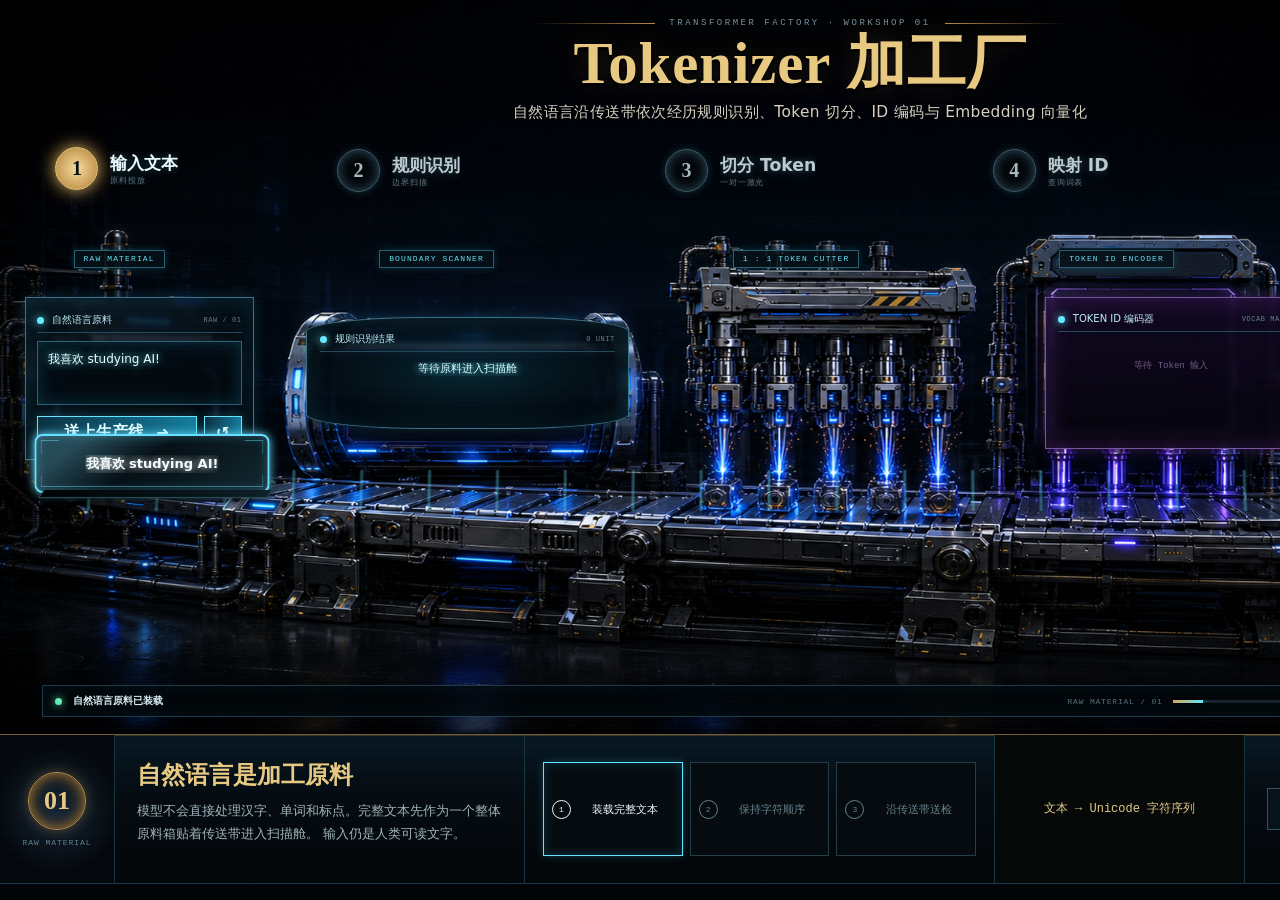
==== index.html @ 58fafb3a "Publish Tokenizer factory interactive demo" ====
<!doctype html>
<html lang="zh-CN">
<head>
  <meta charset="utf-8">
  <meta name="viewport" content="width=device-width,initial-scale=1">
  <meta name="theme-color" content="#020407">
  <title>Tokenizer 加工厂｜动态传送带教学演示</title>
  <link rel="stylesheet" href="cinematic-belt.css">
</head>
<body>
  <canvas id="particleCanvas" aria-hidden="true"></canvas>
  <div class="scanlines" aria-hidden="true"></div>

  <main class="workshop-page">
    <section class="factory-stage" id="factoryStage" data-stage="0" data-running="false" aria-label="Tokenizer 动态加工厂">
      <div class="factory-backdrop" aria-hidden="true"></div>
      <div class="factory-vignette" aria-hidden="true"></div>

      <header class="factory-title">
        <div class="title-rule"><i></i><span>TRANSFORMER FACTORY · WORKSHOP 01</span><i></i></div>
        <h1><em>Tokenizer</em> 加工厂</h1>
        <p>自然语言沿传送带依次经历规则识别、Token 切分、ID 编码与 Embedding 向量化</p>
      </header>

      <nav class="station-nav" aria-label="Tokenizer 五个加工工位">
        <button class="active" data-go="0"><b>1</b><span>输入文本<small>原料投放</small></span></button>
        <button data-go="1"><b>2</b><span>规则识别<small>边界扫描</small></span></button>
        <button data-go="2"><b>3</b><span>切分 Token<small>一对一激光</small></span></button>
        <button data-go="3"><b>4</b><span>映射 ID<small>查询词表</small></span></button>
        <button data-go="4"><b>5</b><span>送入 Embedding<small>向量化</small></span></button>
      </nav>

      <div class="machine-labels" aria-hidden="true">
        <span class="label-intake">RAW MATERIAL</span>
        <span class="label-scanner">BOUNDARY SCANNER</span>
        <span class="label-cutter">1 : 1 TOKEN CUTTER</span>
        <span class="label-encoder">TOKEN ID ENCODER</span>
        <span class="label-embedding">EMBEDDING CORE</span>
      </div>

      <aside class="material-console">
        <div class="console-heading"><i></i><span>自然语言原料</span><b>RAW / 01</b></div>
        <textarea id="sourceText" maxlength="160" aria-label="自然语言加工原料">我喜欢 studying AI!</textarea>
        <div class="console-actions">
          <button id="startProcess"><span>送上生产线</span><b>➜</b></button>
          <button id="resetProcess" title="重置加工厂">↺</button>
        </div>
        <p id="tokenPreview">预计切分：我 / 喜欢 / studying / AI / !</p>
      </aside>

      <section class="scanner-readout process-panel">
        <div class="panel-head"><i></i><span>规则识别结果</span><b id="scanCounter">0 UNIT</b></div>
        <p id="scannedText">等待原料进入扫描舱</p>
        <div class="detected-types" id="detectedTypes"></div>
        <div class="scanner-sweep" aria-hidden="true"></div>
      </section>

      <section class="encoder-readout process-panel">
        <div class="panel-head"><i></i><span>TOKEN ID 编码器</span><b>VOCAB MAP</b></div>
        <div class="encoder-rows" id="encoderRows"><p>等待 Token 输入</p></div>
      </section>

      <section class="embedding-readout process-panel">
        <div class="panel-head"><i></i><span>Embedding 向量化</span><b>DENSE VECTOR</b></div>
        <p id="embeddingInput">输入 ID：—</p>
        <div class="vector-bars" id="vectorBars"></div>
      </section>

      <div class="laser-overlay" id="laserOverlay" aria-hidden="true"></div>
      <div class="belt-energy" aria-hidden="true"><i></i><i></i><i></i></div>
      <div class="cargo-layer" id="cargoLayer" aria-live="polite"></div>

      <div class="runtime-status">
        <i></i>
        <strong id="statusText">自然语言原料已装载</strong>
        <span id="statusCode">RAW MATERIAL / 01</span>
        <div class="progress-track"><b id="progressBar"></b></div>
      </div>
    </section>

    <section class="lesson-dock" id="lessonDock">
      <div class="lesson-index"><b id="lessonNumber">01</b><span id="lessonKicker">RAW MATERIAL</span></div>
      <div class="lesson-copy">
        <h2 id="lessonTitle">自然语言是加工原料</h2>
        <p id="lessonDescription">模型不会直接处理汉字、单词和标点。第一步只是把完整文本放上生产线，文本还没有被切成 Token。</p>
      </div>
      <ol class="micro-steps" id="microSteps"></ol>
      <code id="lessonFormula">文本 → Unicode 字符序列</code>
      <div class="lesson-controls">
        <button id="prevStage" title="上一个工位">‹</button>
        <button id="autoDemo">▶ 自动演示</button>
        <button id="nextStage" title="下一个工位">›</button>
      </div>
    </section>
  </main>

  <script src="cinematic-belt.js"></script>
</body>
</html>
---- cinematic-belt.css ----
@property --edge-angle { syntax: '<angle>'; initial-value: 0deg; inherits: false; }

:root {
  --ink: #020407;
  --panel: #071017e8;
  --cyan: #6beaff;
  --cyan-dim: #24647a;
  --gold: #e8c982;
  --purple: #bc7bff;
  --green: #6df3a9;
  --red: #ff6f7c;
  --stage-width: max(100vw, 1600px);
}

* { box-sizing: border-box; }
html { min-height: 100%; background: var(--ink); scroll-behavior: smooth; }
body {
  min-width: 100%; min-height: 100%; margin: 0; overflow-x: auto;
  color: #dcecf2; background: #020407;
  font-family: Inter, "Microsoft YaHei", "PingFang SC", system-ui, sans-serif;
}
body::-webkit-scrollbar { width: 12px; height: 12px; }
body::-webkit-scrollbar-track { background: #020407; }
body::-webkit-scrollbar-thumb { border: 3px solid #020407; border-radius: 20px; background: linear-gradient(90deg, #163a49, #56dfff, #163a49); }
button, textarea { font: inherit; }
button { cursor: pointer; }

#particleCanvas { position: fixed; inset: 0; z-index: 0; width: 100%; height: 100%; pointer-events: none; }
.scanlines { position: fixed; inset: 0; z-index: 50; pointer-events: none; opacity: .28; mix-blend-mode: screen; background: repeating-linear-gradient(0deg, transparent 0 3px, #c8f5ff09 4px); }
.workshop-page { position: relative; z-index: 1; width: var(--stage-width); min-width: 1600px; }

.factory-stage {
  position: relative; width: var(--stage-width); min-width: 1600px; aspect-ratio: 2048 / 940;
  isolation: isolate; overflow: hidden; background: #020407;
}
.factory-backdrop {
  position: absolute; inset: 0; z-index: -4;
  background: url("assets/tokenizer-factory-cinematic-v1.png") center / 100% 100% no-repeat;
}
.factory-backdrop::after {
  content: ""; position: absolute; inset: 0;
  background: linear-gradient(180deg, #0103062b 0 24%, transparent 38% 73%, #0102052b 100%);
}
.factory-vignette {
  position: absolute; inset: 0; z-index: -2; pointer-events: none;
  box-shadow: inset 0 0 100px #000, inset 0 -45px 85px #0008;
  background: radial-gradient(ellipse at 50% 58%, transparent 48%, #0006 100%);
}

.factory-title { position: absolute; z-index: 20; left: 19%; right: 19%; top: 2.4%; text-align: center; }
.title-rule { display: flex; align-items: center; justify-content: center; gap: 14px; color: #78919e; font: 9px/1.2 ui-monospace, Consolas, monospace; letter-spacing: .28em; }
.title-rule i { width: 120px; height: 1px; background: linear-gradient(90deg, transparent, #b88c47); }
.title-rule i:last-child { transform: scaleX(-1); }
.factory-title h1 { margin: .7% 0 0; color: var(--gold); font: 700 clamp(54px, 4.6vw, 88px)/.98 Georgia, "Times New Roman", "Songti SC", serif; letter-spacing: .015em; text-shadow: 0 3px 2px #000, 0 0 28px #c69c4c30; }
.factory-title h1 em { font-style: normal; font-weight: 600; }
.factory-title p { margin: .9% 0 0; color: #d8d0c0; font-size: clamp(15px, 1.2vw, 24px); letter-spacing: .025em; text-shadow: 0 2px 3px #000; }

.station-nav { position: absolute; z-index: 22; left: 2.9%; right: 2.9%; top: 19.2%; display: grid; grid-template-columns: 1fr 1.2fr 1.2fr 1.05fr 1.2fr; gap: 3.4%; }
.station-nav button { min-width: 0; height: 58px; display: flex; align-items: center; gap: 12px; padding: 5px 9px; color: #b6cbd5; border: 0; background: transparent; text-align: left; filter: grayscale(.35); transition: .35s ease; }
.station-nav button b { flex: 0 0 43px; width: 43px; height: 43px; display: grid; place-items: center; border: 1px solid #3d6171; border-radius: 50%; color: #9fb9c4; background: #03070bbd; box-shadow: inset 0 0 12px #1a5368, 0 0 8px #0d83aa55; font: 600 20px Georgia, serif; }
.station-nav button span { overflow: hidden; color: inherit; font-size: clamp(16px, 1.35vw, 27px); font-weight: 800; white-space: nowrap; text-shadow: 0 0 10px #5ee4ff55; }
.station-nav button small { display: block; margin-top: 2px; color: #5b7683; font: 8px/1 ui-monospace, Consolas, monospace; letter-spacing: .11em; }
.station-nav button:hover, .station-nav button.active { color: #ecfbff; filter: none; transform: translateY(-2px); }
.station-nav button.active b { color: #071013; border-color: #e8c982; background: radial-gradient(circle, #f6dc9f, #b07d32); box-shadow: 0 0 17px #e9bb60; }
.station-nav button.done b { color: #d7faff; border-color: #5ce5ff; box-shadow: inset 0 0 13px #1185a9, 0 0 13px #49dfff8a; }

.machine-labels span { position: absolute; z-index: 7; top: 34%; padding: 4px 9px; color: #65dff4; border: 1px solid #2b5e70; background: #061018d4; box-shadow: 0 0 9px #1aa9d743; font: 8px/1 ui-monospace, Consolas, monospace; letter-spacing: .14em; }
.label-intake { left: 4.6%; }.label-scanner { left: 23.7%; }.label-cutter { left: 45.8%; }.label-encoder { left: 66.2%; }.label-embedding { left: 85.8%; }

.material-console, .process-panel { position: absolute; z-index: 9; overflow: hidden; color: #dff8ff; border: 1px solid #3b7185; background: linear-gradient(145deg, #06141dcf, #020609e8); box-shadow: inset 0 0 24px #115d7a53, 0 0 14px #44dfff28; backdrop-filter: blur(2px); }
.material-console { left: 1.55%; top: 40.4%; width: 14.3%; height: 22.3%; padding: 11px; }
.console-heading, .panel-head { height: 24px; display: grid; grid-template-columns: 8px 1fr auto; align-items: center; gap: 7px; border-bottom: 1px solid #234a5a; color: #bdeefa; font-size: 10px; }
.console-heading i, .panel-head i { width: 7px; height: 7px; border-radius: 50%; background: #67ebff; box-shadow: 0 0 9px #67ebff; }
.console-heading b, .panel-head b { color: #63808e; font: 7px ui-monospace, Consolas, monospace; letter-spacing: .08em; }
.material-console textarea { width: 100%; height: 46%; margin-top: 8px; resize: none; outline: 0; padding: 9px 10px; color: #effdff; border: 1px solid #296178; background: #020a0fbd; box-shadow: inset 0 0 16px #0e58757d; font-size: clamp(12px, .9vw, 17px); line-height: 1.45; text-shadow: 0 0 8px #62e5ff; }
.console-actions { display: grid; grid-template-columns: 1fr 38px; gap: 7px; margin-top: 7px; }
.console-actions button { height: 33px; color: #ecfdff; border: 1px solid #63e5ff; background: linear-gradient(90deg, #0b3041, #147d9d); box-shadow: 0 0 10px #48dfff45; font-weight: 800; }
.console-actions button:first-child { display: flex; align-items: center; justify-content: center; gap: 12px; }
.console-actions button:disabled { cursor: wait; opacity: .72; }
.material-console p { margin: 7px 0 0; overflow: hidden; color: #7195a2; font: 7px/1.25 ui-monospace, Consolas, monospace; white-space: nowrap; text-overflow: ellipsis; }

.scanner-readout { left: 19.1%; top: 43.1%; width: 20.2%; height: 15.3%; padding: 10px 13px; border-radius: 38% / 13%; background: radial-gradient(ellipse, #092d3bc9, #02070be8 73%); }
.scanner-readout > p { position: relative; z-index: 2; margin: 10px 4px 7px; overflow: hidden; color: #dcfbff; font-size: clamp(10px, .83vw, 16px); text-align: center; white-space: nowrap; text-overflow: ellipsis; text-shadow: 0 0 9px #5ee7ff; }
.recognized-segment { position: relative; display: inline-block; margin: 0 1px; padding: 0 2px 2px; color: var(--segment-color, #dffbff); font-weight: 900; text-shadow: 0 0 7px currentColor, 0 0 13px currentColor; }
.recognized-segment::after { content: ""; position: absolute; left: 1px; right: 1px; bottom: 0; height: 1px; background: currentColor; box-shadow: 0 0 5px currentColor; opacity: .85; }
.recognized-segment.blue { --segment-color: #63dfff; }.recognized-segment.purple { --segment-color: #c57cff; }.recognized-segment.green { --segment-color: #6df3a6; }.recognized-segment.gold { --segment-color: #efc76d; }.recognized-segment.red { --segment-color: #ff6d78; }.recognized-segment.cyan { --segment-color: #66edf2; }.recognized-segment.violet { --segment-color: #9f87ff; }.recognized-segment.emerald { --segment-color: #62e8bd; }.recognized-segment.amber { --segment-color: #f2aa58; }.recognized-segment.rose { --segment-color: #ff7fb5; }.recognized-segment.azure { --segment-color: #62b2ff; }.recognized-segment.lime { --segment-color: #a9eb60; }
.detected-types { position: relative; z-index: 2; display: flex; justify-content: center; flex-wrap: wrap; gap: 5px; max-height: 53px; overflow: hidden; }
.detected-types span { display: flex; gap: 5px; align-items: center; padding: 3px 6px; color: var(--cyan); border: 1px solid currentColor; border-radius: 3px; background: #061119e8; box-shadow: 0 0 7px currentColor; font-size: 8px; animation: typeReveal .35s both; }
.detected-types span i { opacity: .65; font-style: normal; font-size: 7px; }
.scanner-sweep { position: absolute; z-index: 1; top: 0; bottom: 0; left: -25%; width: 18%; opacity: 0; transform: skewX(-9deg); background: linear-gradient(90deg, transparent, #c6fbffff, transparent); filter: blur(1px); }
.factory-stage.scanning .scanner-sweep { opacity: .9; animation: scannerSweep 1.3s ease-in-out 2; }

.encoder-readout { left: 65.3%; top: 40.4%; width: 15.8%; height: 20.7%; padding: 10px 12px; border-color: #78529a; background: linear-gradient(180deg, #120822dc, #05030ae8); box-shadow: inset 0 0 25px #6b329765, 0 0 15px #9d58d34a; }
.encoder-rows { display: grid; gap: 3px; margin-top: 7px; max-height: calc(100% - 28px); overflow: hidden; }
.encoder-rows > p { margin: 20px 0; color: #745c87; text-align: center; font: 9px ui-monospace, Consolas, monospace; }
.id-row { display: grid; grid-template-columns: minmax(0,1fr) 15px 42px; align-items: center; gap: 2px; min-height: 19px; padding: 2px 5px; color: var(--cyan); border: 1px solid color-mix(in srgb, currentColor 45%, #351f4a); background: #0a0611c4; box-shadow: inset 0 0 7px color-mix(in srgb, currentColor 16%, transparent); animation: rowReveal .35s both; }
.id-row b { overflow: hidden; color: #f3eaff; font-size: 8px; white-space: nowrap; text-overflow: ellipsis; }.id-row i { color: #8feaff; font-style: normal; text-align: center; }.id-row span { color: #eadcff; font: 8px ui-monospace, Consolas, monospace; text-align: right; }

.embedding-readout { left: 84.2%; top: 47%; width: 13%; height: 15%; padding: 9px 10px; border-color: #347896; border-radius: 14px 14px 38% 38% / 10px 10px 12% 12%; background: radial-gradient(circle at 50% 30%, #12379bd1, #05101bda 64%, #02070be8); }
.embedding-readout > p { margin: 8px 0 5px; overflow: hidden; color: #dffbff; font: 7px/1.35 ui-monospace, Consolas, monospace; text-align: center; white-space: nowrap; text-overflow: ellipsis; }
.vector-bars { height: 47px; display: flex; align-items: flex-end; justify-content: center; gap: 3px; opacity: .25; }
.vector-bars i { width: 4px; height: var(--h); background: linear-gradient(#f4ffff, #50e4ff 40%, #7057ff); box-shadow: 0 0 6px #51e2ff; animation: vectorPulse .75s ease-in-out infinite alternate; animation-delay: calc(var(--i) * 35ms); }
.factory-stage.embedding-active .embedding-readout { animation: chamberPulse .75s ease-in-out infinite alternate; }
.factory-stage.embedding-active .vector-bars { opacity: 1; }

.belt-energy { position: absolute; z-index: 3; left: 3.5%; right: 5%; top: 63.6%; height: 7.8%; overflow: hidden; pointer-events: none; transform: perspective(900px) rotateX(4deg); }
.belt-energy::before { content: ""; position: absolute; inset: 6% 0 24%; opacity: .32; background: repeating-linear-gradient(90deg, transparent 0 31px, #61e8ff 32px 34px, transparent 35px 68px); background-size: 68px 100%; animation: beltDeck .55s linear infinite; }
.belt-energy i { position: absolute; top: 12%; width: 90px; height: 3px; opacity: 0; background: linear-gradient(90deg, transparent, #e8fdff, #5ee8ff, transparent); filter: drop-shadow(0 0 5px #4bdfff); }
.factory-stage.belt-running .belt-energy i { opacity: .65; animation: beltEnergy 1.65s linear infinite; }
.belt-energy i:nth-child(2) { animation-delay: -.55s !important; }.belt-energy i:nth-child(3) { animation-delay: -1.1s !important; }

.cargo-layer { position: absolute; inset: 0; z-index: 14; pointer-events: none; }
.cargo {
  --cargo-color: var(--cyan); position: absolute; left: 0; top: 0; width: var(--cargo-width, 78px); height: var(--cargo-height, 49px);
  display: grid; place-items: center; transform: translate(-50%, -100%); transform-origin: 50% 100%;
  color: var(--cargo-color); border: 2px solid currentColor; border-radius: 7px;
  background: linear-gradient(145deg, color-mix(in srgb, currentColor 24%, #111b22) 0 17%, #061016 47%, color-mix(in srgb, currentColor 16%, #020508));
  box-shadow: 0 0 10px currentColor, inset 0 0 11px color-mix(in srgb, currentColor 30%, transparent), 5px 7px 5px #000a;
  will-change: left, top, opacity, transform;
}
.cargo::before { content: ""; position: absolute; inset: 4px; border: 1px solid color-mix(in srgb, currentColor 58%, transparent); clip-path: polygon(0 0, 18px 0, 22px 3px, calc(100% - 22px) 3px, calc(100% - 18px) 0, 100% 0, 100% 13px, calc(100% - 4px) 17px, calc(100% - 4px) calc(100% - 15px), 100% calc(100% - 11px), 100% 100%, 0 100%, 0 calc(100% - 11px), 4px calc(100% - 15px), 4px 17px, 0 13px); opacity: .75; }
.cargo::after { content: ""; position: absolute; left: 7px; right: -5px; bottom: -7px; height: 7px; border: 1px solid color-mix(in srgb, currentColor 40%, #10191e); border-top: 0; transform: skewX(-35deg); transform-origin: top; background: linear-gradient(90deg, #020407, color-mix(in srgb, currentColor 14%, #071017)); filter: brightness(.7); }
.cargo b { position: relative; z-index: 2; max-width: calc(100% - 15px); overflow: hidden; color: #f7feff; font-size: clamp(11px, .85vw, 17px); white-space: nowrap; text-overflow: ellipsis; text-shadow: 0 0 8px currentColor; }
.cargo.raw { --cargo-width: 235px; --cargo-height: 59px; border-radius: 8px; }
.cargo.raw b { font-size: clamp(13px, 1vw, 20px); }
.cargo.raw.recognized-raw { border-color: #8ceeff; box-shadow: 0 0 11px #68e7ff, 0 0 24px #9a68ff55, inset 0 0 13px #45dfff48, 5px 7px 5px #000a; }
.cargo.raw b.recognized-material { display: block; max-width: calc(100% - 17px); overflow: hidden; color: #dffaff; font-size: clamp(12px, .9vw, 18px); white-space: pre; text-overflow: ellipsis; }
.cargo.raw .recognized-segment { margin: 0; padding-inline: 1px; }
.cargo.id { --cargo-width: 61px; --cargo-height: 43px; border-color: #b77aff; background: linear-gradient(145deg, #3b2058, #0d0715); box-shadow: 0 0 11px #a662ff, inset 0 0 10px #9d56ff55, 5px 7px 5px #000a; }
.cargo.riding { animation: cargoRide .34s ease-in-out infinite alternate; }
.cargo.processing { animation: cargoProcess .3s ease-in-out infinite alternate; filter: brightness(1.35); }
.cargo.flip { animation: cargoFlip .46s ease-in-out; }

.cargo.blue { --cargo-color: #69dfff; }.cargo.purple { --cargo-color: #bd7cff; }.cargo.green { --cargo-color: #6bf1a3; }.cargo.gold { --cargo-color: #e8bf63; }.cargo.red { --cargo-color: #ff6c76; }.cargo.cyan { --cargo-color: #6deef5; }.cargo.violet { --cargo-color: #947dff; }.cargo.emerald { --cargo-color: #61e6bd; }.cargo.amber { --cargo-color: #f0a957; }.cargo.rose { --cargo-color: #ff7db3; }.cargo.azure { --cargo-color: #5fafff; }.cargo.lime { --cargo-color: #a7e95c; }

.laser-overlay { position: absolute; z-index: 13; left: 43.2%; top: 45.5%; width: 17.2%; height: 22%; pointer-events: none; opacity: 0; }
.laser-overlay i { position: absolute; top: var(--laser-top, 0); width: 2px; height: var(--laser-height, 100%); color: var(--cyan); transform: translateX(-50%); background: linear-gradient(transparent, #f4ffff 17%, currentColor 56%, transparent 100%); box-shadow: 0 0 8px currentColor, 0 0 18px currentColor; animation: laserFlicker .18s linear infinite alternate; }
.laser-overlay i::after { content: ""; position: absolute; left: 50%; bottom: 2%; width: 29px; height: 19px; transform: translateX(-50%); background: radial-gradient(circle, #fff 0 1px, currentColor 2px, transparent 3px); background-size: 9px 7px; animation: sparkDance .17s steps(2) infinite; }
.factory-stage.laser-active .laser-overlay { opacity: .95; }

.runtime-status { position: absolute; z-index: 21; left: 2.6%; right: 2.6%; bottom: 2.3%; height: 32px; display: grid; grid-template-columns: 8px minmax(180px,1fr) auto 25%; align-items: center; gap: 10px; padding: 0 12px; color: #a7c6d2; border: 1px solid #1e3947; background: #03070be0; box-shadow: inset 0 0 15px #0b496228; font-size: 10px; }
.runtime-status > i { width: 7px; height: 7px; border-radius: 50%; background: #62ecb2; box-shadow: 0 0 9px #62ecb2; animation: statusBlink 1s infinite; }
.runtime-status strong { overflow: hidden; color: #d8edf3; white-space: nowrap; text-overflow: ellipsis; }.runtime-status span { color: #53717e; font: 8px ui-monospace, Consolas, monospace; letter-spacing: .1em; }
.progress-track { height: 3px; overflow: hidden; background: #12232c; }.progress-track b { display: block; width: 8%; height: 100%; background: linear-gradient(90deg, #d5a752, #64e8ff); box-shadow: 0 0 8px #5ce4ff; transition: width .45s ease; }

.lesson-dock { position: relative; z-index: 8; width: var(--stage-width); min-width: 1600px; min-height: 150px; display: grid; grid-template-columns: 135px minmax(360px, 1.2fr) minmax(430px, 1.5fr) 260px 245px; align-items: stretch; gap: 0; color: #d9e8ed; border-top: 1px solid #775d32; border-bottom: 1px solid #183847; background: linear-gradient(180deg, #071017, #020508); box-shadow: inset 0 1px #d0a75e34, inset 0 24px 44px #081925; }
.lesson-dock > * { min-width: 0; padding: 24px 22px; border-right: 1px solid #193441; }
.lesson-index { display: grid; place-items: center; align-content: center; background: radial-gradient(circle, #152536, #04080c 68%); }
.lesson-index b { width: 58px; height: 58px; display: grid; place-items: center; color: var(--gold); border: 1px solid #b68d4f; border-radius: 50%; box-shadow: inset 0 0 15px #b98534, 0 0 13px #d2a34e54; font: 600 26px Georgia, serif; }.lesson-index span { margin-top: 8px; color: #62808d; font: 8px ui-monospace, Consolas, monospace; letter-spacing: .12em; }
.lesson-copy h2 { margin: 0 0 9px; color: var(--gold); font: 700 24px Georgia, "Songti SC", serif; }.lesson-copy p { margin: 0; color: #9fb3bb; font-size: 13px; line-height: 1.75; }
.micro-steps { display: grid; grid-template-columns: repeat(3,1fr); gap: 7px; margin: 0; padding: 27px 18px !important; list-style: none; counter-reset: step; }
.micro-steps li { position: relative; display: grid; place-items: center; padding: 10px 7px 10px 32px; color: #66818c; border: 1px solid #233d49; background: #050b0f; font-size: 11px; text-align: center; }.micro-steps li::before { counter-increment: step; content: counter(step); position: absolute; left: 8px; width: 17px; height: 17px; display: grid; place-items: center; border: 1px solid currentColor; border-radius: 50%; font: 8px ui-monospace, Consolas, monospace; }.micro-steps li.done { color: #69dba5; border-color: #245f4b; }.micro-steps li.active { color: #eafcff; border-color: #63e7ff; box-shadow: inset 0 0 11px #1a7d9e55, 0 0 8px #44dfff38; }
.lesson-dock code { display: grid; place-items: center; color: #e2c88c; background: #050807; font: 12px/1.55 ui-monospace, Consolas, monospace; text-align: center; white-space: normal; }
.lesson-controls { display: grid; grid-template-columns: 42px 1fr 42px; align-content: center; gap: 7px; }.lesson-controls button { height: 42px; color: #b8d4df; border: 1px solid #2b5364; background: #07131a; font-weight: 800; }.lesson-controls #autoDemo { color: #061015; border-color: #d4af6c; background: linear-gradient(135deg, #f0d292, #a87933); }

@keyframes scannerSweep { 0% { left: -25%; } 100% { left: 110%; } }
@keyframes typeReveal { from { opacity: 0; transform: translateY(7px) scale(.85); } }
@keyframes rowReveal { from { opacity: 0; transform: translateX(-12px); } }
@keyframes vectorPulse { to { height: calc(var(--h) * .45); filter: brightness(1.5); } }
@keyframes chamberPulse { to { filter: brightness(1.32); box-shadow: inset 0 0 34px #3a54e7a3, 0 0 28px #4de4ff90; } }
@keyframes beltDeck { to { background-position-x: 68px; } }
@keyframes beltEnergy { from { left: -90px; } to { left: 100%; } }
@keyframes cargoRide { to { margin-top: -3px; transform: translate(-50%, -100%) rotate(-.5deg); } }
@keyframes cargoProcess { to { transform: translate(-50%, -100%) scale(1.06); } }
@keyframes cargoFlip { 50% { transform: translate(-50%, -100%) rotateY(90deg) scale(1.08); } }
@keyframes laserFlicker { to { opacity: .72; filter: brightness(1.65); } }
@keyframes sparkDance { to { background-position: 5px 4px; transform: translateX(-50%) scale(1.22); } }
@keyframes statusBlink { 50% { opacity: .42; } }

@media (max-width: 1700px) {
  :root { --stage-width: 1600px; }
  .lesson-dock { grid-template-columns: 115px 410px 470px 250px 235px; }
}

@media (prefers-reduced-motion: reduce) {
  *, *::before, *::after { animation-duration: .001ms !important; animation-iteration-count: 1 !important; scroll-behavior: auto !important; }
}
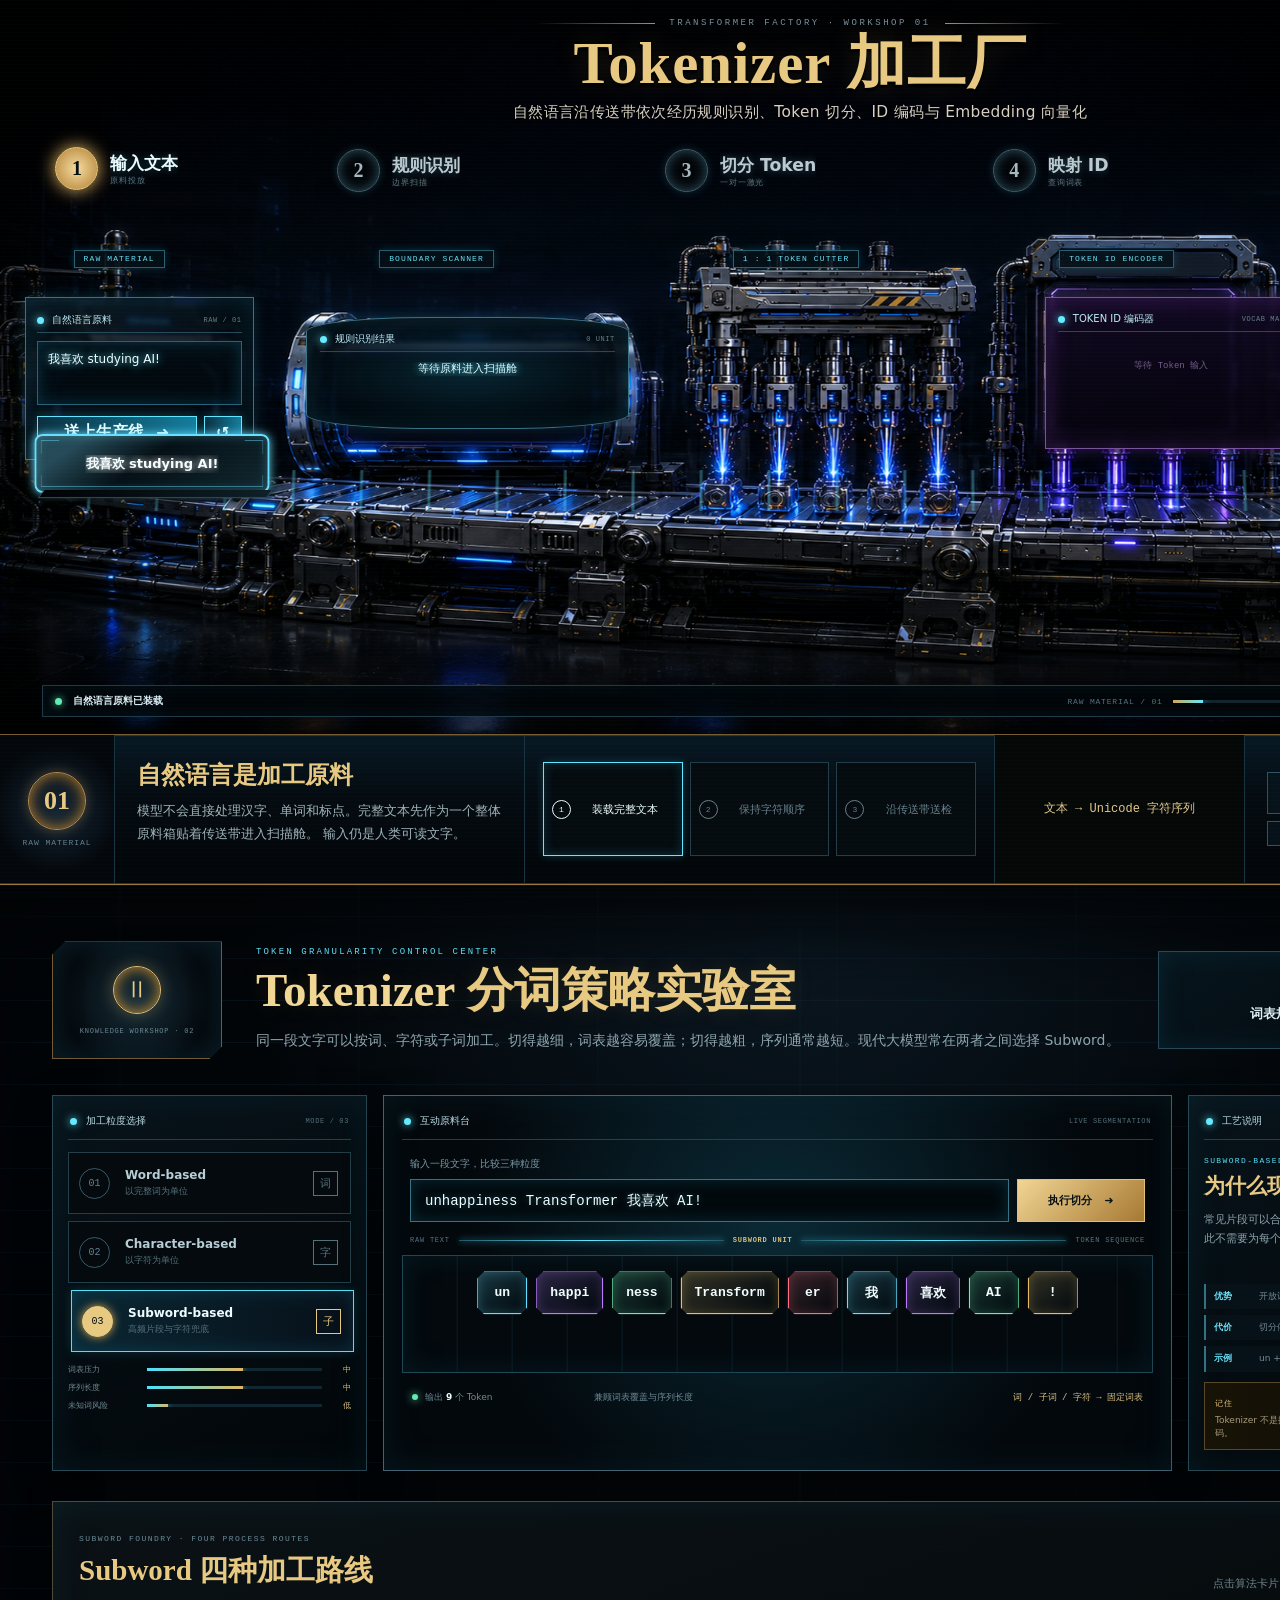
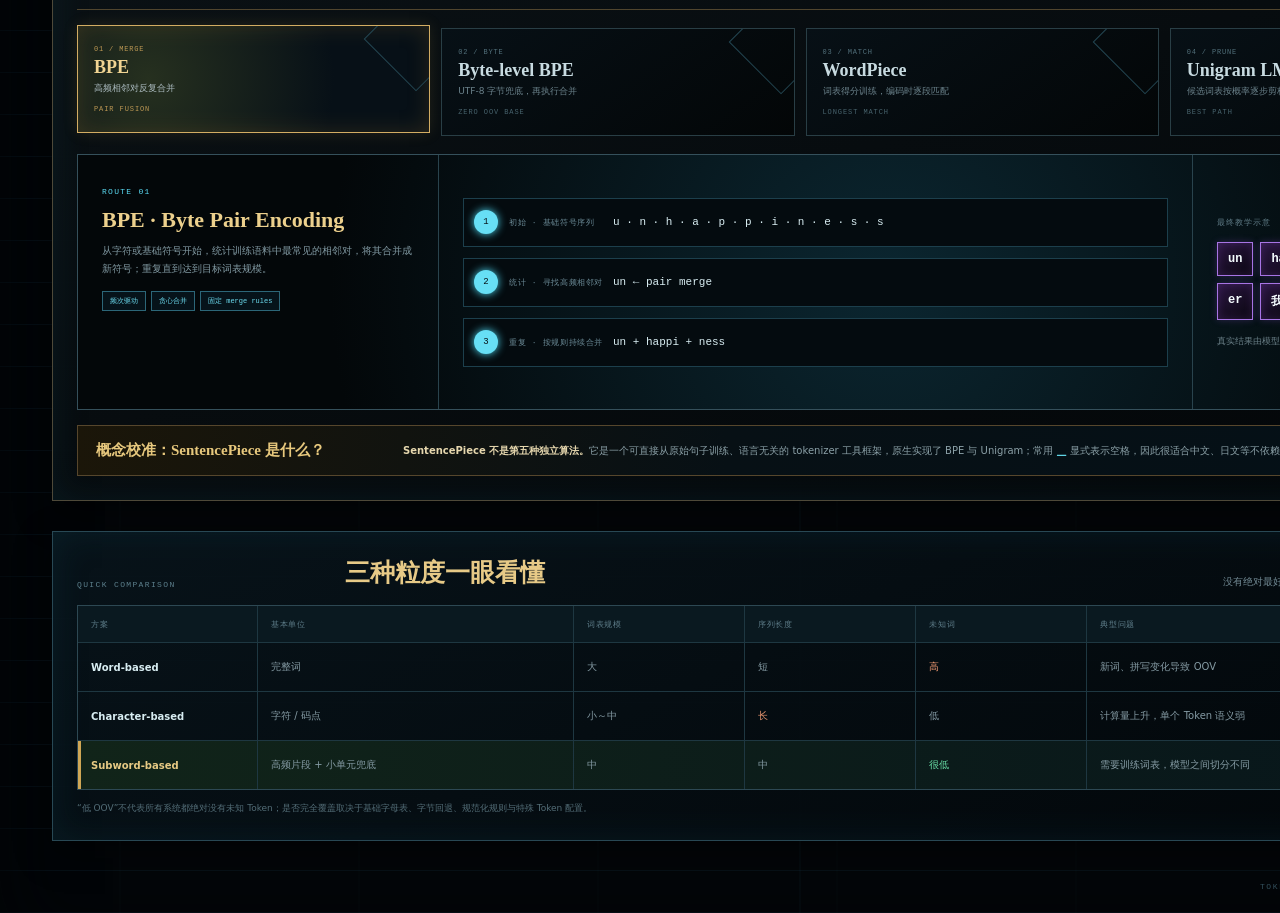
==== commit 732afdbb: "Add interactive tokenizer strategy learning lab" ====
--- a/index.html
+++ b/index.html
@@ -4,6 +4,7 @@
   <meta charset="utf-8">
   <meta name="viewport" content="width=device-width,initial-scale=1">
   <meta name="theme-color" content="#020407">
+  <meta name="description" content="用暗黑机械加工厂动态展示 Tokenizer 完整流程，并互动比较 Word、Character、Subword 与四种子词算法。">
   <title>Tokenizer 加工厂｜动态传送带教学演示</title>
   <link rel="stylesheet" href="cinematic-belt.css">
 </head>
@@ -90,7 +91,126 @@
         <button id="prevStage" title="上一个工位">‹</button>
         <button id="autoDemo">▶ 自动演示</button>
         <button id="nextStage" title="下一个工位">›</button>
-      </div>
+        <a class="lesson-deep-link" href="#tokenizerLab">深入分词策略 ↓</a>
+      </div>
+    </section>
+
+    <section class="tokenizer-lab" id="tokenizerLab" aria-labelledby="labTitle">
+      <header class="lab-hero">
+        <div class="lab-badge"><i></i><span>KNOWLEDGE WORKSHOP · 02</span></div>
+        <div>
+          <p class="lab-eyebrow">TOKEN GRANULARITY CONTROL CENTER</p>
+          <h2 id="labTitle"><em>Tokenizer</em> 分词策略实验室</h2>
+          <p>同一段文字可以按词、字符或子词加工。切得越细，词表越容易覆盖；切得越粗，序列通常越短。现代大模型常在两者之间选择 Subword。</p>
+        </div>
+        <div class="lab-principle">
+          <b>核心权衡</b>
+          <span>词表规模</span><i>↔</i><span>序列长度</span><i>↔</i><span>未知词</span>
+        </div>
+      </header>
+
+      <div class="granularity-deck">
+        <aside class="granularity-switcher" aria-label="三类 Tokenizer 粒度">
+          <div class="deck-head"><i></i><span>加工粒度选择</span><b>MODE / 03</b></div>
+          <div class="mode-tabs" role="tablist" aria-label="Tokenizer 粒度模式">
+            <button class="mode-tab" role="tab" aria-selected="false" data-mode="word">
+              <b>01</b><span><strong>Word-based</strong><small>以完整词为单位</small></span><i>词</i>
+            </button>
+            <button class="mode-tab" role="tab" aria-selected="false" data-mode="character">
+              <b>02</b><span><strong>Character-based</strong><small>以字符为单位</small></span><i>字</i>
+            </button>
+            <button class="mode-tab active" role="tab" aria-selected="true" data-mode="subword">
+              <b>03</b><span><strong>Subword-based</strong><small>高频片段与字符兜底</small></span><i>子</i>
+            </button>
+          </div>
+          <div class="mode-gauges" aria-label="当前模式特征">
+            <label><span>词表压力</span><b><i id="vocabGauge"></i></b><em id="vocabValue">中</em></label>
+            <label><span>序列长度</span><b><i id="sequenceGauge"></i></b><em id="sequenceValue">中</em></label>
+            <label><span>未知词风险</span><b><i id="unknownGauge"></i></b><em id="unknownValue">低</em></label>
+          </div>
+        </aside>
+
+        <section class="segmentation-console" aria-label="互动切分控制台">
+          <div class="deck-head"><i></i><span>互动原料台</span><b>LIVE SEGMENTATION</b></div>
+          <div class="lab-input-row">
+            <label for="labText">输入一段文字，比较三种粒度</label>
+            <div><input id="labText" maxlength="96" value="unhappiness Transformer 我喜欢 AI!" spellcheck="false"><button id="runLab">执行切分 <span>➜</span></button></div>
+          </div>
+          <div class="console-route" aria-hidden="true"><span>RAW TEXT</span><i></i><b id="routeMode">SUBWORD UNIT</b><i></i><span>TOKEN SEQUENCE</span></div>
+          <div class="lab-output" id="labOutput" aria-live="polite"></div>
+          <footer class="output-summary">
+            <span><i></i>输出 <b id="labTokenCount">0</b> 个 Token</span>
+            <span id="labModeSummary">兼顾词表覆盖与序列长度</span>
+            <code id="labFormula">词 / 子词 / 字符 → 固定词表</code>
+          </footer>
+        </section>
+
+        <aside class="concept-terminal" aria-live="polite">
+          <div class="deck-head"><i></i><span>工艺说明</span><b>WHY / TRADE-OFF</b></div>
+          <p class="concept-kicker" id="conceptKicker">SUBWORD-BASED</p>
+          <h3 id="conceptTitle">为什么现代 LLM 常用子词？</h3>
+          <p id="conceptDescription">常见片段可以合并成较长 Token，罕见词又能退回到更小单元，因此不需要为每个完整词都准备词表项。</p>
+          <ul id="conceptPoints">
+            <li><b>优势</b><span>开放词表、长度适中、可复用词根词缀</span></li>
+            <li><b>代价</b><span>切分依赖训练语料与具体词表</span></li>
+            <li><b>示例</b><span>un + happi + ness</span></li>
+          </ul>
+          <div class="takeaway"><b>记住</b><p id="conceptTakeaway">Tokenizer 不是按语义“理解”后切词，而是依据已经训练好的词表与规则编码。</p></div>
+        </aside>
+      </div>
+
+      <section class="subword-foundry" aria-labelledby="subwordTitle">
+        <header class="foundry-title">
+          <div><span>SUBWORD FOUNDRY · FOUR PROCESS ROUTES</span><h3 id="subwordTitle">Subword 四种加工路线</h3></div>
+          <p>点击算法卡片，观察同一个词如何经历合并、匹配或概率剪枝。</p>
+        </header>
+
+        <div class="algorithm-selector" role="tablist" aria-label="四种子词算法">
+          <button class="algorithm-card active" role="tab" aria-selected="true" data-algorithm="bpe">
+            <span>01 / MERGE</span><b>BPE</b><small>高频相邻对反复合并</small><i>PAIR FUSION</i>
+          </button>
+          <button class="algorithm-card" role="tab" aria-selected="false" data-algorithm="bytebpe">
+            <span>02 / BYTE</span><b>Byte-level BPE</b><small>UTF-8 字节兜底，再执行合并</small><i>ZERO OOV BASE</i>
+          </button>
+          <button class="algorithm-card" role="tab" aria-selected="false" data-algorithm="wordpiece">
+            <span>03 / MATCH</span><b>WordPiece</b><small>词表得分训练，编码时逐段匹配</small><i>LONGEST MATCH</i>
+          </button>
+          <button class="algorithm-card" role="tab" aria-selected="false" data-algorithm="unigram">
+            <span>04 / PRUNE</span><b>Unigram LM</b><small>候选词表按概率逐步剪枝</small><i>BEST PATH</i>
+          </button>
+        </div>
+
+        <div class="algorithm-workbench">
+          <div class="algorithm-identity">
+            <span id="algorithmSerial">ROUTE 01</span>
+            <h4 id="algorithmName">BPE · Byte Pair Encoding</h4>
+            <p id="algorithmDefinition">从字符或基础符号开始，统计训练语料中最常见的相邻对，将其合并成新符号；重复直到达到目标词表规模。</p>
+            <div class="algorithm-tags" id="algorithmTags"></div>
+          </div>
+          <div class="algorithm-timeline" id="algorithmTimeline" aria-live="polite"></div>
+          <div class="algorithm-result">
+            <span>最终教学示意</span>
+            <div id="algorithmResult"></div>
+            <p id="algorithmCaution">真实结果由模型自己的 merge rules 与词表决定。</p>
+          </div>
+        </div>
+
+        <div class="sentencepiece-note">
+          <b>概念校准：SentencePiece 是什么？</b>
+          <p><strong>SentencePiece 不是第五种独立算法。</strong>它是一个可直接从原始句子训练、语言无关的 tokenizer 工具框架，原生实现了 BPE 与 Unigram；常用 <code>▁</code> 显式表示空格，因此很适合中文、日文等不依赖空格分词的场景。</p>
+        </div>
+      </section>
+
+      <section class="strategy-matrix" aria-labelledby="matrixTitle">
+        <header><span>QUICK COMPARISON</span><h3 id="matrixTitle">三种粒度一眼看懂</h3><p>没有绝对最好的切法，只有与语料、语言和模型目标更匹配的方案。</p></header>
+        <div class="matrix-grid" role="table" aria-label="Tokenizer 粒度对比">
+          <div class="matrix-row matrix-head" role="row"><b>方案</b><b>基本单位</b><b>词表规模</b><b>序列长度</b><b>未知词</b><b>典型问题</b></div>
+          <div class="matrix-row" role="row"><strong>Word-based</strong><span>完整词</span><span>大</span><span>短</span><span class="warn">高</span><span>新词、拼写变化导致 OOV</span></div>
+          <div class="matrix-row" role="row"><strong>Character-based</strong><span>字符 / 码点</span><span>小～中</span><span class="warn">长</span><span>低</span><span>计算量上升，单个 Token 语义弱</span></div>
+          <div class="matrix-row featured" role="row"><strong>Subword-based</strong><span>高频片段 + 小单元兜底</span><span>中</span><span>中</span><span class="good">很低</span><span>需要训练词表，模型之间切分不同</span></div>
+        </div>
+        <p class="matrix-footnote">“低 OOV”不代表所有系统都绝对没有未知 Token；是否完全覆盖取决于基础字母表、字节回退、规范化规则与特殊 Token 配置。</p>
+      </section>
     </section>
   </main>
 
--- a/cinematic-belt.css
+++ b/cinematic-belt.css
@@ -152,6 +152,78 @@
 .micro-steps li { position: relative; display: grid; place-items: center; padding: 10px 7px 10px 32px; color: #66818c; border: 1px solid #233d49; background: #050b0f; font-size: 11px; text-align: center; }.micro-steps li::before { counter-increment: step; content: counter(step); position: absolute; left: 8px; width: 17px; height: 17px; display: grid; place-items: center; border: 1px solid currentColor; border-radius: 50%; font: 8px ui-monospace, Consolas, monospace; }.micro-steps li.done { color: #69dba5; border-color: #245f4b; }.micro-steps li.active { color: #eafcff; border-color: #63e7ff; box-shadow: inset 0 0 11px #1a7d9e55, 0 0 8px #44dfff38; }
 .lesson-dock code { display: grid; place-items: center; color: #e2c88c; background: #050807; font: 12px/1.55 ui-monospace, Consolas, monospace; text-align: center; white-space: normal; }
 .lesson-controls { display: grid; grid-template-columns: 42px 1fr 42px; align-content: center; gap: 7px; }.lesson-controls button { height: 42px; color: #b8d4df; border: 1px solid #2b5364; background: #07131a; font-weight: 800; }.lesson-controls #autoDemo { color: #061015; border-color: #d4af6c; background: linear-gradient(135deg, #f0d292, #a87933); }
+.lesson-deep-link { grid-column: 1 / -1; display: grid; place-items: center; height: 25px; color: #73dff3; border: 1px solid #24586b; background: #061119; font: 8px/1 ui-monospace, Consolas, monospace; letter-spacing: .12em; text-decoration: none; }
+.lesson-deep-link:hover { color: #fff; border-color: #65e8ff; box-shadow: 0 0 10px #44dfff42; }
+
+.tokenizer-lab {
+  position: relative; width: var(--stage-width); min-width: 1600px; padding: 56px 52px 72px; overflow: hidden;
+  color: #dbeaf0; border-top: 1px solid #9c763c; background:
+    radial-gradient(circle at 50% 0, #19354a66, transparent 31%),
+    linear-gradient(90deg, transparent 49.92%, #3fc7ed0b 50%, transparent 50.08%),
+    repeating-linear-gradient(0deg, #061017 0 1px, #020508 1px 42px);
+  box-shadow: inset 0 40px 80px #020406, inset 0 1px #ebc77f55;
+}
+.tokenizer-lab::before { content: ""; position: absolute; inset: 0; pointer-events: none; opacity: .18; background: repeating-linear-gradient(90deg, transparent 0 119px, #4ddcf61b 120px, transparent 121px 239px); }
+.tokenizer-lab::after { content: "TOKENIZER KNOWLEDGE SYSTEM / FACTORY FLOOR 02"; position: absolute; right: 52px; bottom: 22px; color: #33505d; font: 8px ui-monospace, Consolas, monospace; letter-spacing: .2em; }
+
+.lab-hero { position: relative; z-index: 1; display: grid; grid-template-columns: 170px minmax(600px, 1fr) 390px; align-items: center; gap: 34px; max-width: 1940px; margin: 0 auto 36px; }
+.lab-badge { height: 118px; display: grid; place-items: center; align-content: center; gap: 13px; border: 1px solid #745a31; clip-path: polygon(13px 0, 100% 0, 100% calc(100% - 13px), calc(100% - 13px) 100%, 0 100%, 0 13px); background: radial-gradient(circle, #162d3a, #04090d 70%); box-shadow: inset 0 0 30px #16485f5c; }
+.lab-badge i { width: 48px; height: 48px; border: 1px solid #e1bd74; border-radius: 50%; box-shadow: inset 0 0 15px #c39139, 0 0 16px #d6a44f55; }
+.lab-badge i::before { content: "Ⅱ"; display: grid; place-items: center; height: 100%; color: var(--gold); font: 22px Georgia, serif; }
+.lab-badge span { color: #6b8793; font: 7px ui-monospace, Consolas, monospace; letter-spacing: .11em; text-align: center; }
+.lab-eyebrow { margin: 0 0 9px; color: #5edcf4; font: 9px ui-monospace, Consolas, monospace; letter-spacing: .24em; }
+.lab-hero h2 { margin: 0; color: var(--gold); font: 700 47px/1.04 Georgia, "Songti SC", serif; text-shadow: 0 0 22px #c89d4c22; }
+.lab-hero h2 em { color: #f0d796; font-style: normal; font-weight: 600; }
+.lab-hero > div:nth-child(2) > p:last-child { max-width: 970px; margin: 13px 0 0; color: #8fa6af; font-size: 14px; line-height: 1.8; }
+.lab-principle { min-height: 98px; display: grid; grid-template-columns: repeat(5, auto); align-content: center; align-items: center; justify-content: center; gap: 9px; padding: 18px; border: 1px solid #274956; background: linear-gradient(145deg, #07151d, #020609); box-shadow: inset 0 0 25px #0f49604d; }
+.lab-principle b { grid-column: 1 / -1; margin-bottom: 7px; color: #6a8995; font: 8px ui-monospace, Consolas, monospace; letter-spacing: .16em; text-align: center; }
+.lab-principle span { color: #dceef3; font-size: 13px; font-weight: 800; }.lab-principle i { color: var(--gold); font-style: normal; }
+
+.granularity-deck { position: relative; z-index: 1; display: grid; grid-template-columns: 315px minmax(700px, 1fr) 360px; gap: 16px; max-width: 1940px; margin: 0 auto 30px; }
+.granularity-switcher, .segmentation-console, .concept-terminal, .subword-foundry, .strategy-matrix { border: 1px solid #284854; background: linear-gradient(155deg, #08141be8, #020609f2); box-shadow: inset 0 0 34px #0e405342, 0 12px 34px #0007; }
+.granularity-switcher, .concept-terminal { min-height: 376px; padding: 15px; }
+.segmentation-console { min-height: 376px; padding: 15px 18px; border-color: #406473; background: radial-gradient(circle at 50% 35%, #0a2935, #03080c 68%); }
+.deck-head { height: 29px; display: grid; grid-template-columns: 8px 1fr auto; align-items: center; gap: 8px; padding: 0 2px 8px; color: #badce6; border-bottom: 1px solid #24404c; font-size: 10px; }
+.deck-head > i { width: 7px; height: 7px; border-radius: 50%; background: #66eaff; box-shadow: 0 0 9px #66eaff; }.deck-head > b { color: #536e79; font: 7px ui-monospace, Consolas, monospace; letter-spacing: .09em; }
+.mode-tabs { display: grid; gap: 7px; margin-top: 12px; }
+.mode-tab { height: 62px; display: grid; grid-template-columns: 38px 1fr 27px; align-items: center; gap: 8px; padding: 7px 10px; color: #75909a; border: 1px solid #213e49; background: #040a0e; text-align: left; transition: .25s ease; }
+.mode-tab > b { width: 31px; height: 31px; display: grid; place-items: center; color: #63818d; border: 1px solid #365a68; border-radius: 50%; font: 10px ui-monospace, Consolas, monospace; }.mode-tab strong { display: block; color: #b7ced6; font-size: 12px; }.mode-tab small { display: block; margin-top: 3px; color: #56717c; font-size: 9px; }.mode-tab > i { display: grid; place-items: center; width: 25px; height: 25px; color: #57717c; border: 1px solid currentColor; font-style: normal; font-size: 11px; }
+.mode-tab:hover, .mode-tab.active { color: #69e6ff; border-color: #55dff5; transform: translateX(3px); background: linear-gradient(90deg, #0a2632, #071019); box-shadow: inset 0 0 18px #15728e4d, 0 0 10px #33d7ff2b; }
+.mode-tab.active > b { color: #061016; border-color: var(--gold); background: var(--gold); box-shadow: 0 0 10px #d5a750; }.mode-tab.active strong { color: #effcff; }.mode-tab.active > i { color: #e7c87f; }
+.mode-gauges { display: grid; gap: 7px; margin-top: 12px; }
+.mode-gauges label { display: grid; grid-template-columns: 72px 1fr 22px; align-items: center; gap: 7px; color: #6f8994; font-size: 8px; }.mode-gauges label > b { height: 3px; overflow: hidden; background: #102630; }.mode-gauges label > b i { display: block; width: 50%; height: 100%; background: linear-gradient(90deg, #4ae2ff, #e0b762); box-shadow: 0 0 7px #51ddf5; transition: width .4s ease; }.mode-gauges em { color: #d7c287; font-style: normal; text-align: right; }
+
+.lab-input-row { padding: 17px 8px 14px; }.lab-input-row > label { display: block; margin-bottom: 8px; color: #7897a3; font-size: 10px; }.lab-input-row > div { display: grid; grid-template-columns: 1fr 128px; gap: 8px; }
+.lab-input-row input { min-width: 0; height: 43px; padding: 0 14px; outline: 0; color: #eefcff; border: 1px solid #367184; background: #02090d; box-shadow: inset 0 0 16px #145a7169; font: 14px ui-monospace, Consolas, "Microsoft YaHei", monospace; text-shadow: 0 0 8px #67e8ff5e; }.lab-input-row input:focus { border-color: #6feaff; box-shadow: inset 0 0 18px #167c9b73, 0 0 10px #46dfff47; }
+.lab-input-row button { color: #061116; border: 1px solid #e2c079; background: linear-gradient(135deg, #f1d594, #a77932); font-size: 11px; font-weight: 900; }.lab-input-row button span { margin-left: 8px; }
+.console-route { display: grid; grid-template-columns: auto 1fr auto 1fr auto; align-items: center; gap: 9px; padding: 0 8px 11px; color: #587682; font: 7px ui-monospace, Consolas, monospace; letter-spacing: .11em; }.console-route i { height: 1px; background: linear-gradient(90deg, #235766, #65e7ff, #235766); box-shadow: 0 0 6px #4adbf0; }.console-route b { color: #d7bd7d; }
+.lab-output { min-height: 118px; display: flex; align-content: flex-start; align-items: center; justify-content: center; flex-wrap: wrap; gap: 9px; padding: 15px; border: 1px solid #1e4655; background: repeating-linear-gradient(90deg, #03090d 0 53px, #07151d 54px 55px); box-shadow: inset 0 0 28px #0e4d6540; }
+.lab-token { --token-color: #65dfff; position: relative; display: grid; place-items: center; min-width: 50px; height: 43px; padding: 0 13px; color: #f1fdff; border: 1px solid var(--token-color); clip-path: polygon(7px 0, calc(100% - 7px) 0, 100% 7px, 100% calc(100% - 7px), calc(100% - 7px) 100%, 7px 100%, 0 calc(100% - 7px), 0 7px); background: linear-gradient(145deg, color-mix(in srgb, var(--token-color) 20%, #071015), #03080c); box-shadow: inset 0 0 11px color-mix(in srgb, var(--token-color) 25%, transparent), 0 0 8px color-mix(in srgb, var(--token-color) 55%, transparent); font: 800 13px ui-monospace, Consolas, "Microsoft YaHei", monospace; animation: labTokenReveal .42s cubic-bezier(.2,.85,.25,1) both; animation-delay: calc(var(--token-index) * 45ms); }
+.lab-token:nth-child(5n+2) { --token-color: #bc7bff; }.lab-token:nth-child(5n+3) { --token-color: #6decad; }.lab-token:nth-child(5n+4) { --token-color: #e7bc66; }.lab-token:nth-child(5n) { --token-color: #ff7180; }
+.output-summary { min-height: 41px; display: grid; grid-template-columns: 170px 1fr 250px; align-items: center; gap: 12px; padding: 8px 10px 0; color: #6e8994; font-size: 9px; }.output-summary span:first-child i { display: inline-block; width: 6px; height: 6px; margin-right: 7px; border-radius: 50%; background: #64eab1; box-shadow: 0 0 8px #64eab1; }.output-summary b { color: #effcff; }.output-summary code { color: #d8bf83; text-align: right; }
+
+.concept-kicker { margin: 16px 0 7px; color: #56dff7; font: 8px ui-monospace, Consolas, monospace; letter-spacing: .17em; }.concept-terminal h3 { margin: 0; color: #e8c982; font: 700 21px Georgia, "Songti SC", serif; }.concept-terminal > p:nth-of-type(2) { min-height: 62px; margin: 11px 0; color: #8ea4ad; font-size: 11px; line-height: 1.7; }
+.concept-terminal ul { display: grid; gap: 6px; margin: 0; padding: 0; list-style: none; }.concept-terminal li { display: grid; grid-template-columns: 37px 1fr; gap: 8px; padding: 6px 8px; border-left: 2px solid #337184; background: #071118; }.concept-terminal li b { color: #68def3; font-size: 9px; }.concept-terminal li span { color: #718c97; font-size: 9px; line-height: 1.45; }
+.takeaway { margin-top: 10px; padding: 8px 10px; border: 1px solid #594729; background: linear-gradient(90deg, #181306, #070908); }.takeaway b { color: #e5c47c; font: 8px ui-monospace, Consolas, monospace; letter-spacing: .1em; }.takeaway p { margin: 4px 0 0; color: #a89b7d; font-size: 9px; line-height: 1.5; }
+
+.subword-foundry { position: relative; z-index: 1; max-width: 1940px; margin: 0 auto 30px; padding: 24px; border-color: #4e4939; background: linear-gradient(160deg, #0b1216f4, #030608f7); }
+.foundry-title { display: flex; align-items: end; justify-content: space-between; gap: 30px; padding: 0 2px 18px; border-bottom: 1px solid #50452e; }.foundry-title span { color: #6a8b97; font: 8px ui-monospace, Consolas, monospace; letter-spacing: .18em; }.foundry-title h3 { margin: 6px 0 0; color: var(--gold); font: 700 29px Georgia, "Songti SC", serif; }.foundry-title p { max-width: 530px; margin: 0; color: #6f858e; font-size: 11px; text-align: right; }
+.algorithm-selector { display: grid; grid-template-columns: repeat(4, 1fr); gap: 11px; padding: 18px 0; }
+.algorithm-card { position: relative; min-height: 108px; display: grid; align-content: center; gap: 4px; padding: 15px 16px; overflow: hidden; color: #77909a; border: 1px solid #293e45; background: linear-gradient(145deg, #071016, #030607); text-align: left; transition: .25s ease; }.algorithm-card::after { content: ""; position: absolute; right: -24px; top: -24px; width: 72px; height: 72px; border: 1px solid #234652; transform: rotate(45deg); }.algorithm-card > span { color: #52707b; font: 7px ui-monospace, Consolas, monospace; letter-spacing: .12em; }.algorithm-card > b { color: #c8dbe1; font: 700 18px Georgia, "Times New Roman", serif; }.algorithm-card small { color: #6c838c; font-size: 9px; }.algorithm-card > i { margin-top: 6px; color: #48636d; font: 7px ui-monospace, Consolas, monospace; letter-spacing: .13em; }
+.algorithm-card:hover, .algorithm-card.active { border-color: #d3ad63; transform: translateY(-3px); background: radial-gradient(circle at 20% 50%, #26301f, #071017 65%); box-shadow: inset 0 0 22px #ad7e2c33, 0 0 14px #d4a94d22; }.algorithm-card.active > span, .algorithm-card.active > i { color: #bc9753; }.algorithm-card.active > b { color: #f0d493; }.algorithm-card.active small { color: #aebec3; }
+.algorithm-workbench { display: grid; grid-template-columns: 360px minmax(660px, 1fr) 330px; min-height: 256px; border: 1px solid #35505b; background: radial-gradient(circle at 56% 50%, #0b2630, #030709 68%); }
+.algorithm-workbench > div { min-width: 0; padding: 24px; }.algorithm-workbench > div + div { border-left: 1px solid #29434d; }
+.algorithm-identity > span { color: #5bdcf5; font: 8px ui-monospace, Consolas, monospace; letter-spacing: .16em; }.algorithm-identity h4 { margin: 9px 0; color: #ecd08d; font: 700 22px Georgia, "Times New Roman", serif; }.algorithm-identity p { margin: 0; color: #8199a2; font-size: 10px; line-height: 1.75; }
+.algorithm-tags { display: flex; flex-wrap: wrap; gap: 5px; margin-top: 14px; }.algorithm-tags span { padding: 4px 7px; color: #6edff3; border: 1px solid #2c6678; background: #06131a; font: 7px ui-monospace, Consolas, monospace; }
+.algorithm-timeline { display: grid; align-content: center; gap: 11px; }.timeline-step { display: grid; grid-template-columns: 26px 95px 1fr; align-items: center; gap: 9px; min-height: 49px; padding: 7px 10px; color: #6f8994; border: 1px solid #1c3f4c; background: #040b0f; animation: timelineReveal .45s both; animation-delay: calc(var(--step-index) * 110ms); }.timeline-step > b { width: 24px; height: 24px; display: grid; place-items: center; color: #061015; border-radius: 50%; background: #67dff5; box-shadow: 0 0 9px #4ddaf3; font: 9px ui-monospace, Consolas, monospace; }.timeline-step > span { color: #6b8a96; font: 8px ui-monospace, Consolas, monospace; letter-spacing: .08em; }.timeline-step code { overflow: hidden; color: #d9eef3; font: 11px ui-monospace, Consolas, "Microsoft YaHei", monospace; white-space: nowrap; text-overflow: ellipsis; }
+.algorithm-result { display: grid; align-content: center; }.algorithm-result > span { color: #607c87; font: 8px ui-monospace, Consolas, monospace; letter-spacing: .12em; }.algorithm-result > div { display: flex; flex-wrap: wrap; gap: 7px; margin: 14px 0; }.algorithm-result > div b { padding: 9px 10px; color: #f5fdff; border: 1px solid #a774e4; background: linear-gradient(145deg, #2a1641, #0a0710); box-shadow: inset 0 0 8px #9e59e333, 0 0 7px #9556db44; font: 800 12px ui-monospace, Consolas, "Microsoft YaHei", monospace; }.algorithm-result p { margin: 0; color: #6a7f87; font-size: 9px; line-height: 1.6; }
+.sentencepiece-note { display: grid; grid-template-columns: 285px 1fr; gap: 22px; align-items: center; margin-top: 15px; padding: 15px 18px; border: 1px solid #56462c; background: linear-gradient(90deg, #1b1609, #071015 45%, #041017); }.sentencepiece-note b { color: #e7c87d; font: 700 15px Georgia, "Songti SC", serif; }.sentencepiece-note p { margin: 0; color: #8ca1a8; font-size: 10px; line-height: 1.75; }.sentencepiece-note strong { color: #e6d7ae; }.sentencepiece-note code { color: #67e4f7; }
+
+.strategy-matrix { position: relative; z-index: 1; max-width: 1940px; margin: 0 auto; padding: 24px; }.strategy-matrix header { display: grid; grid-template-columns: 250px 1fr 600px; align-items: end; gap: 18px; padding-bottom: 16px; }.strategy-matrix header > span { color: #5d808d; font: 8px ui-monospace, Consolas, monospace; letter-spacing: .17em; }.strategy-matrix h3 { margin: 0; color: #e7ca87; font: 700 25px Georgia, "Songti SC", serif; }.strategy-matrix header p { margin: 0; color: #718993; font-size: 10px; text-align: right; }
+.matrix-grid { border: 1px solid #2d4853; }.matrix-row { display: grid; grid-template-columns: 180px 1.2fr .65fr .65fr .65fr 1.65fr; min-height: 49px; align-items: stretch; }.matrix-row + .matrix-row { border-top: 1px solid #1e3741; }.matrix-row > * { display: flex; align-items: center; min-width: 0; padding: 10px 13px; color: #859ba4; border-right: 1px solid #1e3741; font-size: 10px; }.matrix-row > *:last-child { border-right: 0; }.matrix-head { min-height: 36px; background: #0a1920; }.matrix-head b { color: #5f7e8a; font: 8px ui-monospace, Consolas, monospace; letter-spacing: .08em; }.matrix-row strong { color: #d8edf2; }.matrix-row.featured { background: linear-gradient(90deg, #112419, #07151b); box-shadow: inset 3px 0 #d0a755; }.matrix-row.featured strong { color: #e7ca84; }.matrix-row .warn { color: #ee9972; }.matrix-row .good { color: #68dda5; }.matrix-footnote { margin: 11px 0 0; color: #536d77; font-size: 9px; line-height: 1.6; }
+
+@keyframes labTokenReveal { from { opacity: 0; transform: translateY(14px) scale(.75); filter: brightness(1.8); } }
+@keyframes timelineReveal { from { opacity: 0; transform: translateX(-14px); } }
 
 @keyframes scannerSweep { 0% { left: -25%; } 100% { left: 110%; } }
 @keyframes typeReveal { from { opacity: 0; transform: translateY(7px) scale(.85); } }
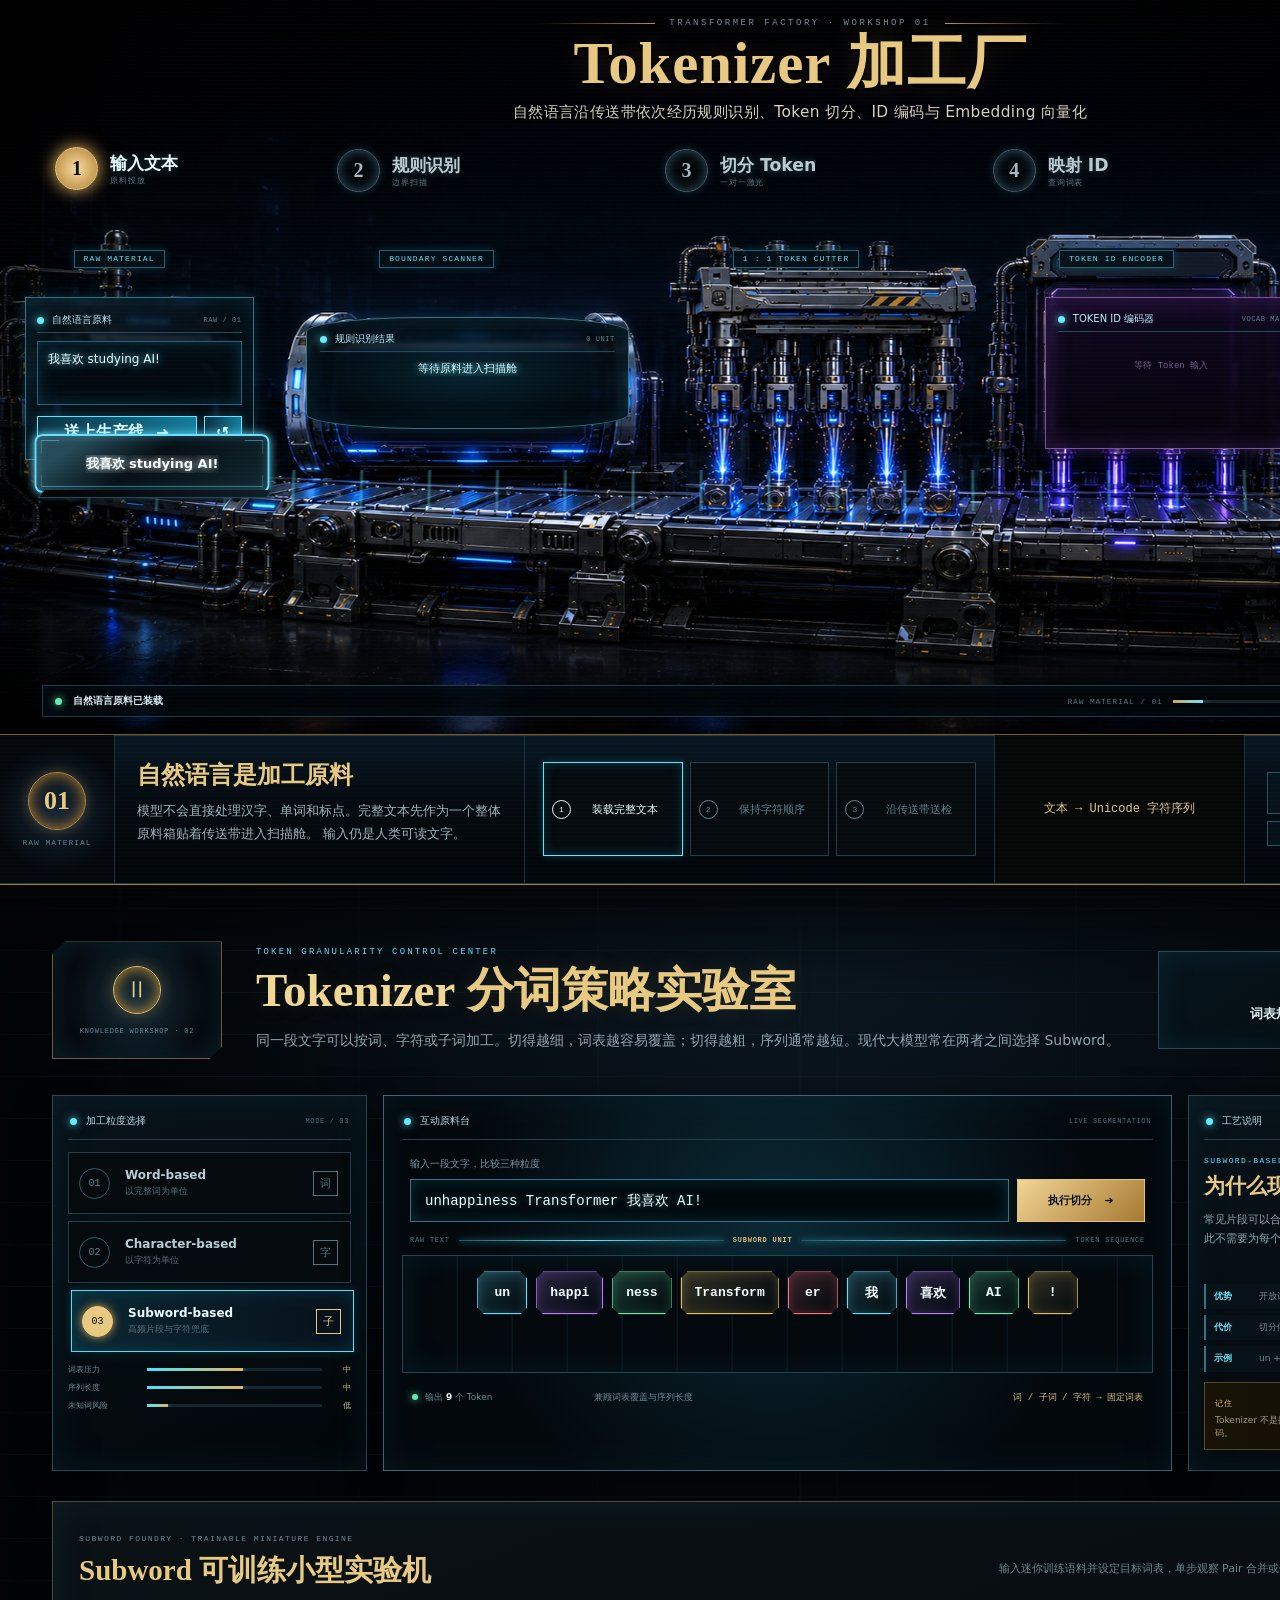
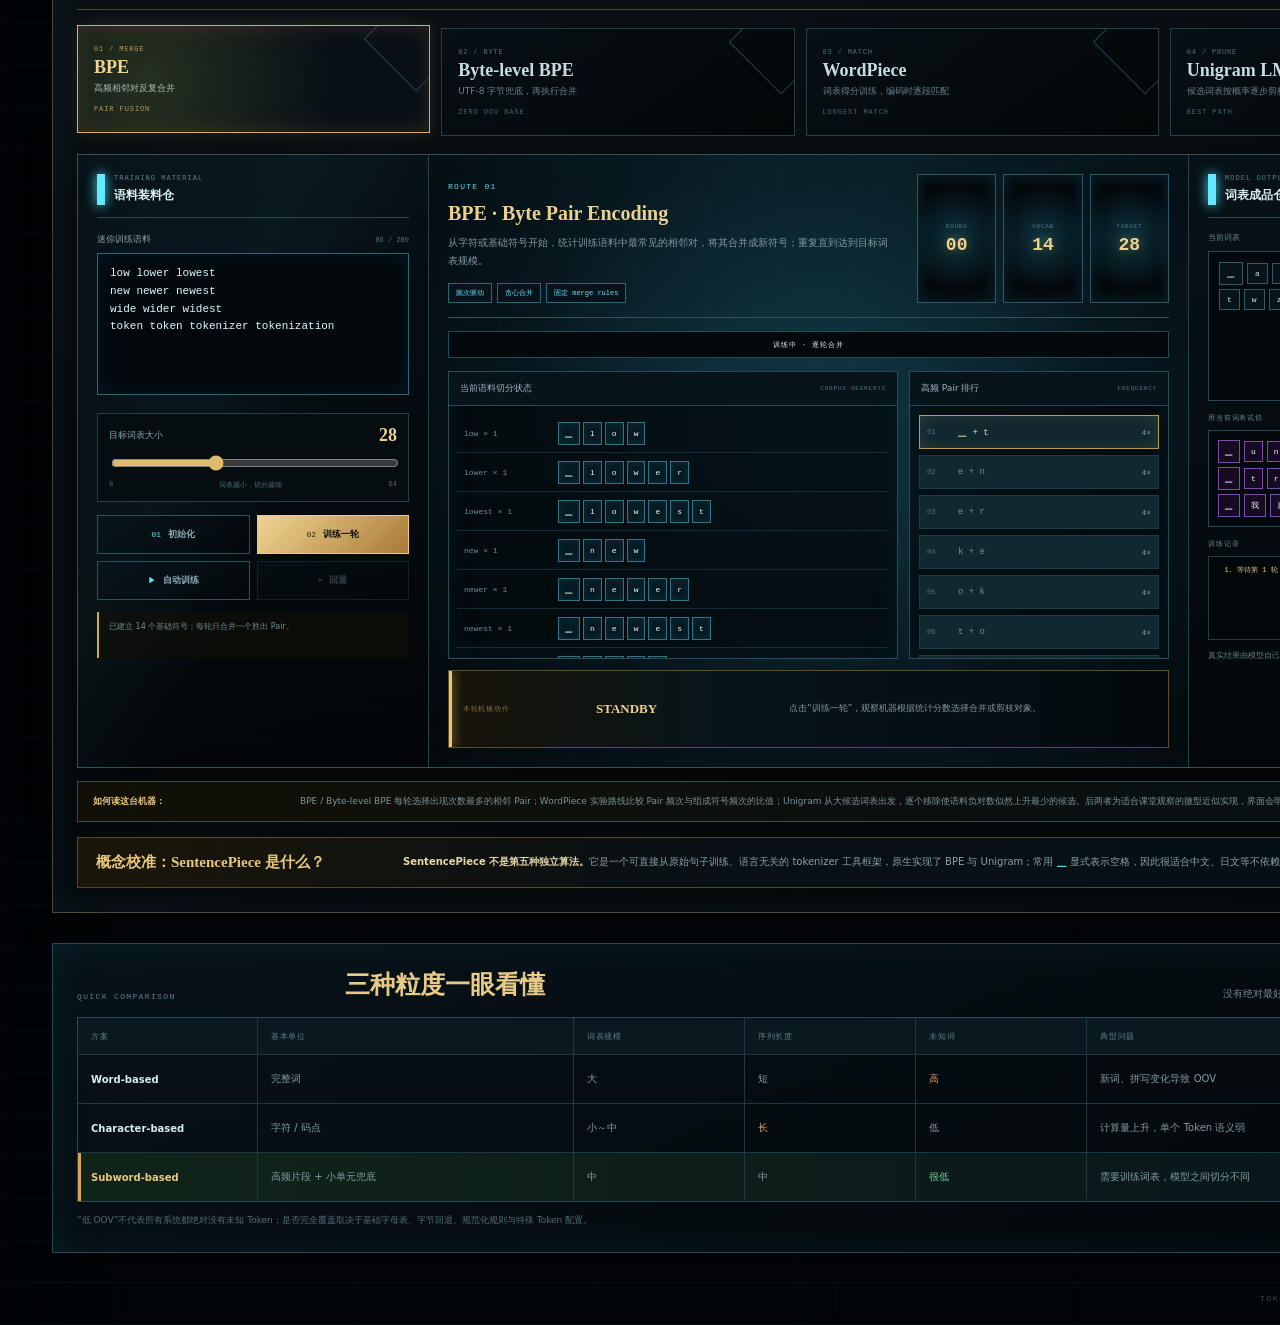
==== commit 4735f0f9: "Add trainable tokenizer mini lab" ====
--- a/index.html
+++ b/index.html
@@ -161,8 +161,8 @@
 
       <section class="subword-foundry" aria-labelledby="subwordTitle">
         <header class="foundry-title">
-          <div><span>SUBWORD FOUNDRY · FOUR PROCESS ROUTES</span><h3 id="subwordTitle">Subword 四种加工路线</h3></div>
-          <p>点击算法卡片，观察同一个词如何经历合并、匹配或概率剪枝。</p>
+          <div><span>SUBWORD FOUNDRY · TRAINABLE MINIATURE ENGINE</span><h3 id="subwordTitle">Subword 可训练小型实验机</h3></div>
+          <p>输入迷你训练语料并设定目标词表，单步观察 Pair 合并或候选剪枝；这里展示的是训练过程，而不只是最终切分结果。</p>
         </header>
 
         <div class="algorithm-selector" role="tablist" aria-label="四种子词算法">
@@ -180,20 +180,77 @@
           </button>
         </div>
 
-        <div class="algorithm-workbench">
-          <div class="algorithm-identity">
-            <span id="algorithmSerial">ROUTE 01</span>
-            <h4 id="algorithmName">BPE · Byte Pair Encoding</h4>
-            <p id="algorithmDefinition">从字符或基础符号开始，统计训练语料中最常见的相邻对，将其合并成新符号；重复直到达到目标词表规模。</p>
-            <div class="algorithm-tags" id="algorithmTags"></div>
-          </div>
-          <div class="algorithm-timeline" id="algorithmTimeline" aria-live="polite"></div>
-          <div class="algorithm-result">
-            <span>最终教学示意</span>
-            <div id="algorithmResult"></div>
-            <p id="algorithmCaution">真实结果由模型自己的 merge rules 与词表决定。</p>
-          </div>
-        </div>
+        <div class="trainer-shell" id="trainerShell">
+          <aside class="trainer-control">
+            <div class="machine-cap"><i></i><span>TRAINING MATERIAL</span><b>语料装料仓</b></div>
+            <label class="corpus-field" for="trainingCorpus">
+              <span>迷你训练语料 <em id="corpusCounter">0 / 280</em></span>
+              <textarea id="trainingCorpus" maxlength="280" spellcheck="false">low lower lowest
+new newer newest
+wide wider widest
+token token tokenizer tokenization</textarea>
+            </label>
+            <label class="vocab-control" for="targetVocab">
+              <span>目标词表大小 <b id="targetVocabValue">28</b></span>
+              <input id="targetVocab" type="range" min="8" max="64" value="28" step="1">
+              <small><i>8</i><i>词表越小，切分越细</i><i>64</i></small>
+            </label>
+            <div class="trainer-actions">
+              <button id="initializeTrainer"><span>01</span>初始化</button>
+              <button id="stepTrainer" class="primary"><span>02</span>训练一轮</button>
+              <button id="autoTrainer"><span>▶</span>自动训练</button>
+              <button id="undoTrainer"><span>↶</span>回退</button>
+            </div>
+            <p class="trainer-hint" id="trainerHint">先初始化：机器会从训练语料建立基础符号与统计表。</p>
+          </aside>
+
+          <section class="trainer-reactor" aria-live="polite">
+            <header class="reactor-head">
+              <div class="algorithm-identity">
+                <span id="algorithmSerial">ROUTE 01</span>
+                <h4 id="algorithmName">BPE · Byte Pair Encoding</h4>
+                <p id="algorithmDefinition">统计训练语料中最常见的相邻对，每轮把胜出的 Pair 合并为新 Token。</p>
+                <div class="algorithm-tags" id="algorithmTags"></div>
+              </div>
+              <div class="reactor-dials" aria-label="训练状态">
+                <span><small>ROUND</small><b id="trainerRound">00</b></span>
+                <span><small>VOCAB</small><b id="trainerVocabSize">--</b></span>
+                <span><small>TARGET</small><b id="trainerTarget">28</b></span>
+              </div>
+            </header>
+            <div class="reactor-progress"><i id="trainerProgress"></i><span id="trainerStatus">等待装料</span></div>
+            <div class="reactor-grid">
+              <section class="corpus-viewport">
+                <header><span>当前语料切分状态</span><b>CORPUS SEGMENTS</b></header>
+                <div id="corpusSegments" class="segment-rows"><p>点击“初始化”，把语料送入训练机。</p></div>
+              </section>
+              <section class="candidate-rack">
+                <header><span id="candidateTitle">高频 Pair 排行</span><b id="candidateMetric">FREQUENCY</b></header>
+                <div id="candidateList" class="candidate-list"><p>尚无统计数据</p></div>
+              </section>
+            </div>
+            <div class="round-event" id="roundEvent">
+              <span>本轮机械动作</span><b>STANDBY</b><p>初始化后，每一轮的选择依据会显示在这里。</p>
+            </div>
+          </section>
+
+          <aside class="vocab-chamber">
+            <div class="machine-cap"><i></i><span>MODEL OUTPUT</span><b>词表成品仓</b></div>
+            <div class="vocab-summary"><span>当前词表</span><b id="vocabSummary">0 枚 Token</b></div>
+            <div class="vocab-grid" id="learnedVocab"><p>等待训练</p></div>
+            <div class="learned-preview">
+              <span>用当前词表试切</span>
+              <div id="trainedPreview"><p>初始化后将使用上方实验室文本进行试切。</p></div>
+            </div>
+            <div class="training-log">
+              <span>训练记录</span>
+              <ol id="trainingLog"><li>等待第 1 轮</li></ol>
+            </div>
+            <p class="algorithm-caution" id="algorithmCaution">这是小语料教学机；真实训练会使用大规模语料、规范化规则与更完整的目标函数。</p>
+          </aside>
+        </div>
+
+        <p class="trainer-method-note"><b>如何读这台机器：</b><span>BPE / Byte-level BPE 每轮选择出现次数最多的相邻 Pair；WordPiece 实验路线比较 Pair 频次与组成符号频次的比值；Unigram 从大候选词表出发，逐个移除使语料负对数似然上升最少的候选。后两者为适合课堂观察的微型近似实现，界面会明确显示评分依据。</span></p>
 
         <div class="sentencepiece-note">
           <b>概念校准：SentencePiece 是什么？</b>
--- a/cinematic-belt.css
+++ b/cinematic-belt.css
@@ -211,12 +211,32 @@
 .algorithm-selector { display: grid; grid-template-columns: repeat(4, 1fr); gap: 11px; padding: 18px 0; }
 .algorithm-card { position: relative; min-height: 108px; display: grid; align-content: center; gap: 4px; padding: 15px 16px; overflow: hidden; color: #77909a; border: 1px solid #293e45; background: linear-gradient(145deg, #071016, #030607); text-align: left; transition: .25s ease; }.algorithm-card::after { content: ""; position: absolute; right: -24px; top: -24px; width: 72px; height: 72px; border: 1px solid #234652; transform: rotate(45deg); }.algorithm-card > span { color: #52707b; font: 7px ui-monospace, Consolas, monospace; letter-spacing: .12em; }.algorithm-card > b { color: #c8dbe1; font: 700 18px Georgia, "Times New Roman", serif; }.algorithm-card small { color: #6c838c; font-size: 9px; }.algorithm-card > i { margin-top: 6px; color: #48636d; font: 7px ui-monospace, Consolas, monospace; letter-spacing: .13em; }
 .algorithm-card:hover, .algorithm-card.active { border-color: #d3ad63; transform: translateY(-3px); background: radial-gradient(circle at 20% 50%, #26301f, #071017 65%); box-shadow: inset 0 0 22px #ad7e2c33, 0 0 14px #d4a94d22; }.algorithm-card.active > span, .algorithm-card.active > i { color: #bc9753; }.algorithm-card.active > b { color: #f0d493; }.algorithm-card.active small { color: #aebec3; }
-.algorithm-workbench { display: grid; grid-template-columns: 360px minmax(660px, 1fr) 330px; min-height: 256px; border: 1px solid #35505b; background: radial-gradient(circle at 56% 50%, #0b2630, #030709 68%); }
-.algorithm-workbench > div { min-width: 0; padding: 24px; }.algorithm-workbench > div + div { border-left: 1px solid #29434d; }
 .algorithm-identity > span { color: #5bdcf5; font: 8px ui-monospace, Consolas, monospace; letter-spacing: .16em; }.algorithm-identity h4 { margin: 9px 0; color: #ecd08d; font: 700 22px Georgia, "Times New Roman", serif; }.algorithm-identity p { margin: 0; color: #8199a2; font-size: 10px; line-height: 1.75; }
 .algorithm-tags { display: flex; flex-wrap: wrap; gap: 5px; margin-top: 14px; }.algorithm-tags span { padding: 4px 7px; color: #6edff3; border: 1px solid #2c6678; background: #06131a; font: 7px ui-monospace, Consolas, monospace; }
-.algorithm-timeline { display: grid; align-content: center; gap: 11px; }.timeline-step { display: grid; grid-template-columns: 26px 95px 1fr; align-items: center; gap: 9px; min-height: 49px; padding: 7px 10px; color: #6f8994; border: 1px solid #1c3f4c; background: #040b0f; animation: timelineReveal .45s both; animation-delay: calc(var(--step-index) * 110ms); }.timeline-step > b { width: 24px; height: 24px; display: grid; place-items: center; color: #061015; border-radius: 50%; background: #67dff5; box-shadow: 0 0 9px #4ddaf3; font: 9px ui-monospace, Consolas, monospace; }.timeline-step > span { color: #6b8a96; font: 8px ui-monospace, Consolas, monospace; letter-spacing: .08em; }.timeline-step code { overflow: hidden; color: #d9eef3; font: 11px ui-monospace, Consolas, "Microsoft YaHei", monospace; white-space: nowrap; text-overflow: ellipsis; }
-.algorithm-result { display: grid; align-content: center; }.algorithm-result > span { color: #607c87; font: 8px ui-monospace, Consolas, monospace; letter-spacing: .12em; }.algorithm-result > div { display: flex; flex-wrap: wrap; gap: 7px; margin: 14px 0; }.algorithm-result > div b { padding: 9px 10px; color: #f5fdff; border: 1px solid #a774e4; background: linear-gradient(145deg, #2a1641, #0a0710); box-shadow: inset 0 0 8px #9e59e333, 0 0 7px #9556db44; font: 800 12px ui-monospace, Consolas, "Microsoft YaHei", monospace; }.algorithm-result p { margin: 0; color: #6a7f87; font-size: 9px; line-height: 1.6; }
+.trainer-shell { display: grid; grid-template-columns: 350px minmax(760px, 1fr) 350px; min-height: 590px; overflow: hidden; border: 1px solid #35505b; background: radial-gradient(circle at 52% 38%, #0c2a35, #030709 66%); box-shadow: inset 0 0 70px #0c4c5c20, 0 20px 50px #0008; }
+.trainer-shell > * { min-width: 0; padding: 19px; }.trainer-shell > * + * { border-left: 1px solid #29434d; }
+.trainer-control, .vocab-chamber { position: relative; background: linear-gradient(165deg, #071218f5, #020507f8); }.trainer-control::after, .vocab-chamber::after { content: ""; position: absolute; inset: 0; pointer-events: none; opacity: .13; background: repeating-linear-gradient(0deg, transparent 0 27px, #50d8f51c 28px); }
+.machine-cap { position: relative; z-index: 1; display: grid; grid-template-columns: 9px 1fr; gap: 3px 8px; padding: 0 0 12px; border-bottom: 1px solid #294752; }.machine-cap i { grid-row: 1 / 3; align-self: center; width: 8px; height: 31px; background: #62e8ff; box-shadow: 0 0 12px #54dcf5; }.machine-cap span { color: #5c808d; font: 7px ui-monospace, Consolas, monospace; letter-spacing: .15em; }.machine-cap b { color: #d9eef3; font: 800 12px "Microsoft YaHei", sans-serif; }
+.corpus-field, .vocab-control, .trainer-actions, .trainer-hint, .vocab-summary, .vocab-grid, .learned-preview, .training-log, .algorithm-caution { position: relative; z-index: 1; }
+.corpus-field { display: block; margin-top: 15px; }.corpus-field > span, .vocab-control > span { display: flex; justify-content: space-between; align-items: center; margin-bottom: 7px; color: #89a4ad; font-size: 9px; }.corpus-field em { color: #4f7582; font: normal 7px ui-monospace, Consolas, monospace; }
+.corpus-field textarea { width: 100%; height: 142px; resize: none; padding: 11px 12px; outline: 0; color: #dffaff; border: 1px solid #356474; background: #02080c; box-shadow: inset 0 0 20px #12485e45; font: 11px/1.6 ui-monospace, Consolas, "Microsoft YaHei", monospace; }.corpus-field textarea:focus { border-color: #61e6fc; box-shadow: inset 0 0 22px #16687e66, 0 0 9px #4bdff32b; }
+.vocab-control { display: block; margin-top: 14px; padding: 11px; border: 1px solid #243f49; background: #050d11; }.vocab-control > span b { color: #edd18d; font: 800 18px Georgia, serif; }.vocab-control input { width: 100%; accent-color: #dfbb6f; }.vocab-control small { display: flex; justify-content: space-between; margin-top: 5px; color: #4d6a75; font: 7px ui-monospace, Consolas, monospace; }.vocab-control small i { font-style: normal; }
+.trainer-actions { display: grid; grid-template-columns: 1fr 1fr; gap: 7px; margin-top: 13px; }.trainer-actions button { min-height: 39px; display: flex; align-items: center; justify-content: center; gap: 7px; color: #8eabb5; border: 1px solid #2b5260; background: linear-gradient(145deg, #08161d, #03080b); font-size: 9px; font-weight: 800; }.trainer-actions button span { color: #5ee4fb; font: 8px ui-monospace, Consolas, monospace; }.trainer-actions button:hover:not(:disabled) { color: #f4fdff; border-color: #61e6fc; box-shadow: inset 0 0 15px #1f8da744; }.trainer-actions button.primary { color: #101008; border-color: #ebca83; background: linear-gradient(135deg, #f1d593, #a87a36); }.trainer-actions button.primary span { color: #33250e; }.trainer-actions button:disabled { cursor: not-allowed; opacity: .36; }
+.trainer-hint { min-height: 46px; margin: 12px 0 0; padding: 9px 10px; color: #708b95; border-left: 2px solid #d2aa5a; background: #14100673; font-size: 8px; line-height: 1.55; }
+.trainer-reactor { position: relative; background: radial-gradient(circle at 50% 44%, #113c49aa, transparent 58%), repeating-linear-gradient(90deg, transparent 0 69px, #55dff50c 70px); }.trainer-reactor::before { content: ""; position: absolute; inset: 0; pointer-events: none; background: linear-gradient(115deg, transparent 20%, #6beaff0b 47%, transparent 60%); transform: translateX(-80%); animation: reactorSweep 5s linear infinite; }
+.reactor-head { position: relative; display: grid; grid-template-columns: 1fr 252px; gap: 20px; padding-bottom: 14px; border-bottom: 1px solid #34525e; }.reactor-head .algorithm-identity h4 { font-size: 20px; }.reactor-head .algorithm-identity p { max-width: 650px; }
+.reactor-dials { display: grid; grid-template-columns: repeat(3, 1fr); gap: 7px; }.reactor-dials > span { min-height: 67px; display: grid; place-items: center; align-content: center; border: 1px solid #305665; background: radial-gradient(circle, #0e3440, #03080c 70%); box-shadow: inset 0 0 16px #1d779244; }.reactor-dials small { color: #547681; font: 6px ui-monospace, Consolas, monospace; letter-spacing: .12em; }.reactor-dials b { margin-top: 5px; color: #f0d18a; font: 800 18px ui-monospace, Consolas, monospace; text-shadow: 0 0 10px #d4a44b66; }
+.reactor-progress { position: relative; height: 27px; margin: 13px 0; overflow: hidden; border: 1px solid #244957; background: #03090d; }.reactor-progress i { display: block; width: 0; height: 100%; background: linear-gradient(90deg, #15536a, #45dff8 75%, #f0c36f); box-shadow: 0 0 13px #4de3fb; transition: width .45s ease; }.reactor-progress span { position: absolute; inset: 0; display: grid; place-items: center; color: #e5f8fc; font: 7px ui-monospace, Consolas, monospace; letter-spacing: .14em; text-shadow: 0 1px 4px #000; }
+.reactor-grid { position: relative; display: grid; grid-template-columns: minmax(420px, 1.4fr) minmax(260px, .8fr); gap: 11px; }.reactor-grid section { min-height: 288px; overflow: hidden; border: 1px solid #294b58; background: #03090dc7; box-shadow: inset 0 0 25px #0e455536; }.reactor-grid section > header { height: 34px; display: flex; justify-content: space-between; align-items: center; padding: 0 11px; border-bottom: 1px solid #294b58; background: #07151b; }.reactor-grid header span { color: #9cb5be; font-size: 9px; }.reactor-grid header b { color: #52727e; font: 6px ui-monospace, Consolas, monospace; letter-spacing: .13em; }
+.segment-rows { max-height: 252px; overflow: auto; padding: 8px; }.segment-rows > p, .candidate-list > p, .vocab-grid > p, .trained-preview p { color: #53707a; font-size: 8px; }.segment-row { display: grid; grid-template-columns: 86px 1fr; align-items: center; gap: 8px; min-height: 39px; padding: 5px 7px; border-bottom: 1px solid #142d36; }.segment-row > b { overflow: hidden; color: #6f8c97; font: 8px ui-monospace, Consolas, monospace; white-space: nowrap; text-overflow: ellipsis; }.segment-token { display: inline-flex; align-items: center; min-height: 23px; margin: 2px 3px 2px 0; padding: 3px 6px; color: #e7fbff; border: 1px solid #367184; background: #071a22; box-shadow: inset 0 0 7px #238aa42c; font: 8px ui-monospace, Consolas, "Microsoft YaHei", monospace; }.segment-token.new { color: #1a1204; border-color: #f0ca7b; background: #e3ba67; box-shadow: 0 0 9px #e5b85b88; animation: fusionFlash .8s ease both; }
+.candidate-list { display: grid; gap: 6px; max-height: 252px; overflow: auto; padding: 9px; }.candidate-row { position: relative; min-height: 34px; display: grid; grid-template-columns: 25px minmax(80px, 1fr) 54px; align-items: center; gap: 6px; overflow: hidden; padding: 5px 7px; color: #6f8a94; border: 1px solid #1c3d48; background: #050d11; }.candidate-row::before { content: ""; position: absolute; left: 0; top: 0; bottom: 0; width: var(--meter); opacity: .13; background: #5ce6fc; }.candidate-row:first-child { color: #f2d18b; border-color: #bd9851; box-shadow: inset 0 0 14px #b889302d; }.candidate-row > b { position: relative; color: #4f737f; font: 7px ui-monospace, Consolas, monospace; }.candidate-row code { position: relative; overflow: hidden; color: currentColor; font: 9px ui-monospace, Consolas, "Microsoft YaHei", monospace; white-space: nowrap; text-overflow: ellipsis; }.candidate-row span { position: relative; color: #81a1ac; font: 8px ui-monospace, Consolas, monospace; text-align: right; }
+.round-event { position: relative; min-height: 78px; display: grid; grid-template-columns: 120px 180px 1fr; align-items: center; gap: 13px; margin-top: 11px; padding: 11px 14px; overflow: hidden; border: 1px solid #5d4e31; background: linear-gradient(90deg, #171207, #07151b 38%, #03090d); }.round-event::before { content: ""; position: absolute; left: 0; top: 0; bottom: 0; width: 3px; background: #efc66f; box-shadow: 0 0 11px #efc66f; }.round-event > span { color: #846d42; font: 7px ui-monospace, Consolas, monospace; letter-spacing: .1em; }.round-event > b { color: #efd18d; font: 700 13px Georgia, "Times New Roman", serif; }.round-event > p { margin: 0; color: #8299a2; font-size: 9px; line-height: 1.55; }
+.vocab-summary { display: flex; justify-content: space-between; margin: 14px 0 8px; color: #66838e; font-size: 8px; }.vocab-summary b { color: #e5c77f; }
+.vocab-grid { height: 150px; align-content: flex-start; overflow: auto; padding: 8px; border: 1px solid #294752; background: #03090d; }.vocab-chip { display: inline-flex; margin: 2px; padding: 5px 7px; color: #cfe6ec; border: 1px solid #315b69; background: #07151b; font: 8px ui-monospace, Consolas, "Microsoft YaHei", monospace; }.vocab-chip.learned { color: #f1d18c; border-color: #a7803f; background: #171106; box-shadow: inset 0 0 7px #bd8d352e; }.vocab-chip.removed { color: #ff8d8d; border-color: #7e3434; text-decoration: line-through; }
+.learned-preview { margin-top: 12px; }.learned-preview > span, .training-log > span { display: block; margin-bottom: 7px; color: #6d8a95; font: 7px ui-monospace, Consolas, monospace; letter-spacing: .12em; }.learned-preview > div { min-height: 74px; max-height: 105px; overflow: auto; padding: 7px; border: 1px solid #294752; background: #03090d; }.preview-token { display: inline-flex; margin: 2px; padding: 5px 6px; color: #f1fcff; border: 1px solid #7b50a2; background: #160b22; font: 8px ui-monospace, Consolas, "Microsoft YaHei", monospace; }
+.training-log { margin-top: 12px; }.training-log ol { height: 84px; margin: 0; overflow: auto; padding: 8px 8px 8px 28px; color: #65808b; border: 1px solid #203d48; background: #02070a; font: 7px/1.65 ui-monospace, Consolas, "Microsoft YaHei", monospace; }.training-log li:first-child { color: #e6c982; }
+.algorithm-caution { margin: 10px 0 0; color: #657d86; font-size: 8px; line-height: 1.55; }
+.trainer-method-note { display: grid; grid-template-columns: 190px 1fr; gap: 17px; margin: 13px 0 0; padding: 12px 15px; color: #7d939b; border: 1px solid #344b4f; background: linear-gradient(90deg, #121006, #061015); font-size: 9px; line-height: 1.65; }.trainer-method-note b { color: #e5c67e; }
 .sentencepiece-note { display: grid; grid-template-columns: 285px 1fr; gap: 22px; align-items: center; margin-top: 15px; padding: 15px 18px; border: 1px solid #56462c; background: linear-gradient(90deg, #1b1609, #071015 45%, #041017); }.sentencepiece-note b { color: #e7c87d; font: 700 15px Georgia, "Songti SC", serif; }.sentencepiece-note p { margin: 0; color: #8ca1a8; font-size: 10px; line-height: 1.75; }.sentencepiece-note strong { color: #e6d7ae; }.sentencepiece-note code { color: #67e4f7; }
 
 .strategy-matrix { position: relative; z-index: 1; max-width: 1940px; margin: 0 auto; padding: 24px; }.strategy-matrix header { display: grid; grid-template-columns: 250px 1fr 600px; align-items: end; gap: 18px; padding-bottom: 16px; }.strategy-matrix header > span { color: #5d808d; font: 8px ui-monospace, Consolas, monospace; letter-spacing: .17em; }.strategy-matrix h3 { margin: 0; color: #e7ca87; font: 700 25px Georgia, "Songti SC", serif; }.strategy-matrix header p { margin: 0; color: #718993; font-size: 10px; text-align: right; }
@@ -224,6 +244,8 @@
 
 @keyframes labTokenReveal { from { opacity: 0; transform: translateY(14px) scale(.75); filter: brightness(1.8); } }
 @keyframes timelineReveal { from { opacity: 0; transform: translateX(-14px); } }
+@keyframes reactorSweep { to { transform: translateX(110%); } }
+@keyframes fusionFlash { 0% { transform: scale(.72); filter: brightness(2.2); } 55% { transform: scale(1.08); } }
 
 @keyframes scannerSweep { 0% { left: -25%; } 100% { left: 110%; } }
 @keyframes typeReveal { from { opacity: 0; transform: translateY(7px) scale(.85); } }
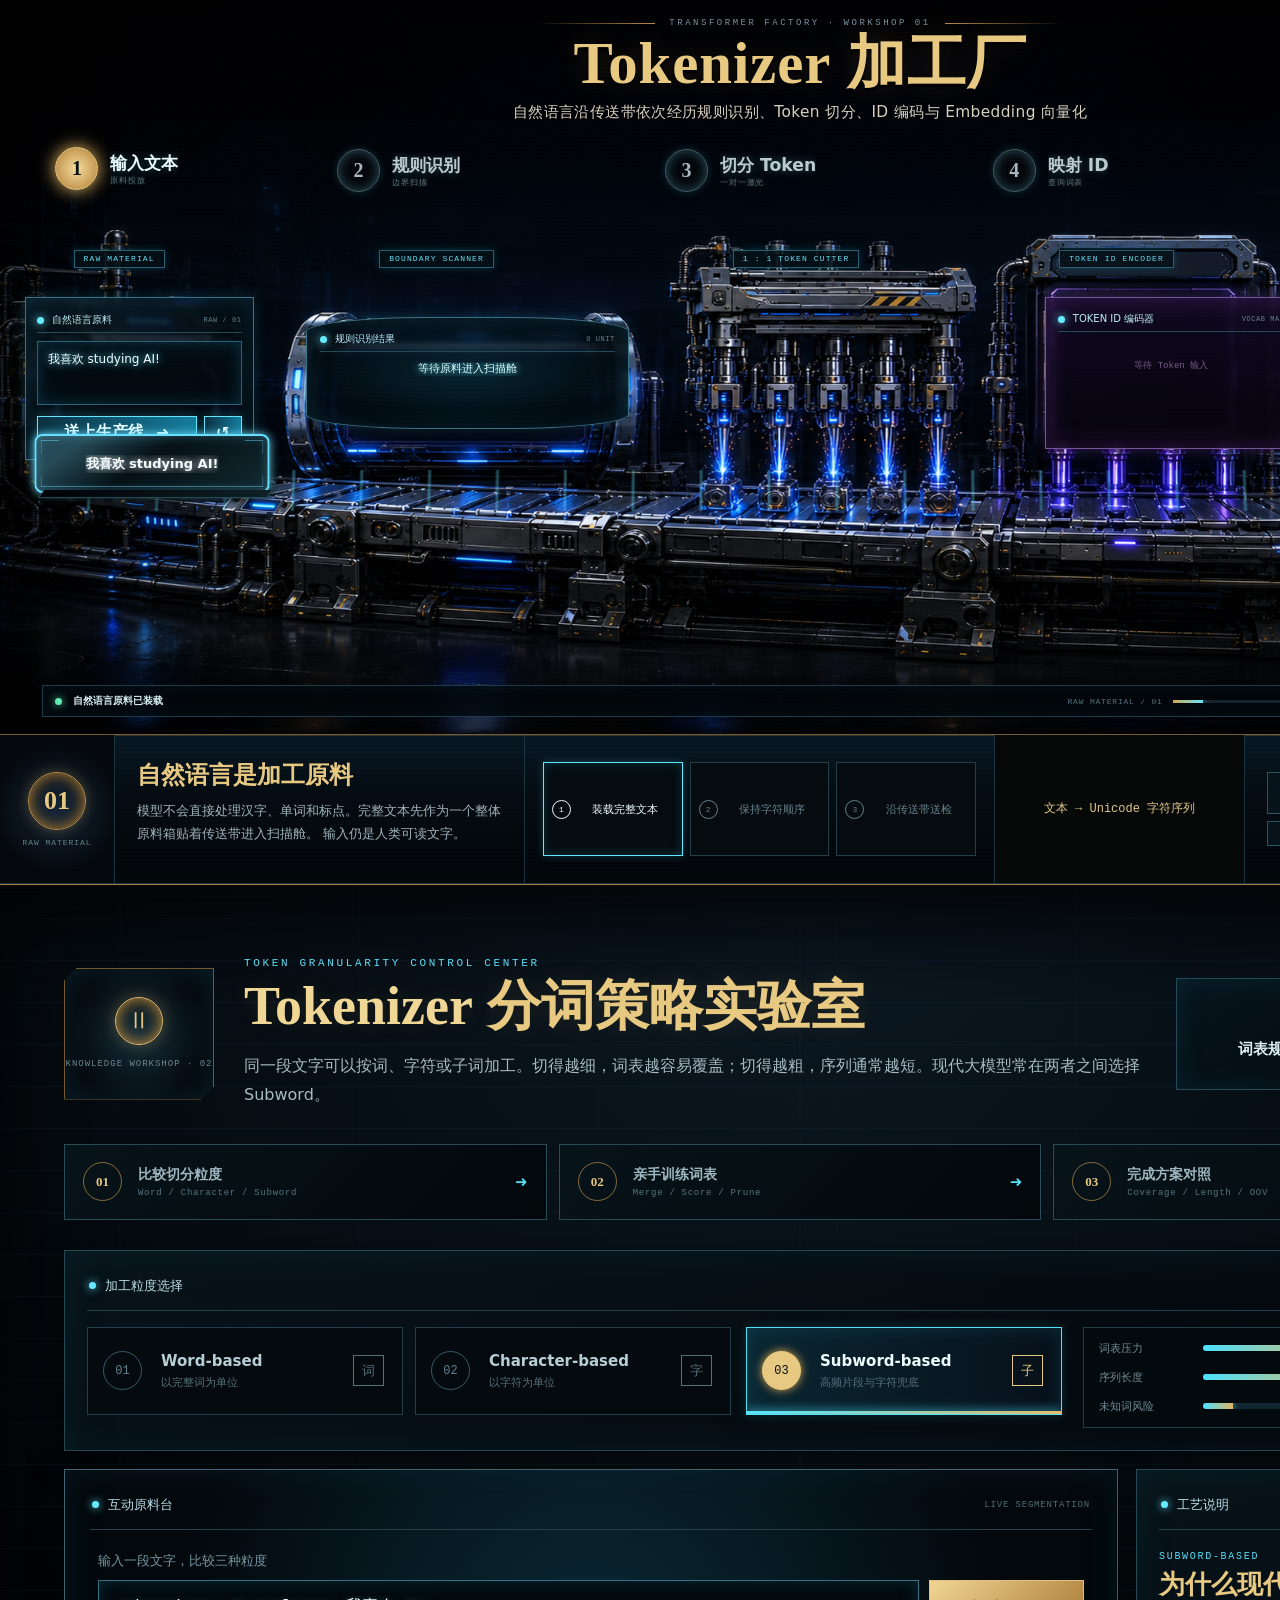
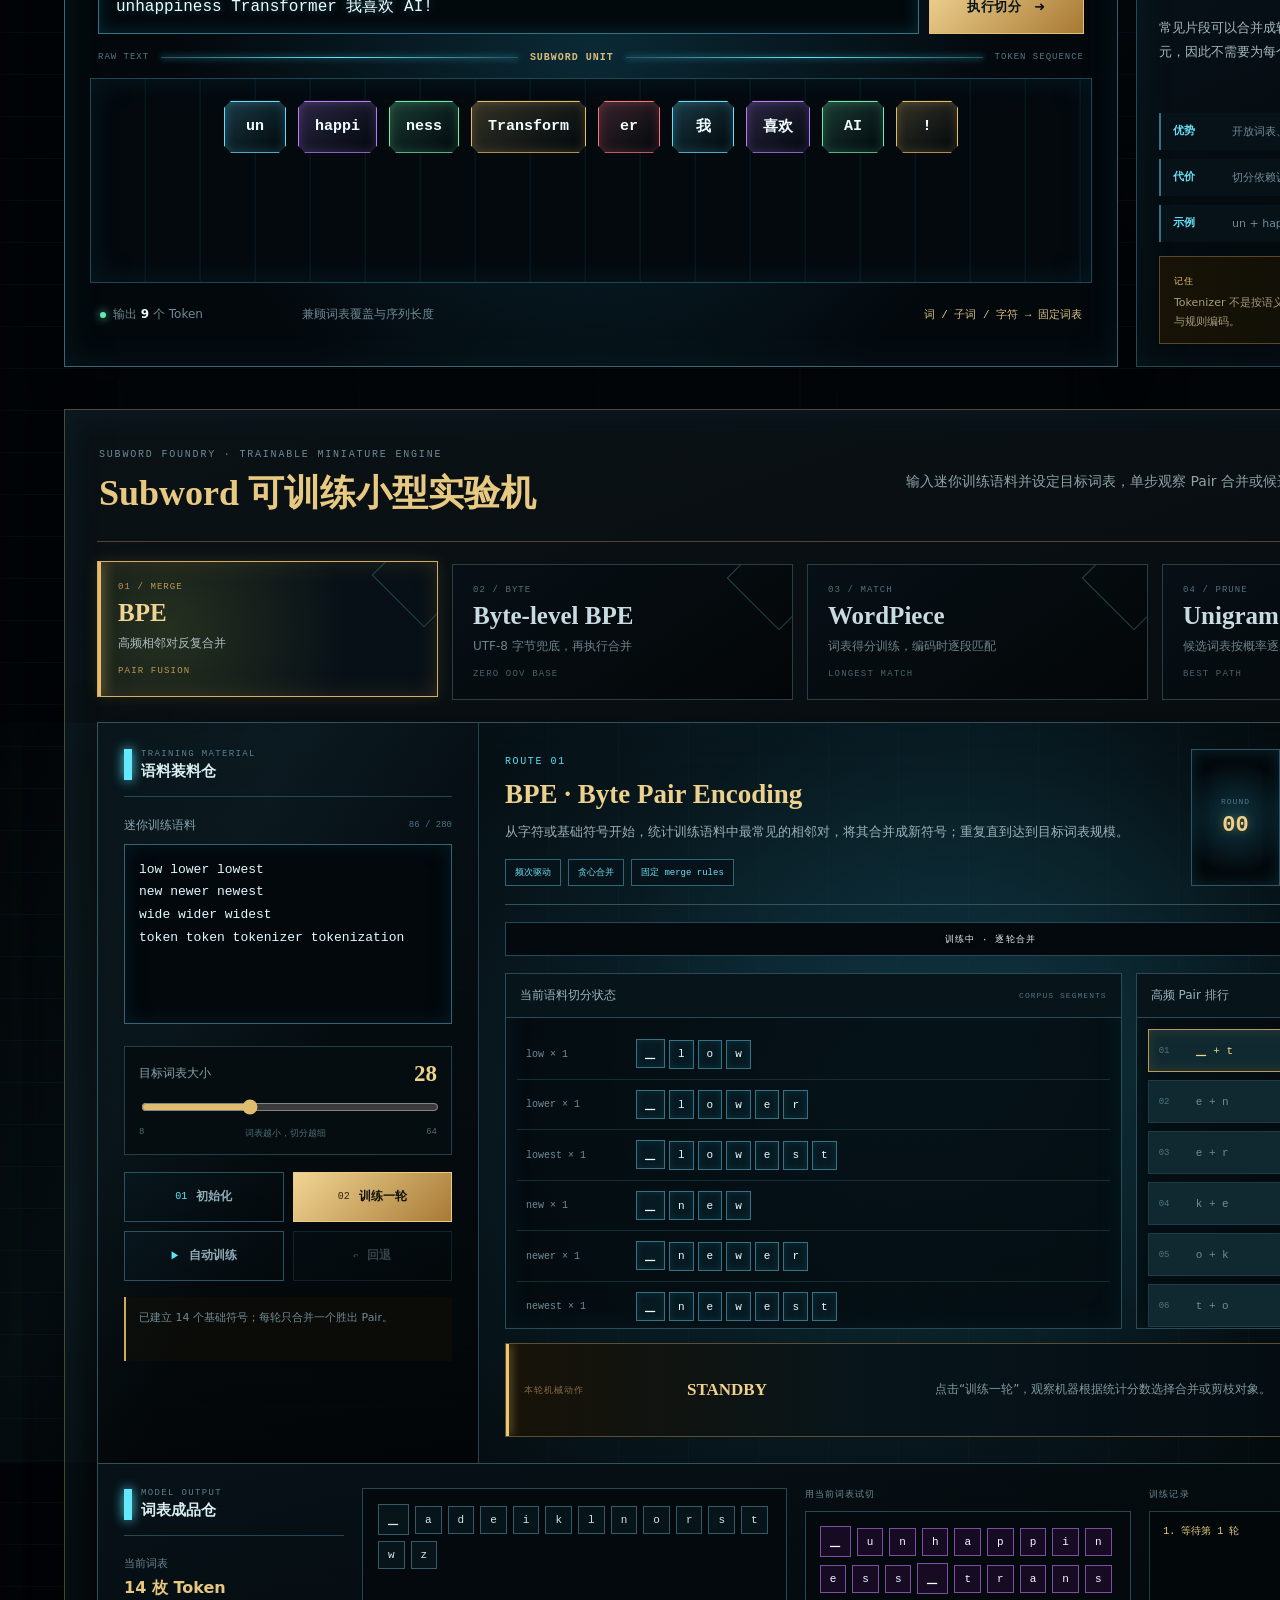
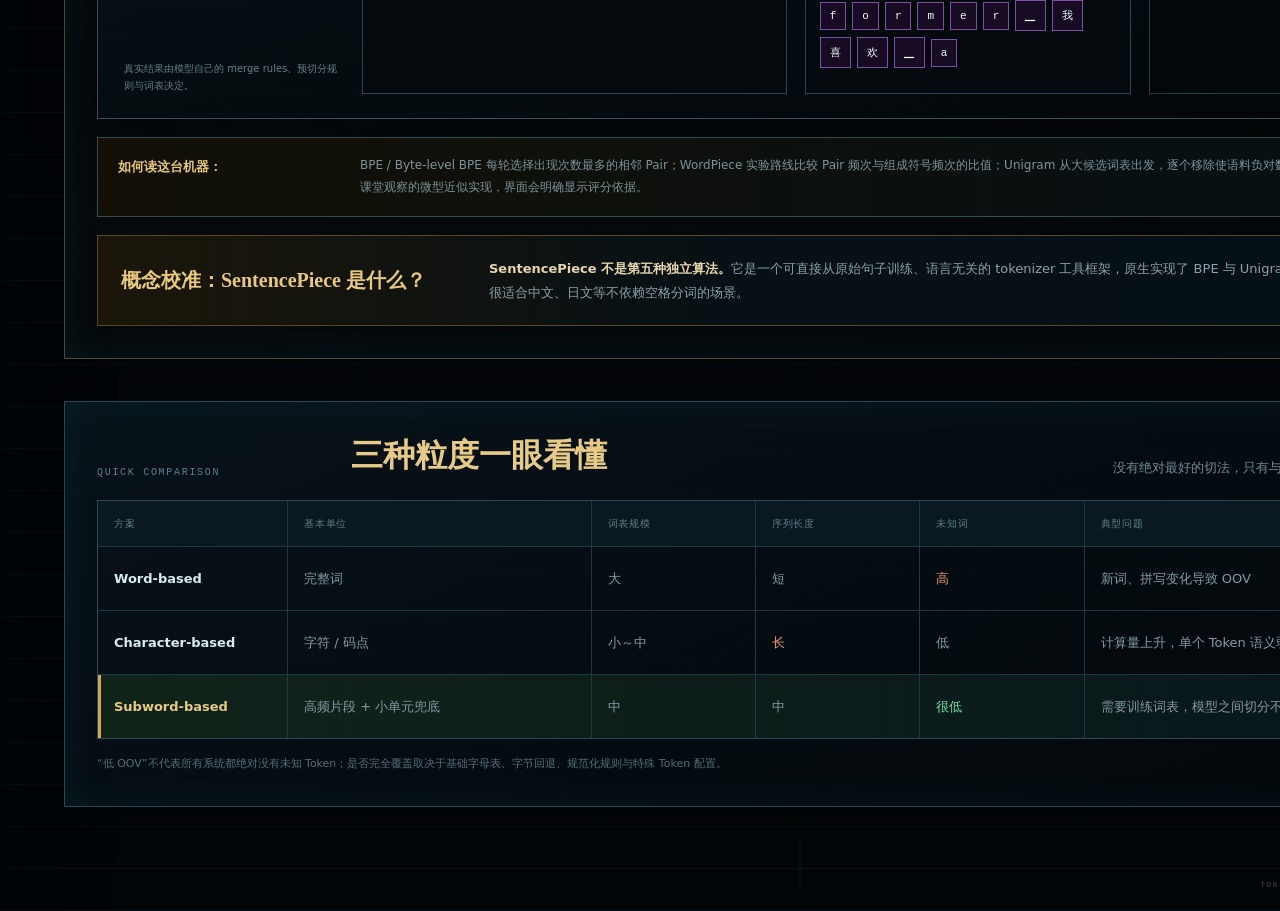
==== commit 46691d3a: "Upgrade tokenizer lab interface" ====
--- a/index.html
+++ b/index.html
@@ -107,9 +107,14 @@
           <b>核心权衡</b>
           <span>词表规模</span><i>↔</i><span>序列长度</span><i>↔</i><span>未知词</span>
         </div>
+        <nav class="lab-journey" aria-label="分词策略实验室学习路线">
+          <a href="#granularityDeck"><b>01</b><span>比较切分粒度<small>Word / Character / Subword</small></span><i>➜</i></a>
+          <a href="#subwordTrainer"><b>02</b><span>亲手训练词表<small>Merge / Score / Prune</small></span><i>➜</i></a>
+          <a href="#matrixTitle"><b>03</b><span>完成方案对照<small>Coverage / Length / OOV</small></span><i>✓</i></a>
+        </nav>
       </header>
 
-      <div class="granularity-deck">
+      <div class="granularity-deck" id="granularityDeck">
         <aside class="granularity-switcher" aria-label="三类 Tokenizer 粒度">
           <div class="deck-head"><i></i><span>加工粒度选择</span><b>MODE / 03</b></div>
           <div class="mode-tabs" role="tablist" aria-label="Tokenizer 粒度模式">
@@ -159,7 +164,7 @@
         </aside>
       </div>
 
-      <section class="subword-foundry" aria-labelledby="subwordTitle">
+      <section class="subword-foundry" id="subwordTrainer" aria-labelledby="subwordTitle">
         <header class="foundry-title">
           <div><span>SUBWORD FOUNDRY · TRAINABLE MINIATURE ENGINE</span><h3 id="subwordTitle">Subword 可训练小型实验机</h3></div>
           <p>输入迷你训练语料并设定目标词表，单步观察 Pair 合并或候选剪枝；这里展示的是训练过程，而不只是最终切分结果。</p>
--- a/cinematic-belt.css
+++ b/cinematic-belt.css
@@ -242,10 +242,76 @@
 .strategy-matrix { position: relative; z-index: 1; max-width: 1940px; margin: 0 auto; padding: 24px; }.strategy-matrix header { display: grid; grid-template-columns: 250px 1fr 600px; align-items: end; gap: 18px; padding-bottom: 16px; }.strategy-matrix header > span { color: #5d808d; font: 8px ui-monospace, Consolas, monospace; letter-spacing: .17em; }.strategy-matrix h3 { margin: 0; color: #e7ca87; font: 700 25px Georgia, "Songti SC", serif; }.strategy-matrix header p { margin: 0; color: #718993; font-size: 10px; text-align: right; }
 .matrix-grid { border: 1px solid #2d4853; }.matrix-row { display: grid; grid-template-columns: 180px 1.2fr .65fr .65fr .65fr 1.65fr; min-height: 49px; align-items: stretch; }.matrix-row + .matrix-row { border-top: 1px solid #1e3741; }.matrix-row > * { display: flex; align-items: center; min-width: 0; padding: 10px 13px; color: #859ba4; border-right: 1px solid #1e3741; font-size: 10px; }.matrix-row > *:last-child { border-right: 0; }.matrix-head { min-height: 36px; background: #0a1920; }.matrix-head b { color: #5f7e8a; font: 8px ui-monospace, Consolas, monospace; letter-spacing: .08em; }.matrix-row strong { color: #d8edf2; }.matrix-row.featured { background: linear-gradient(90deg, #112419, #07151b); box-shadow: inset 3px 0 #d0a755; }.matrix-row.featured strong { color: #e7ca84; }.matrix-row .warn { color: #ee9972; }.matrix-row .good { color: #68dda5; }.matrix-footnote { margin: 11px 0 0; color: #536d77; font-size: 9px; line-height: 1.6; }
 
+/* Knowledge workshop V2 — larger teaching type, clearer hierarchy and richer feedback. */
+.tokenizer-lab { padding: 72px 64px 104px; scroll-behavior: smooth; }
+.tokenizer-lab :is(#granularityDeck, #subwordTrainer, #matrixTitle) { scroll-margin-top: 24px; }
+.lab-hero { grid-template-columns: 150px minmax(650px, 1fr) 360px; gap: 30px; max-width: 1500px; margin-bottom: 30px; }
+.lab-badge { height: 132px; }.lab-badge span { font-size: 9px; line-height: 1.45; }
+.lab-eyebrow { font-size: 11px; }.lab-hero h2 { font-size: 54px; }
+.lab-hero > div:nth-child(2) > p:last-child { margin-top: 16px; color: #a8bbc2; font-size: 16px; line-height: 1.85; }
+.lab-principle { min-height: 112px; gap: 11px; padding: 20px; }.lab-principle b { font-size: 10px; }.lab-principle span { font-size: 15px; }
+.lab-journey { grid-column: 1 / -1; display: grid; grid-template-columns: repeat(3, 1fr); gap: 12px; margin-top: 4px; }
+.lab-journey a { position: relative; min-height: 76px; display: grid; grid-template-columns: 42px 1fr 24px; align-items: center; gap: 13px; padding: 13px 18px; overflow: hidden; color: #9eb7c0; border: 1px solid #294b58; background: linear-gradient(135deg, #07141a, #02070a); text-decoration: none; transition: .28s ease; }
+.lab-journey a::before { content: ""; position: absolute; left: -35%; top: 0; width: 30%; height: 100%; opacity: 0; background: linear-gradient(90deg, transparent, #6cecff24, transparent); transform: skewX(-20deg); transition: .45s ease; }
+.lab-journey a:hover { color: #effcff; border-color: #5ddff7; transform: translateY(-3px); box-shadow: inset 0 0 22px #17657c3d, 0 8px 22px #0008; }.lab-journey a:hover::before { left: 110%; opacity: 1; }
+.lab-journey a > b { width: 39px; height: 39px; display: grid; place-items: center; color: #e9c97f; border: 1px solid #886c39; border-radius: 50%; font: 700 13px Georgia, serif; }.lab-journey a span { font-size: 14px; font-weight: 800; }.lab-journey a small { display: block; margin-top: 4px; color: #577582; font: 9px ui-monospace, Consolas, monospace; letter-spacing: .08em; }.lab-journey a > i { color: #55dff7; font-style: normal; font-size: 15px; text-align: right; }
+
+.granularity-deck { grid-template-columns: minmax(0, 1fr) 400px; gap: 18px; max-width: 1500px; margin-bottom: 42px; }
+.granularity-switcher { grid-column: 1 / -1; min-height: auto; display: grid; grid-template-columns: 1fr 430px; gap: 16px 24px; padding: 22px 24px 24px; }
+.granularity-switcher > .deck-head { grid-column: 1 / -1; }.mode-tabs { grid-template-columns: repeat(3, 1fr); gap: 12px; margin-top: 0; }
+.mode-tab { position: relative; height: 88px; grid-template-columns: 46px 1fr 34px; gap: 12px; padding: 12px 15px; overflow: hidden; }
+.mode-tab::after { content: ""; position: absolute; left: 0; right: 100%; bottom: 0; height: 3px; background: linear-gradient(90deg, #55e4fb, #e5bd6b); box-shadow: 0 0 10px #55e4fb; transition: right .35s ease; }.mode-tab.active::after { right: 0; }
+.mode-tab > b { width: 39px; height: 39px; font-size: 12px; }.mode-tab strong { font-size: 15px; }.mode-tab small { margin-top: 5px; font-size: 11px; }.mode-tab > i { width: 31px; height: 31px; font-size: 13px; }
+.mode-gauges { grid-template-columns: 1fr; align-content: center; gap: 12px; margin-top: 0; padding: 12px 15px; border: 1px solid #203d48; background: #030a0e; }
+.mode-gauges label { grid-template-columns: 94px 1fr 30px; gap: 10px; font-size: 11px; }.mode-gauges label > b { height: 6px; border-radius: 5px; }.mode-gauges em { font-size: 12px; font-weight: 800; }
+.granularity-switcher, .concept-terminal { padding: 22px; }.segmentation-console { min-height: 455px; padding: 22px 25px; }.concept-terminal { min-height: 455px; }
+.deck-head { height: 38px; padding-bottom: 11px; font-size: 13px; }.deck-head > b { font-size: 9px; }
+.lab-input-row { padding: 22px 8px 18px; }.lab-input-row > label { margin-bottom: 10px; font-size: 13px; }.lab-input-row > div { grid-template-columns: 1fr 155px; gap: 10px; }
+.lab-input-row input { height: 54px; padding: 0 17px; font-size: 16px; }.lab-input-row button { font-size: 13px; letter-spacing: .04em; }
+.console-route { gap: 12px; padding: 0 8px 15px; font-size: 9px; }.console-route b { font-size: 10px; }
+.lab-output { min-height: 205px; gap: 12px; padding: 22px; }.lab-token { min-width: 62px; height: 52px; padding: 0 16px; font-size: 15px; }
+.output-summary { min-height: 51px; grid-template-columns: 190px 1fr 300px; padding-top: 12px; font-size: 12px; }.output-summary code { font-size: 11px; }
+.concept-kicker { margin-top: 21px; font-size: 10px; }.concept-terminal h3 { font-size: 26px; line-height: 1.25; }.concept-terminal > p:nth-of-type(2) { min-height: 82px; margin: 15px 0; color: #a5b8bf; font-size: 13px; line-height: 1.8; }
+.concept-terminal ul { gap: 9px; }.concept-terminal li { grid-template-columns: 48px 1fr; gap: 11px; padding: 10px 12px; }.concept-terminal li b, .concept-terminal li span { font-size: 11px; }.concept-terminal li span { line-height: 1.55; }
+.takeaway { margin-top: 14px; padding: 12px 14px; }.takeaway b { font-size: 9px; }.takeaway p { margin-top: 6px; font-size: 11px; line-height: 1.65; }
+
+.subword-foundry { max-width: 1500px; margin-bottom: 42px; padding: 32px; }
+.foundry-title { padding-bottom: 23px; }.foundry-title span { font-size: 10px; }.foundry-title h3 { margin-top: 8px; font-size: 36px; }.foundry-title p { max-width: 600px; color: #8ea3ab; font-size: 14px; line-height: 1.7; }
+.algorithm-selector { gap: 14px; padding: 22px 0; }.algorithm-card { min-height: 136px; gap: 7px; padding: 20px; }
+.algorithm-card::before { content: ""; position: absolute; left: 0; top: 0; bottom: 0; width: 3px; opacity: 0; background: #e5bd6b; box-shadow: 0 0 13px #e5bd6b; transition: opacity .25s ease; }.algorithm-card.active::before { opacity: 1; }
+.algorithm-card > span { font-size: 9px; }.algorithm-card > b { font-size: 25px; }.algorithm-card small { font-size: 12px; line-height: 1.5; }.algorithm-card > i { margin-top: 7px; font-size: 9px; }
+.trainer-shell { grid-template-columns: 380px minmax(0, 1fr); min-height: 0; overflow: visible; }
+.trainer-control { grid-column: 1; padding: 26px; }.trainer-reactor { grid-column: 2; min-height: 672px; padding: 26px; }.vocab-chamber { grid-column: 1 / -1; min-height: 255px; display: grid; grid-template-columns: 220px minmax(300px, 1.3fr) minmax(260px, 1fr) minmax(260px, 1fr); grid-template-rows: auto 1fr auto; gap: 12px 18px; padding: 24px 26px; border-top: 1px solid #35505b; border-left: 0 !important; }
+.machine-cap { padding-bottom: 15px; }.machine-cap span { font-size: 9px; }.machine-cap b { font-size: 15px; }
+.corpus-field { margin-top: 20px; }.corpus-field > span, .vocab-control > span { margin-bottom: 10px; font-size: 12px; }.corpus-field em { font-size: 9px; }.corpus-field textarea { height: 180px; padding: 14px; font-size: 13px; line-height: 1.75; }
+.vocab-control { margin-top: 18px; padding: 14px; }.vocab-control > span b { font-size: 23px; }.vocab-control small { margin-top: 8px; font-size: 9px; }
+.trainer-actions { gap: 9px; margin-top: 17px; }.trainer-actions button { min-height: 50px; gap: 9px; font-size: 12px; }.trainer-actions button span { font-size: 10px; }
+.trainer-hint { min-height: 64px; margin-top: 16px; padding: 12px 13px; font-size: 11px; line-height: 1.65; }
+.reactor-head { grid-template-columns: 1fr 285px; gap: 24px; padding-bottom: 18px; }.algorithm-identity > span { font-size: 10px; }.reactor-head .algorithm-identity h4 { margin: 11px 0; font-size: 27px; }.reactor-head .algorithm-identity p { color: #9db1b8; font-size: 13px; line-height: 1.75; }.algorithm-tags { gap: 7px; margin-top: 16px; }.algorithm-tags span { padding: 6px 9px; font-size: 9px; }
+.reactor-dials { gap: 9px; }.reactor-dials > span { min-height: 82px; }.reactor-dials small { font-size: 8px; }.reactor-dials b { margin-top: 7px; font-size: 22px; }
+.reactor-progress { height: 34px; margin: 17px 0; }.reactor-progress span { font-size: 9px; }
+.reactor-progress::after { content: ""; position: absolute; top: 0; bottom: 0; left: -90px; width: 80px; opacity: 0; background: linear-gradient(90deg, transparent, #fff9, transparent); transform: skewX(-20deg); }
+.reactor-grid { grid-template-columns: minmax(430px, 1.45fr) minmax(285px, .8fr); gap: 14px; }.reactor-grid section { min-height: 356px; }.reactor-grid section > header { height: 44px; padding: 0 14px; }.reactor-grid header span { font-size: 12px; }.reactor-grid header b { font-size: 8px; }
+.segment-rows, .candidate-list { max-height: 310px; padding: 11px; }.segment-row { grid-template-columns: 100px 1fr; gap: 10px; min-height: 48px; padding: 7px 9px; }.segment-row > b { font-size: 10px; }.segment-token { min-height: 29px; margin: 3px 4px 3px 0; padding: 5px 8px; font-size: 11px; }
+.candidate-list { gap: 8px; }.candidate-row { width: 100%; min-height: 43px; grid-template-columns: 28px minmax(100px, 1fr) 67px; gap: 9px; padding: 8px 10px; border-radius: 0; text-align: left; cursor: pointer; transition: .2s ease; }.candidate-row:hover, .candidate-row.inspected { color: #effcff; border-color: #55dff7; transform: translateX(3px); box-shadow: inset 0 0 16px #217a9242; }.candidate-row > b { font-size: 9px; }.candidate-row code { font-size: 11px; }.candidate-row span { font-size: 10px; }
+.round-event { min-height: 94px; grid-template-columns: 145px 230px 1fr; gap: 18px; margin-top: 14px; padding: 15px 18px; }.round-event > span { font-size: 9px; }.round-event > b { font-size: 17px; }.round-event > p { font-size: 12px; line-height: 1.65; }
+.trainer-shell.round-firing .trainer-reactor { animation: reactorFire .72s ease; }.trainer-shell.round-firing .reactor-progress::after { opacity: 1; animation: progressFlash .7s ease; }.trainer-shell.training-complete .reactor-progress { border-color: #4b9d76; box-shadow: 0 0 12px #50d69b38; }
+.vocab-chamber > .machine-cap { grid-column: 1; grid-row: 1; }.vocab-summary { grid-column: 1; grid-row: 2; align-self: start; display: grid; gap: 7px; margin: 8px 0 0; font-size: 11px; }.vocab-summary b { font-size: 16px; }.algorithm-caution { grid-column: 1; grid-row: 3; margin: 0; font-size: 10px; line-height: 1.65; }
+.vocab-grid { grid-column: 2; grid-row: 1 / 4; height: auto; min-height: 185px; padding: 12px; }.learned-preview { grid-column: 3; grid-row: 1 / 4; display: flex; flex-direction: column; margin: 0; }.training-log { grid-column: 4; grid-row: 1 / 4; display: flex; flex-direction: column; margin: 0; }
+.learned-preview > span, .training-log > span { margin-bottom: 10px; font-size: 9px; }.learned-preview > div { flex: 1; max-height: none; padding: 11px; }.training-log ol { flex: 1; height: auto; padding: 11px 11px 11px 31px; font-size: 10px; line-height: 1.85; }
+.vocab-chip, .preview-token { margin: 3px; padding: 7px 9px; font-size: 11px; }.segment-rows > p, .candidate-list > p, .vocab-grid > p, .trained-preview p { font-size: 11px; }
+.trainer-method-note { grid-template-columns: 220px 1fr; gap: 22px; margin-top: 18px; padding: 17px 20px; font-size: 12px; line-height: 1.8; }.trainer-method-note b { font-size: 13px; }
+.sentencepiece-note { grid-template-columns: 340px 1fr; gap: 28px; margin-top: 18px; padding: 21px 23px; }.sentencepiece-note b { font-size: 20px; }.sentencepiece-note p { font-size: 13px; line-height: 1.8; }
+
+.strategy-matrix { max-width: 1500px; padding: 32px; }.strategy-matrix header { grid-template-columns: 230px 1fr 520px; gap: 24px; padding-bottom: 22px; }.strategy-matrix header > span { font-size: 10px; }.strategy-matrix h3 { font-size: 32px; }.strategy-matrix header p { font-size: 13px; line-height: 1.65; }
+.matrix-row { grid-template-columns: 190px 1.2fr .65fr .65fr .65fr 1.65fr; min-height: 64px; }.matrix-row > * { padding: 14px 16px; font-size: 13px; line-height: 1.5; }.matrix-head { min-height: 45px; }.matrix-head b { font-size: 10px; }.matrix-footnote { margin-top: 15px; font-size: 11px; line-height: 1.75; }
+
 @keyframes labTokenReveal { from { opacity: 0; transform: translateY(14px) scale(.75); filter: brightness(1.8); } }
 @keyframes timelineReveal { from { opacity: 0; transform: translateX(-14px); } }
 @keyframes reactorSweep { to { transform: translateX(110%); } }
 @keyframes fusionFlash { 0% { transform: scale(.72); filter: brightness(2.2); } 55% { transform: scale(1.08); } }
+@keyframes reactorFire { 0%,100% { box-shadow: none; } 38% { box-shadow: inset 0 0 70px #42dff52c, 0 0 20px #42dff52b; } }
+@keyframes progressFlash { from { left: -90px; } to { left: 110%; } }
 
 @keyframes scannerSweep { 0% { left: -25%; } 100% { left: 110%; } }
 @keyframes typeReveal { from { opacity: 0; transform: translateY(7px) scale(.85); } }
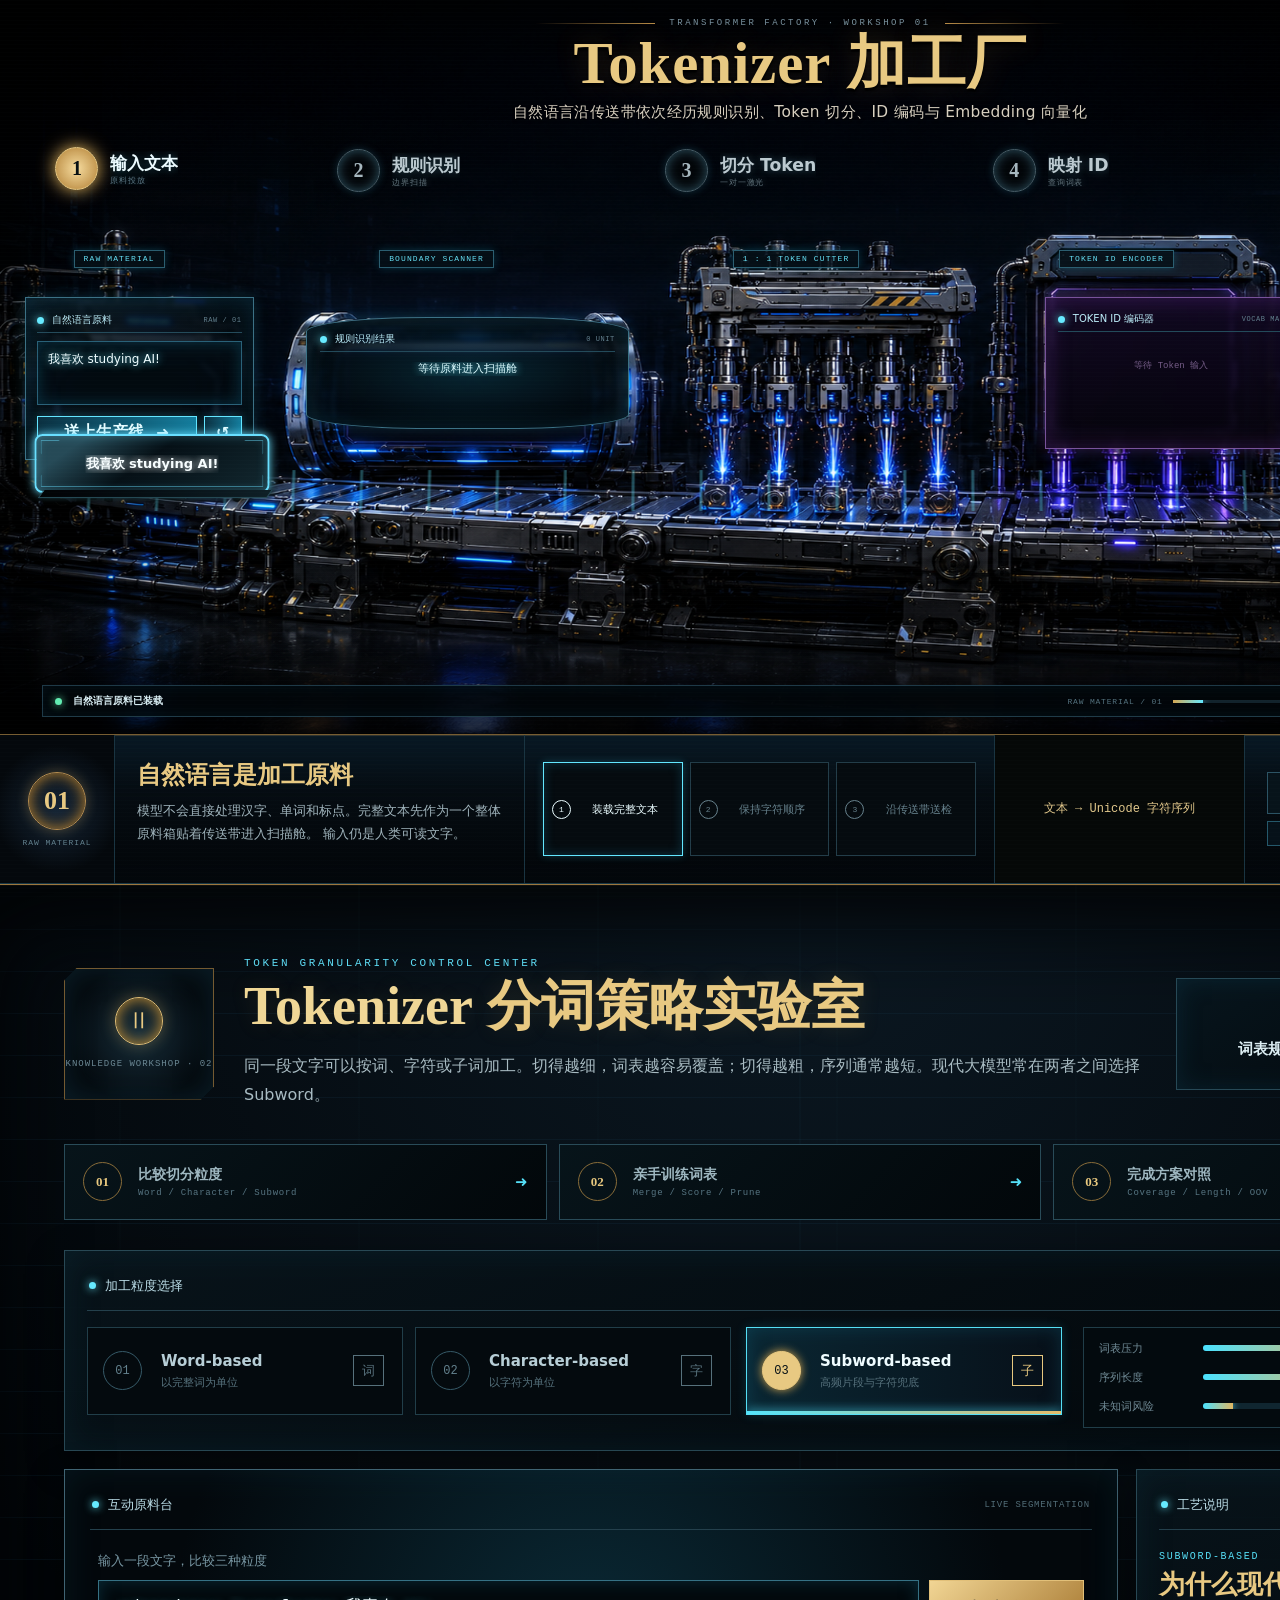
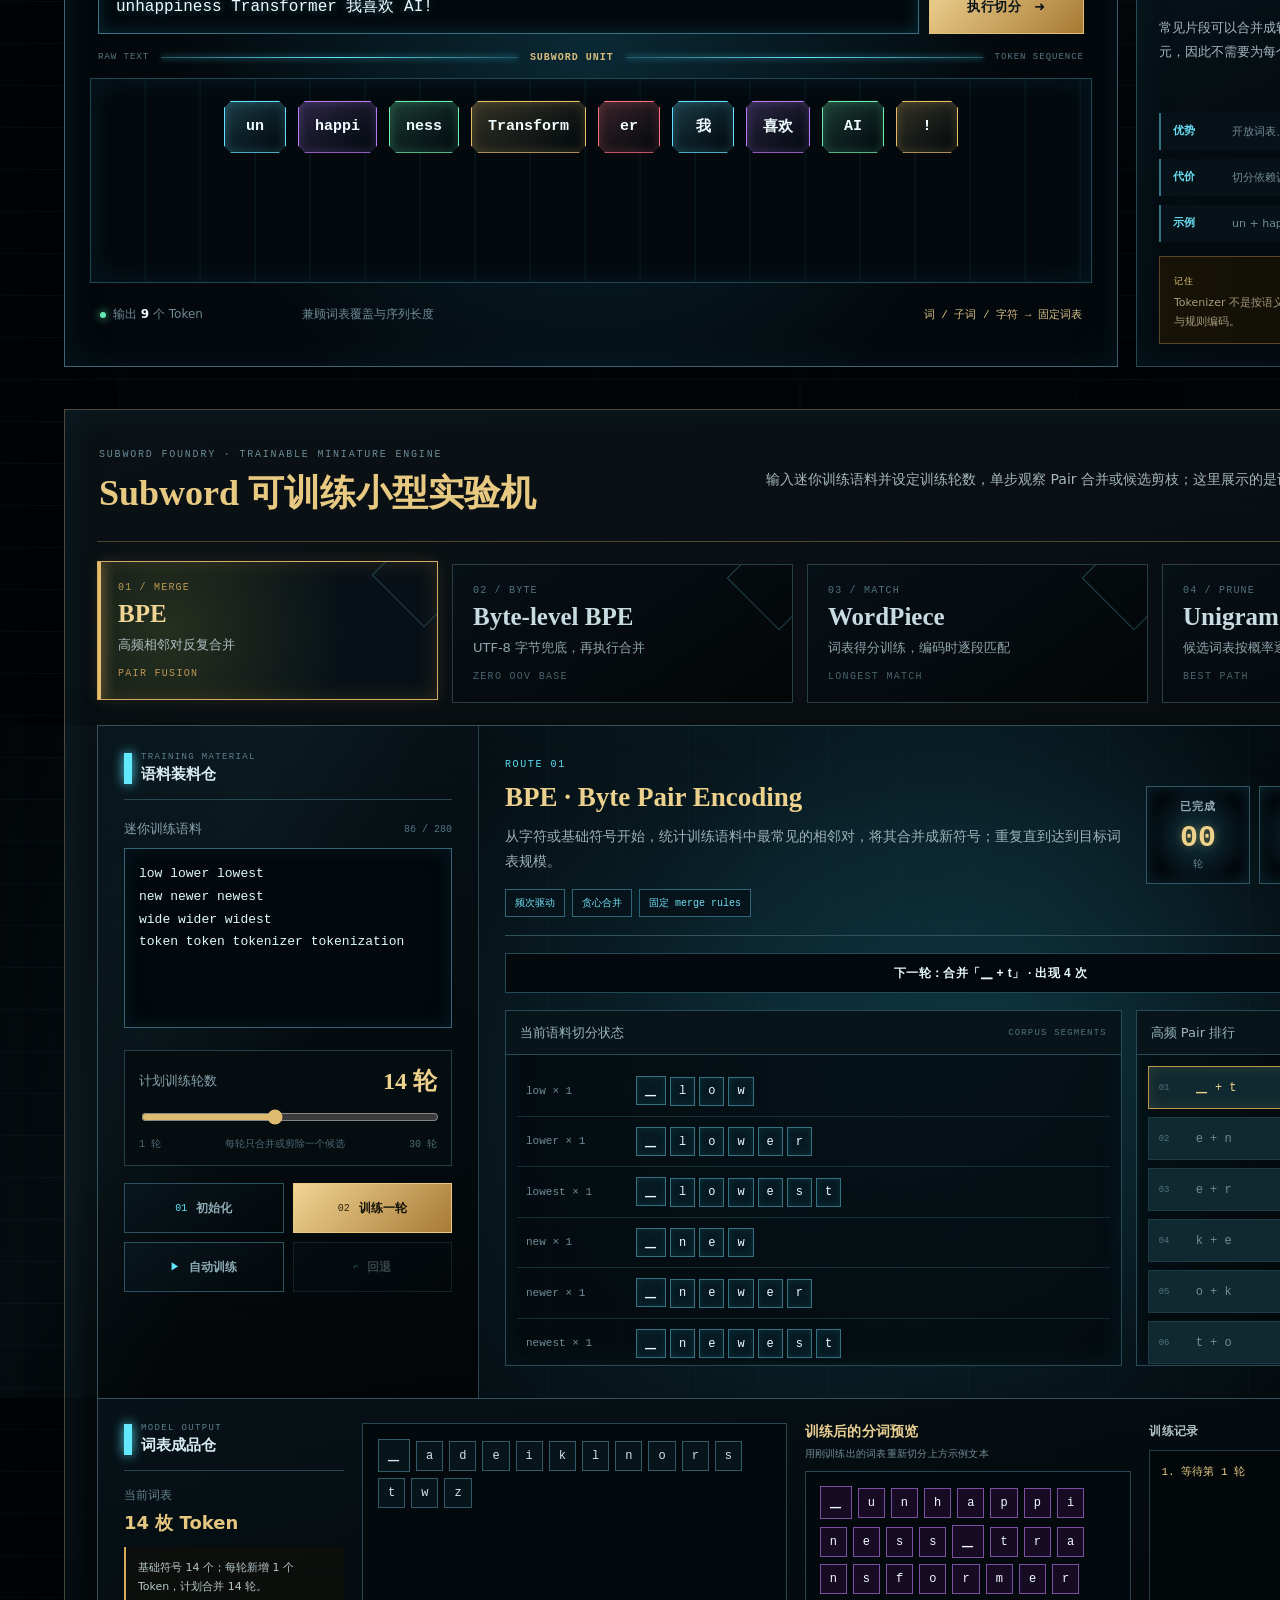
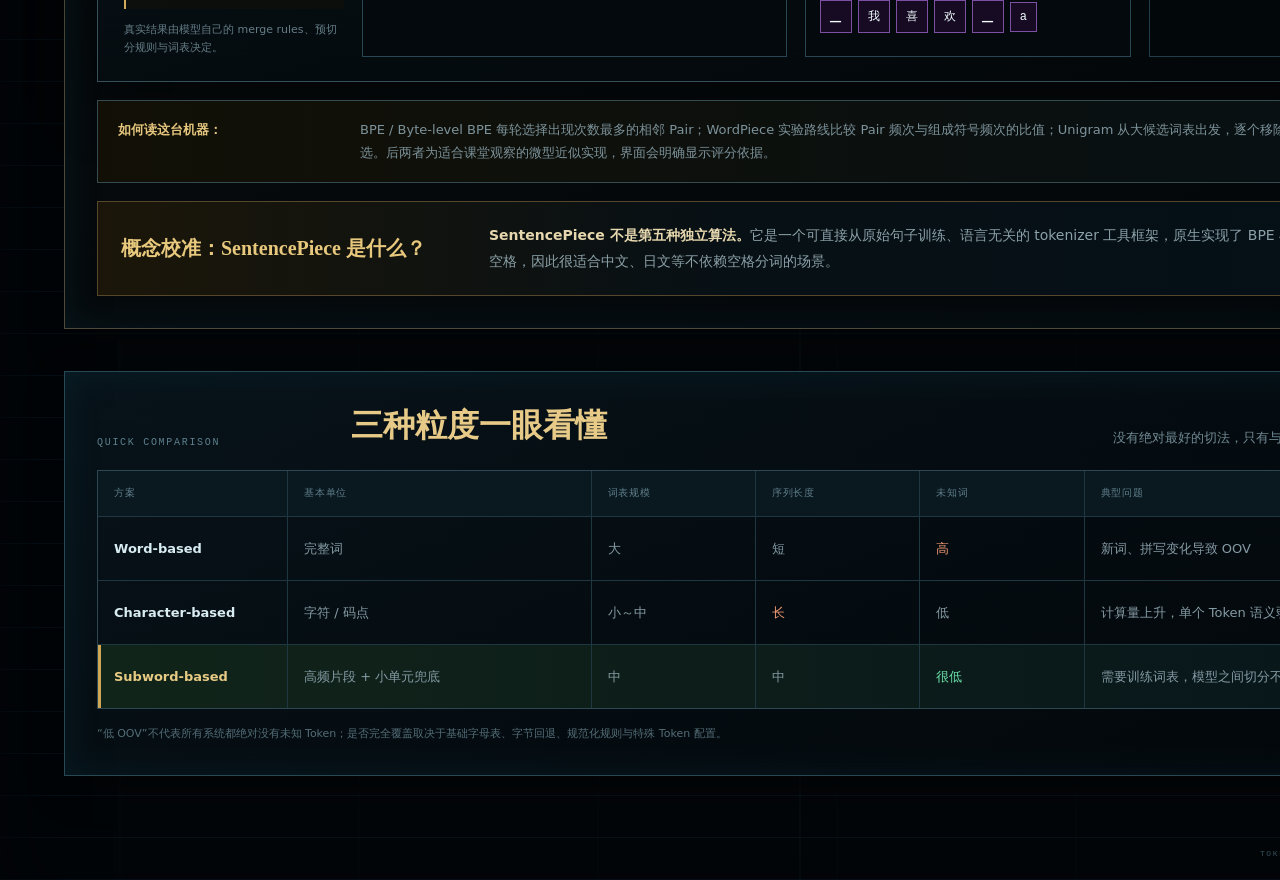
==== commit 965a90af: "Clarify tokenizer training controls" ====
--- a/index.html
+++ b/index.html
@@ -167,7 +167,7 @@
       <section class="subword-foundry" id="subwordTrainer" aria-labelledby="subwordTitle">
         <header class="foundry-title">
           <div><span>SUBWORD FOUNDRY · TRAINABLE MINIATURE ENGINE</span><h3 id="subwordTitle">Subword 可训练小型实验机</h3></div>
-          <p>输入迷你训练语料并设定目标词表，单步观察 Pair 合并或候选剪枝；这里展示的是训练过程，而不只是最终切分结果。</p>
+          <p>输入迷你训练语料并设定训练轮数，单步观察 Pair 合并或候选剪枝；这里展示的是训练过程，而不只是最终切分结果。</p>
         </header>
 
         <div class="algorithm-selector" role="tablist" aria-label="四种子词算法">
@@ -195,10 +195,10 @@
 wide wider widest
 token token tokenizer tokenization</textarea>
             </label>
-            <label class="vocab-control" for="targetVocab">
-              <span>目标词表大小 <b id="targetVocabValue">28</b></span>
-              <input id="targetVocab" type="range" min="8" max="64" value="28" step="1">
-              <small><i>8</i><i>词表越小，切分越细</i><i>64</i></small>
+            <label class="vocab-control" for="trainingRounds">
+              <span>计划训练轮数 <b id="trainingRoundsValue">14 轮</b></span>
+              <input id="trainingRounds" type="range" min="1" max="30" value="14" step="1">
+              <small><i>1 轮</i><i>每轮只合并或剪除一个候选</i><i>30 轮</i></small>
             </label>
             <div class="trainer-actions">
               <button id="initializeTrainer"><span>01</span>初始化</button>
@@ -206,7 +206,6 @@
               <button id="autoTrainer"><span>▶</span>自动训练</button>
               <button id="undoTrainer"><span>↶</span>回退</button>
             </div>
-            <p class="trainer-hint" id="trainerHint">先初始化：机器会从训练语料建立基础符号与统计表。</p>
           </aside>
 
           <section class="trainer-reactor" aria-live="polite">
@@ -218,9 +217,9 @@
                 <div class="algorithm-tags" id="algorithmTags"></div>
               </div>
               <div class="reactor-dials" aria-label="训练状态">
-                <span><small>ROUND</small><b id="trainerRound">00</b></span>
-                <span><small>VOCAB</small><b id="trainerVocabSize">--</b></span>
-                <span><small>TARGET</small><b id="trainerTarget">28</b></span>
+                <span><small>已完成</small><b id="trainerRound">00</b><em>轮</em></span>
+                <span><small>当前词表</small><b id="trainerVocabSize">--</b><em>Token</em></span>
+                <span><small>剩余动作</small><b id="trainerRemaining">14</b><em>轮</em></span>
               </div>
             </header>
             <div class="reactor-progress"><i id="trainerProgress"></i><span id="trainerStatus">等待装料</span></div>
@@ -234,18 +233,17 @@
                 <div id="candidateList" class="candidate-list"><p>尚无统计数据</p></div>
               </section>
             </div>
-            <div class="round-event" id="roundEvent">
-              <span>本轮机械动作</span><b>STANDBY</b><p>初始化后，每一轮的选择依据会显示在这里。</p>
-            </div>
+            <div class="round-event" id="roundEvent" hidden></div>
           </section>
 
           <aside class="vocab-chamber">
             <div class="machine-cap"><i></i><span>MODEL OUTPUT</span><b>词表成品仓</b></div>
             <div class="vocab-summary"><span>当前词表</span><b id="vocabSummary">0 枚 Token</b></div>
+            <p class="trainer-hint" id="trainerHint">初始化后，这里会说明基础符号和计划执行的动作。</p>
             <div class="vocab-grid" id="learnedVocab"><p>等待训练</p></div>
             <div class="learned-preview">
-              <span>用当前词表试切</span>
-              <div id="trainedPreview"><p>初始化后将使用上方实验室文本进行试切。</p></div>
+              <span><b>训练后的分词预览</b><small>用刚训练出的词表重新切分上方示例文本</small></span>
+              <div id="trainedPreview"><p>初始化后，这里会展示训练结果如何改变分词。</p></div>
             </div>
             <div class="training-log">
               <span>训练记录</span>
--- a/cinematic-belt.css
+++ b/cinematic-belt.css
@@ -306,12 +306,28 @@
 .strategy-matrix { max-width: 1500px; padding: 32px; }.strategy-matrix header { grid-template-columns: 230px 1fr 520px; gap: 24px; padding-bottom: 22px; }.strategy-matrix header > span { font-size: 10px; }.strategy-matrix h3 { font-size: 32px; }.strategy-matrix header p { font-size: 13px; line-height: 1.65; }
 .matrix-row { grid-template-columns: 190px 1.2fr .65fr .65fr .65fr 1.65fr; min-height: 64px; }.matrix-row > * { padding: 14px 16px; font-size: 13px; line-height: 1.5; }.matrix-head { min-height: 45px; }.matrix-head b { font-size: 10px; }.matrix-footnote { margin-top: 15px; font-size: 11px; line-height: 1.75; }
 
+/* Knowledge workshop V3 — beginner-first labels and action-based training controls. */
+.foundry-title { align-items: center; }.foundry-title > div { flex: 0 0 auto; }.foundry-title p { flex: 1; max-width: none; color: #a6b8be; font-size: 14px; line-height: 1.5; white-space: nowrap; }
+.algorithm-card > span, .algorithm-card > i { font-size: 10px; }.algorithm-card small { color: #90a5ad; font-size: 13px; }
+.corpus-field > span, .vocab-control > span { font-size: 13px; }.corpus-field em { font-size: 10px; }.vocab-control > span b { font-size: 24px; }.vocab-control small { font-size: 10px; }
+.reactor-head { grid-template-columns: minmax(0, 1fr) 330px; }.reactor-head .algorithm-identity p { font-size: 14px; }.algorithm-tags span { font-size: 10px; }
+.reactor-dials { align-self: center; }.reactor-dials > span { min-height: 98px; padding: 11px 5px; }.reactor-dials small { color: #9ab0b8; font: 700 11px "Microsoft YaHei", sans-serif; letter-spacing: .08em; }.reactor-dials b { margin: 7px 0 2px; font-size: 30px; }.reactor-dials em { color: #678590; font: normal 10px ui-monospace, Consolas, monospace; }
+.reactor-progress { height: 40px; }.reactor-progress span { padding: 0 18px; font: 800 12px "Microsoft YaHei", sans-serif; letter-spacing: .03em; }
+.reactor-grid section > header span { font-size: 13px; }.reactor-grid section > header b { font-size: 9px; }.segment-row > b { font-size: 11px; }.segment-token { font-size: 12px; }.candidate-row code { font-size: 12px; }.candidate-row span { font-size: 11px; }
+.round-event[hidden] { display: none; }.round-event:not([hidden]) { min-height: 74px; grid-template-columns: 125px 220px 1fr; animation: actionDockReveal .35s ease both; }.round-event > span { font-size: 10px; }.round-event > b { font-size: 16px; }.round-event > p { font-size: 12px; }
+.vocab-chamber { min-height: 280px; grid-template-rows: auto auto 1fr auto; }.vocab-chamber > .machine-cap { grid-row: 1; }.vocab-summary { grid-row: 2; margin-top: 4px; }.vocab-summary span { font-size: 12px; }.vocab-summary b { font-size: 18px; }
+.vocab-chamber .trainer-hint { grid-column: 1; grid-row: 3; min-height: 0; margin: 0; padding: 12px; color: #b7c6cb; font-size: 11px; line-height: 1.7; }.algorithm-caution { grid-row: 4; }
+.vocab-grid, .learned-preview, .training-log { grid-row: 1 / 5; }.learned-preview > span, .training-log > span { color: #afc1c7; font: 700 12px "Microsoft YaHei", sans-serif; letter-spacing: .02em; }.learned-preview > span b { display: block; color: #e9cf91; font-size: 14px; }.learned-preview > span small { display: block; margin-top: 5px; color: #718c96; font-size: 10px; font-weight: 500; line-height: 1.5; }.learned-preview > div, .training-log ol { min-height: 180px; }
+.vocab-chip, .preview-token { font-size: 12px; }.training-log ol { font-size: 11px; }.algorithm-caution { font-size: 11px; }
+.trainer-method-note { font-size: 13px; }.sentencepiece-note p { font-size: 14px; }
+
 @keyframes labTokenReveal { from { opacity: 0; transform: translateY(14px) scale(.75); filter: brightness(1.8); } }
 @keyframes timelineReveal { from { opacity: 0; transform: translateX(-14px); } }
 @keyframes reactorSweep { to { transform: translateX(110%); } }
 @keyframes fusionFlash { 0% { transform: scale(.72); filter: brightness(2.2); } 55% { transform: scale(1.08); } }
 @keyframes reactorFire { 0%,100% { box-shadow: none; } 38% { box-shadow: inset 0 0 70px #42dff52c, 0 0 20px #42dff52b; } }
 @keyframes progressFlash { from { left: -90px; } to { left: 110%; } }
+@keyframes actionDockReveal { from { opacity: 0; transform: translateY(-9px); } }
 
 @keyframes scannerSweep { 0% { left: -25%; } 100% { left: 110%; } }
 @keyframes typeReveal { from { opacity: 0; transform: translateY(7px) scale(.85); } }
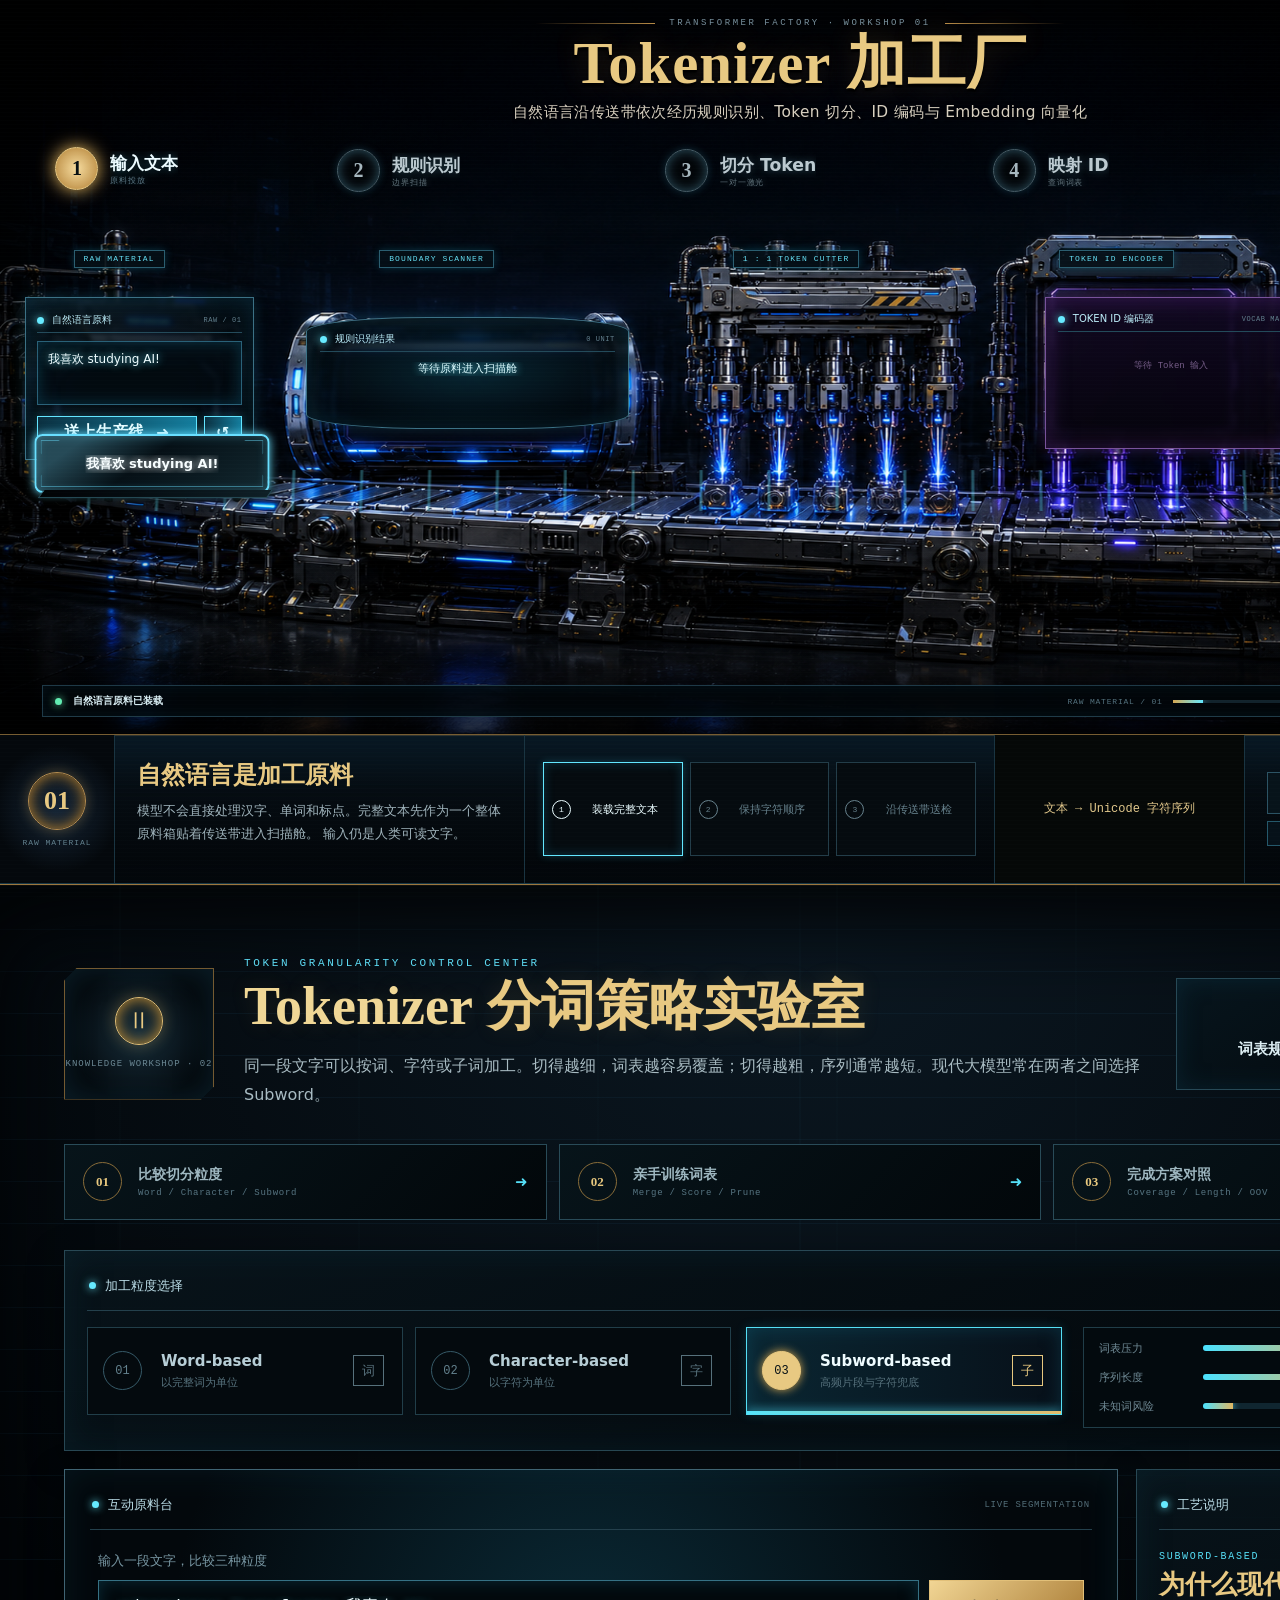
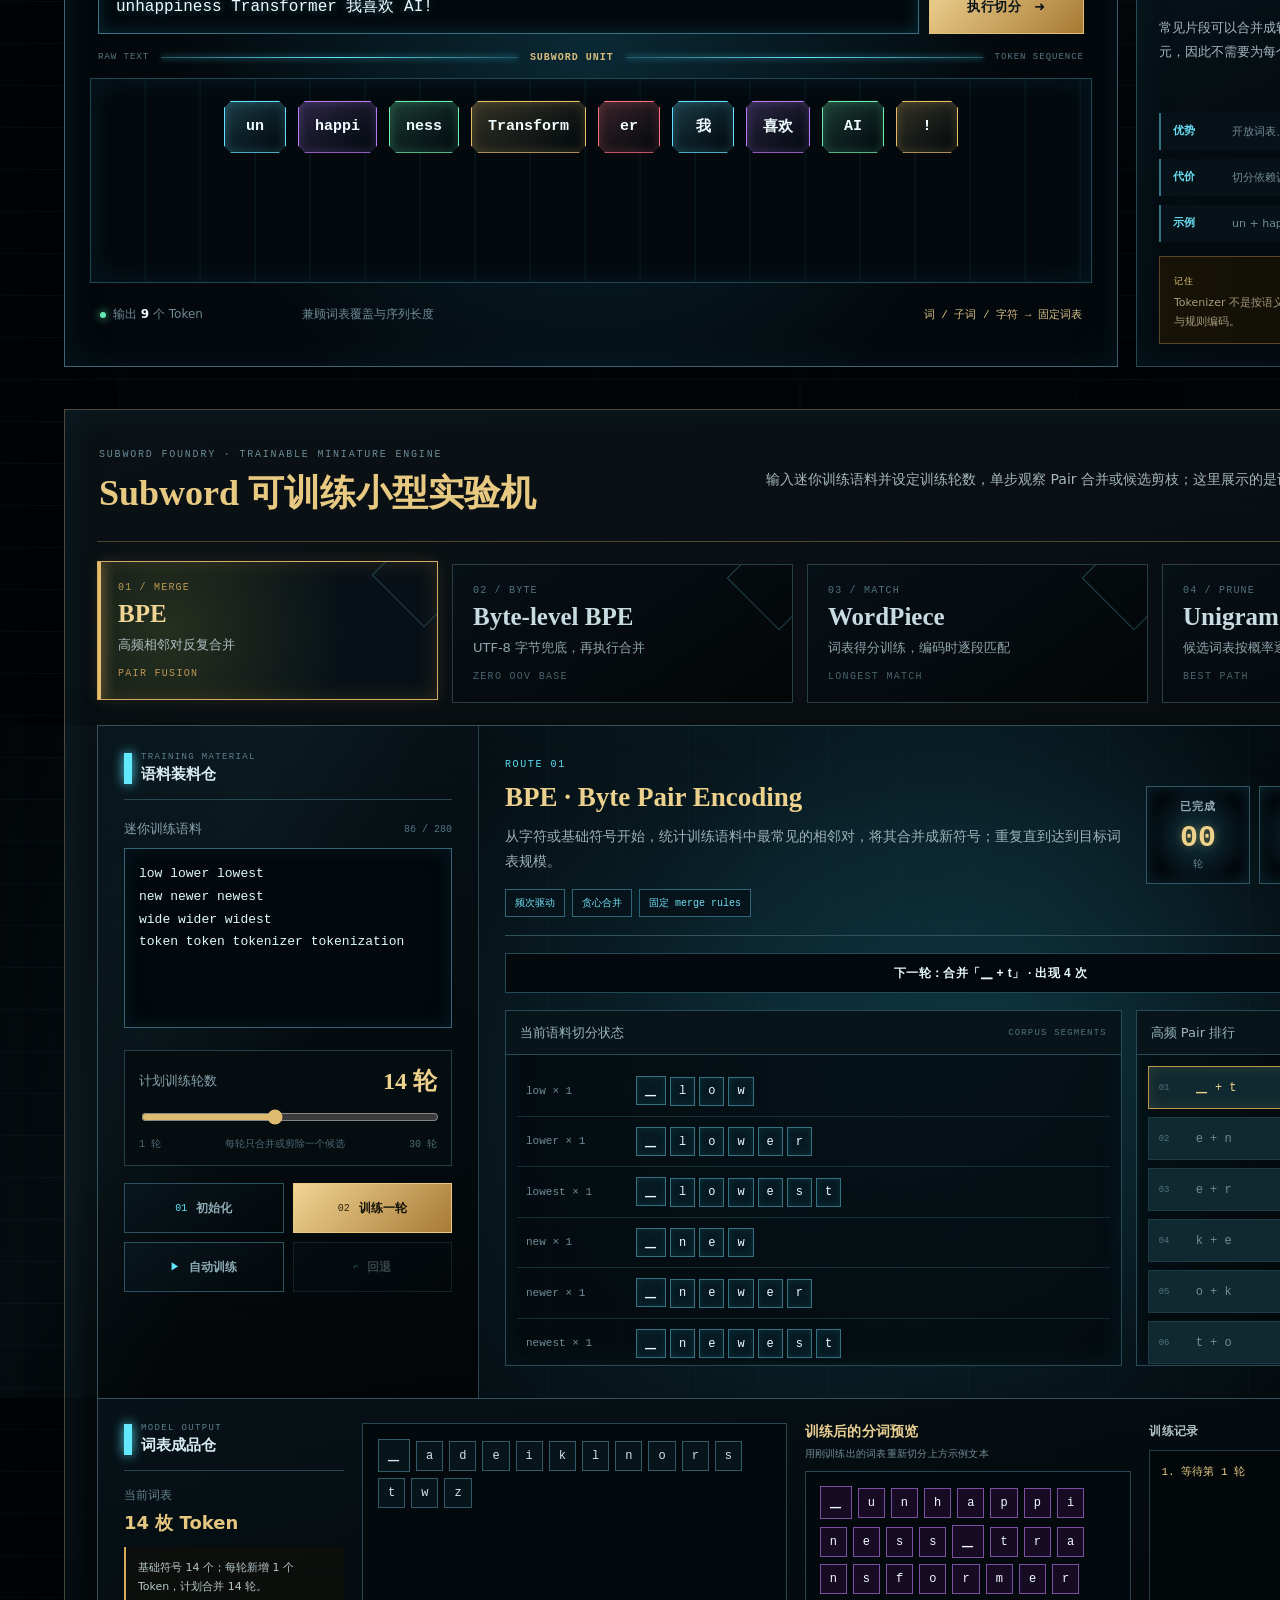
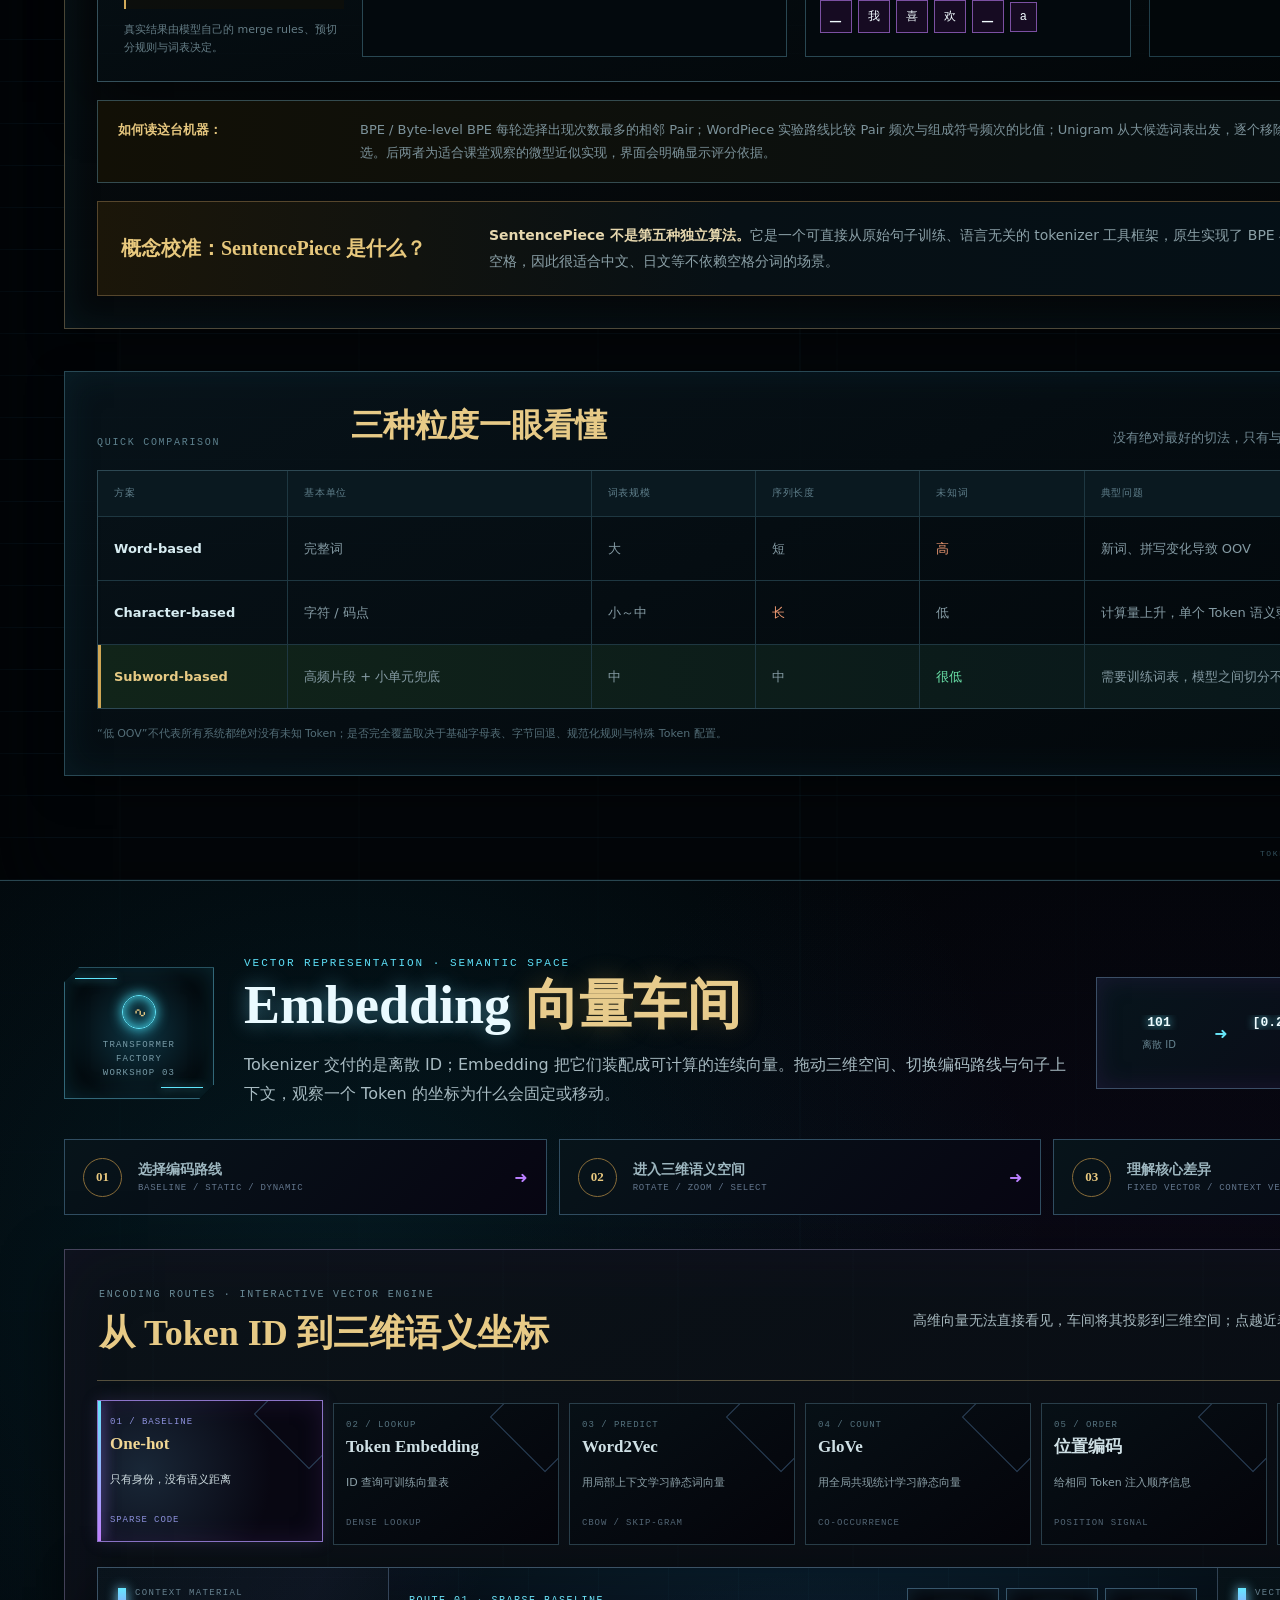
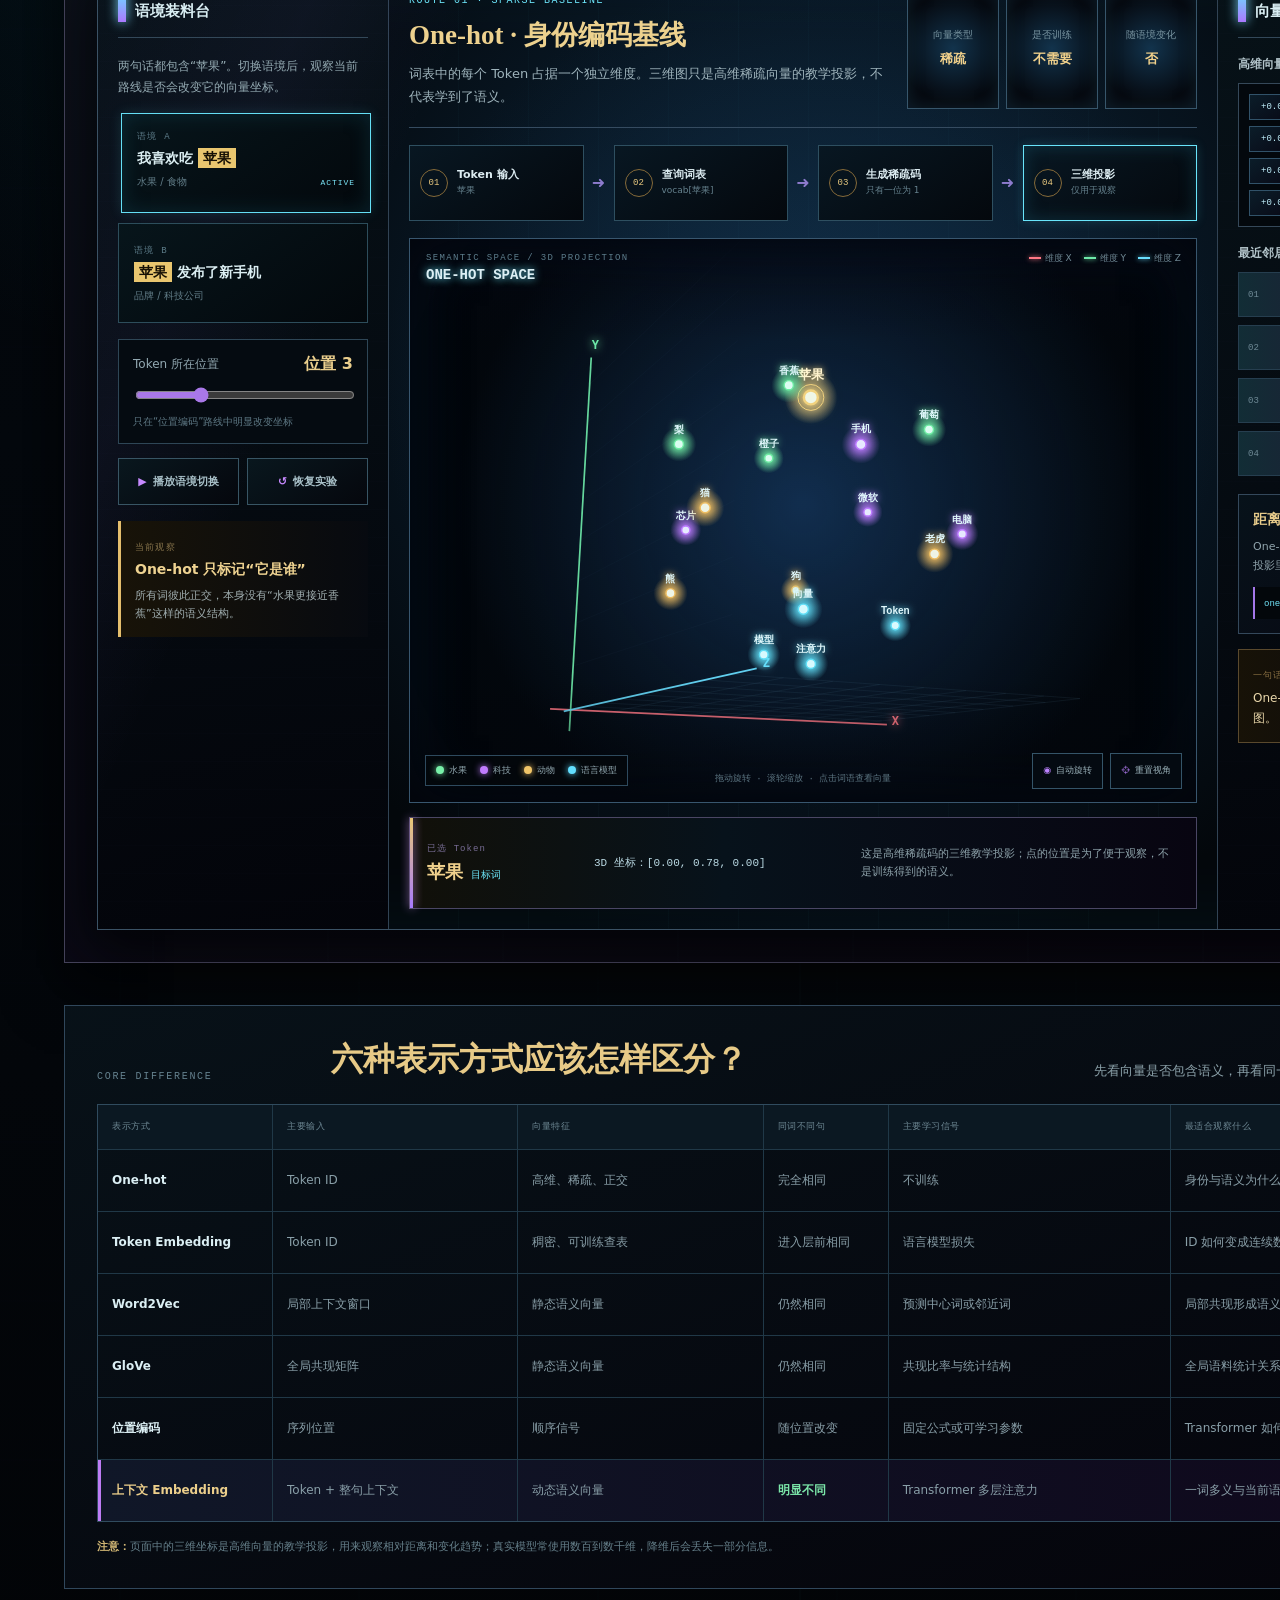
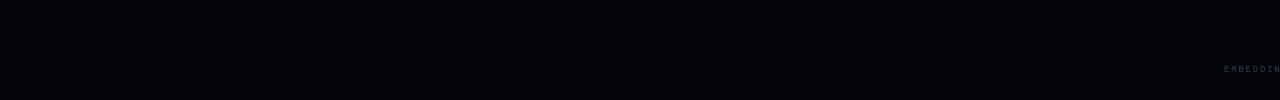
==== commit a5eaf793: "Add interactive embedding vector workshop" ====
--- a/index.html
+++ b/index.html
@@ -4,9 +4,10 @@
   <meta charset="utf-8">
   <meta name="viewport" content="width=device-width,initial-scale=1">
   <meta name="theme-color" content="#020407">
-  <meta name="description" content="用暗黑机械加工厂动态展示 Tokenizer 完整流程，并互动比较 Word、Character、Subword 与四种子词算法。">
-  <title>Tokenizer 加工厂｜动态传送带教学演示</title>
+  <meta name="description" content="用暗黑机械加工厂动态展示 Tokenizer 与 Embedding 完整流程，互动比较分词算法、静态词向量、位置编码与上下文向量。">
+  <title>LLM 原理加工厂｜Tokenizer 与 Embedding 动态教学</title>
   <link rel="stylesheet" href="cinematic-belt.css">
+  <link rel="stylesheet" href="embedding-workshop.css">
 </head>
 <body>
   <canvas id="particleCanvas" aria-hidden="true"></canvas>
@@ -91,7 +92,7 @@
         <button id="prevStage" title="上一个工位">‹</button>
         <button id="autoDemo">▶ 自动演示</button>
         <button id="nextStage" title="下一个工位">›</button>
-        <a class="lesson-deep-link" href="#tokenizerLab">深入分词策略 ↓</a>
+        <a class="lesson-deep-link" id="lessonDeepLink" href="#tokenizerLab">深入分词策略 ↓</a>
       </div>
     </section>
 
@@ -272,8 +273,158 @@
         <p class="matrix-footnote">“低 OOV”不代表所有系统都绝对没有未知 Token；是否完全覆盖取决于基础字母表、字节回退、规范化规则与特殊 Token 配置。</p>
       </section>
     </section>
+
+    <section class="embedding-lab" id="embeddingLab" aria-labelledby="embeddingLabTitle">
+      <header class="embedding-hero">
+        <div class="embedding-badge"><i></i><span>TRANSFORMER FACTORY<br>WORKSHOP 03</span></div>
+        <div class="embedding-hero-copy">
+          <p>VECTOR REPRESENTATION · SEMANTIC SPACE</p>
+          <h2 id="embeddingLabTitle"><em>Embedding</em> 向量车间</h2>
+          <p>Tokenizer 交付的是离散 ID；Embedding 把它们装配成可计算的连续向量。拖动三维空间、切换编码路线与句子上下文，观察一个 Token 的坐标为什么会固定或移动。</p>
+        </div>
+        <div class="embedding-principle" aria-label="Embedding 核心过程">
+          <span><b>101</b><small>离散 ID</small></span><i>➜</i>
+          <span><b>[0.21, −0.34, …]</b><small>稠密向量</small></span><i>➜</i>
+          <span><b>●</b><small>语义坐标</small></span>
+        </div>
+        <nav class="embedding-journey" aria-label="Embedding 学习路线">
+          <a href="#encodingRoutes"><b>01</b><span>选择编码路线<small>BASELINE / STATIC / DYNAMIC</small></span><i>➜</i></a>
+          <a href="#semanticSpace"><b>02</b><span>进入三维语义空间<small>ROTATE / ZOOM / SELECT</small></span><i>➜</i></a>
+          <a href="#embeddingComparison"><b>03</b><span>理解核心差异<small>FIXED VECTOR / CONTEXT VECTOR</small></span><i>✓</i></a>
+        </nav>
+      </header>
+
+      <section class="embedding-foundry" aria-labelledby="encodingTitle">
+        <header class="embedding-foundry-title">
+          <div><span>ENCODING ROUTES · INTERACTIVE VECTOR ENGINE</span><h3 id="encodingTitle">从 Token ID 到三维语义坐标</h3></div>
+          <p>高维向量无法直接看见，车间将其投影到三维空间；点越近表示当前编码方式认为它们越相似。</p>
+        </header>
+
+        <div class="encoding-routes" id="encodingRoutes" role="tablist" aria-label="六种向量表示方式">
+          <button class="encoding-route active" role="tab" aria-selected="true" data-embedding-method="onehot">
+            <span>01 / BASELINE</span><b>One-hot</b><small>只有身份，没有语义距离</small><i>SPARSE CODE</i>
+          </button>
+          <button class="encoding-route" role="tab" aria-selected="false" data-embedding-method="token">
+            <span>02 / LOOKUP</span><b>Token Embedding</b><small>ID 查询可训练向量表</small><i>DENSE LOOKUP</i>
+          </button>
+          <button class="encoding-route" role="tab" aria-selected="false" data-embedding-method="word2vec">
+            <span>03 / PREDICT</span><b>Word2Vec</b><small>用局部上下文学习静态词向量</small><i>CBOW / SKIP-GRAM</i>
+          </button>
+          <button class="encoding-route" role="tab" aria-selected="false" data-embedding-method="glove">
+            <span>04 / COUNT</span><b>GloVe</b><small>用全局共现统计学习静态向量</small><i>CO-OCCURRENCE</i>
+          </button>
+          <button class="encoding-route" role="tab" aria-selected="false" data-embedding-method="position">
+            <span>05 / ORDER</span><b>位置编码</b><small>给相同 Token 注入顺序信息</small><i>POSITION SIGNAL</i>
+          </button>
+          <button class="encoding-route" role="tab" aria-selected="false" data-embedding-method="contextual">
+            <span>06 / CONTEXT</span><b>上下文 Embedding</b><small>同一个词随句子动态改变</small><i>TRANSFORMER OUTPUT</i>
+          </button>
+        </div>
+
+        <div class="embedding-machine-shell" id="embeddingMachine">
+          <aside class="embedding-control-console">
+            <div class="vector-machine-cap"><i></i><span>CONTEXT MATERIAL</span><b>语境装料台</b></div>
+            <p class="control-intro">两句话都包含“苹果”。切换语境后，观察当前路线是否会改变它的向量坐标。</p>
+            <div class="context-switch" role="group" aria-label="选择苹果所在的句子">
+              <button class="active" data-embedding-context="fruit" aria-pressed="true"><span>语境 A</span><b>我喜欢吃 <em>苹果</em></b><small>水果 / 食物</small></button>
+              <button data-embedding-context="tech" aria-pressed="false"><span>语境 B</span><b><em>苹果</em> 发布了新手机</b><small>品牌 / 科技公司</small></button>
+            </div>
+            <label class="position-control" for="tokenPosition">
+              <span>Token 所在位置 <b id="tokenPositionValue">位置 3</b></span>
+              <input id="tokenPosition" type="range" min="1" max="8" value="3" step="1">
+              <small>只在“位置编码”路线中明显改变坐标</small>
+            </label>
+            <div class="context-actions">
+              <button id="animateContext"><span>▶</span>播放语境切换</button>
+              <button id="resetEmbedding"><span>↺</span>恢复实验</button>
+            </div>
+            <div class="encoding-verdict" id="encodingVerdict" aria-live="polite">
+              <span>当前观察</span>
+              <b>One-hot 只标记“它是谁”</b>
+              <p>所有词彼此正交，本身没有“水果更接近香蕉”这样的语义结构。</p>
+            </div>
+          </aside>
+
+          <section class="semantic-reactor" id="semanticSpace" aria-labelledby="semanticSpaceTitle">
+            <header class="semantic-reactor-head">
+              <div>
+                <span id="embeddingMethodSerial">ROUTE 01 · SPARSE BASELINE</span>
+                <h4 id="semanticSpaceTitle">One-hot · 身份编码基线</h4>
+                <p id="embeddingMethodDefinition">词表中的每个 Token 占据一个独立维度。三维图只是高维稀疏向量的教学投影，不代表学到了语义。</p>
+              </div>
+              <div class="vector-readouts" aria-label="当前向量状态">
+                <span><small>向量类型</small><b id="vectorType">稀疏</b></span>
+                <span><small>是否训练</small><b id="vectorTraining">不需要</b></span>
+                <span><small>随语境变化</small><b id="vectorDynamic">否</b></span>
+              </div>
+            </header>
+
+            <div class="vector-assembly-line" aria-label="当前编码路线的四个处理步骤">
+              <div class="active"><span>01</span><b id="assemblyStep1">Token 输入</b><small id="assemblyDetail1">苹果</small></div><i>➜</i>
+              <div><span>02</span><b id="assemblyStep2">查询词表</b><small id="assemblyDetail2">vocab[苹果]</small></div><i>➜</i>
+              <div><span>03</span><b id="assemblyStep3">生成稀疏码</b><small id="assemblyDetail3">只有一位为 1</small></div><i>➜</i>
+              <div><span>04</span><b id="assemblyStep4">三维投影</b><small id="assemblyDetail4">仅用于观察</small></div>
+            </div>
+
+            <div class="space-viewport" id="spaceViewport">
+              <canvas id="embeddingSpaceCanvas" aria-label="可旋转的三维嵌入空间，展示词语之间的距离与上下文变化"></canvas>
+              <div class="space-title"><span>SEMANTIC SPACE / 3D PROJECTION</span><b id="spaceModeLabel">ONE-HOT SPACE</b></div>
+              <div class="space-axis-key" aria-hidden="true"><span><i class="axis-x"></i>维度 X</span><span><i class="axis-y"></i>维度 Y</span><span><i class="axis-z"></i>维度 Z</span></div>
+              <div class="cluster-legend" aria-label="语义簇图例"><span><i class="fruit"></i>水果</span><span><i class="tech"></i>科技</span><span><i class="animal"></i>动物</span><span><i class="language"></i>语言模型</span></div>
+              <div class="space-help">拖动旋转 · 滚轮缩放 · 点击词语查看向量</div>
+              <div class="space-controls">
+                <button id="toggleSpaceRotation" aria-pressed="false"><span>◉</span>自动旋转</button>
+                <button id="resetSpaceView"><span>⌖</span>重置视角</button>
+              </div>
+            </div>
+
+            <div class="selected-vector" id="selectedVector" aria-live="polite">
+              <span><small>已选 Token</small><b id="selectedToken">苹果</b><em id="selectedCategory">目标词</em></span>
+              <code id="selectedCoordinates">3D 坐标：[0.82, 0.34, −0.18]</code>
+              <p id="selectedExplanation">点击空间中的任意词语，可以查看它在当前编码路线下的坐标和邻近词。</p>
+            </div>
+          </section>
+
+          <aside class="embedding-output-chamber">
+            <div class="vector-machine-cap"><i></i><span>VECTOR OUTPUT</span><b>向量成品仓</b></div>
+            <div class="dense-vector-output">
+              <span>高维向量片段 <small id="vectorDimension">1 × 16 维示意</small></span>
+              <div id="denseVectorCells" aria-label="当前 Token 的向量数值"></div>
+            </div>
+            <div class="neighbor-rack">
+              <span>最近邻居 <small>COSINE SIMILARITY</small></span>
+              <ol id="nearestNeighbors"></ol>
+            </div>
+            <div class="distance-explainer">
+              <b>距离代表什么？</b>
+              <p id="distanceExplanation">One-hot 中不同词的余弦相似度通常为 0；位置远近并不携带训练得到的语义。</p>
+              <code id="embeddingFormula">one_hot(token_id) ∈ {0,1}<sup>|V|</sup></code>
+            </div>
+            <div class="vector-takeaway">
+              <span>一句话记忆</span>
+              <p id="embeddingTakeaway">One-hot 是词表身份牌，不是语义地图。</p>
+            </div>
+          </aside>
+        </div>
+      </section>
+
+      <section class="embedding-comparison" id="embeddingComparison" aria-labelledby="embeddingComparisonTitle">
+        <header><span>CORE DIFFERENCE</span><h3 id="embeddingComparisonTitle">六种表示方式应该怎样区分？</h3><p>先看向量是否包含语义，再看同一 Token 会不会随位置或上下文改变。</p></header>
+        <div class="embedding-matrix" role="table" aria-label="六种向量表示方式对比">
+          <div class="embedding-matrix-row matrix-heading" role="row"><b>表示方式</b><b>主要输入</b><b>向量特征</b><b>同词不同句</b><b>主要学习信号</b><b>最适合观察什么</b></div>
+          <div class="embedding-matrix-row" role="row"><strong>One-hot</strong><span>Token ID</span><span>高维、稀疏、正交</span><span>完全相同</span><span>不训练</span><span>身份与语义为什么不同</span></div>
+          <div class="embedding-matrix-row" role="row"><strong>Token Embedding</strong><span>Token ID</span><span>稠密、可训练查表</span><span>进入层前相同</span><span>语言模型损失</span><span>ID 如何变成连续数值</span></div>
+          <div class="embedding-matrix-row" role="row"><strong>Word2Vec</strong><span>局部上下文窗口</span><span>静态语义向量</span><span>仍然相同</span><span>预测中心词或邻近词</span><span>局部共现形成语义邻域</span></div>
+          <div class="embedding-matrix-row" role="row"><strong>GloVe</strong><span>全局共现矩阵</span><span>静态语义向量</span><span>仍然相同</span><span>共现比率与统计结构</span><span>全局语料统计关系</span></div>
+          <div class="embedding-matrix-row" role="row"><strong>位置编码</strong><span>序列位置</span><span>顺序信号</span><span>随位置改变</span><span>固定公式或可学习参数</span><span>Transformer 如何知道先后</span></div>
+          <div class="embedding-matrix-row featured" role="row"><strong>上下文 Embedding</strong><span>Token + 整句上下文</span><span>动态语义向量</span><span class="dynamic">明显不同</span><span>Transformer 多层注意力</span><span>一词多义与当前语义</span></div>
+        </div>
+        <p class="embedding-footnote"><b>注意：</b>页面中的三维坐标是高维向量的教学投影，用来观察相对距离和变化趋势；真实模型常使用数百到数千维，降维后会丢失一部分信息。</p>
+      </section>
+    </section>
   </main>
 
   <script src="cinematic-belt.js"></script>
+  <script src="embedding-workshop.js"></script>
 </body>
 </html>
--- a/embedding-workshop.css
+++ b/embedding-workshop.css
@@ -0,0 +1,210 @@
+.embedding-lab {
+  position: relative;
+  min-height: 1000px;
+  padding: 76px 64px 110px;
+  overflow: hidden;
+  color: #dcecf2;
+  background:
+    radial-gradient(circle at 74% 22%, #3c166326, transparent 32%),
+    radial-gradient(circle at 21% 17%, #0d78942b, transparent 30%),
+    linear-gradient(180deg, #020508, #04080d 48%, #020407);
+  border-top: 1px solid #294650;
+  scroll-behavior: smooth;
+}
+.embedding-lab::before {
+  content: "";
+  position: absolute;
+  inset: 0;
+  pointer-events: none;
+  opacity: .22;
+  background:
+    linear-gradient(90deg, transparent 49.9%, #54e4ff18 50%, transparent 50.1%),
+    repeating-linear-gradient(90deg, transparent 0 119px, #4ddcf612 120px, transparent 121px 239px),
+    repeating-linear-gradient(0deg, transparent 0 79px, #a66eff0d 80px, transparent 81px 159px);
+}
+.embedding-lab::after {
+  content: "EMBEDDING KNOWLEDGE SYSTEM / FACTORY FLOOR 03";
+  position: absolute;
+  right: 52px;
+  bottom: 24px;
+  color: #303f54;
+  font: 9px ui-monospace, Consolas, monospace;
+  letter-spacing: .2em;
+}
+.embedding-lab :is(#encodingRoutes, #semanticSpace, #embeddingComparison) { scroll-margin-top: 24px; }
+
+.embedding-hero {
+  position: relative;
+  z-index: 1;
+  max-width: 1500px;
+  margin: 0 auto 34px;
+  display: grid;
+  grid-template-columns: 150px minmax(640px, 1fr) 440px;
+  gap: 30px;
+  align-items: center;
+}
+.embedding-badge {
+  position: relative;
+  height: 132px;
+  display: grid;
+  place-items: center;
+  padding: 16px;
+  overflow: hidden;
+  color: #72e8ff;
+  border: 1px solid #326778;
+  clip-path: polygon(15px 0, 100% 0, 100% calc(100% - 15px), calc(100% - 15px) 100%, 0 100%, 0 15px);
+  background: radial-gradient(circle, #0d3341, #03090d 72%);
+  box-shadow: inset 0 0 25px #18697e4f, 0 0 18px #50def326;
+  text-align: center;
+}
+.embedding-badge::before,
+.embedding-badge::after { content: ""; position: absolute; width: 42px; height: 1px; background: #5fe6fc; box-shadow: 0 0 8px #5fe6fc; }
+.embedding-badge::before { left: 10px; top: 10px; }.embedding-badge::after { right: 10px; bottom: 10px; }
+.embedding-badge i { width: 34px; height: 34px; margin-bottom: 42px; border: 1px solid #61e5fa; border-radius: 50%; box-shadow: inset 0 0 13px #45dff5, 0 0 13px #45dff5; }
+.embedding-badge i::before { content: "∿"; display: grid; place-items: center; width: 100%; height: 100%; color: #e7ca84; font: 22px Georgia, serif; }
+.embedding-badge span { position: absolute; left: 12px; right: 12px; bottom: 17px; color: #789ba7; font: 9px/1.55 ui-monospace, Consolas, monospace; letter-spacing: .13em; }
+.embedding-hero-copy > p:first-child { margin: 0 0 8px; color: #5ddff7; font: 11px ui-monospace, Consolas, monospace; letter-spacing: .18em; }
+.embedding-hero-copy h2 { margin: 0; color: #e7cb8c; font: 700 54px/1.05 Georgia, "Times New Roman", "Songti SC", serif; text-shadow: 0 0 25px #c9973940; }
+.embedding-hero-copy h2 em { color: #eafaff; font-style: normal; text-shadow: 0 0 20px #75ddff78; }
+.embedding-hero-copy > p:last-child { max-width: 870px; margin: 16px 0 0; color: #a8bbc2; font-size: 16px; line-height: 1.85; }
+.embedding-principle {
+  min-height: 112px;
+  display: grid;
+  grid-template-columns: 90px 22px 1fr 22px 92px;
+  align-items: center;
+  gap: 6px;
+  padding: 17px;
+  border: 1px solid #3b4e66;
+  background: linear-gradient(135deg, #07151c, #0c0716);
+  box-shadow: inset 0 0 25px #4c267244;
+}
+.embedding-principle > span { min-width: 0; text-align: center; }.embedding-principle > i { color: #67e4f7; font-style: normal; text-align: center; }
+.embedding-principle b { display: block; overflow: hidden; color: #eefcff; font: 700 13px ui-monospace, Consolas, monospace; white-space: nowrap; text-overflow: ellipsis; text-shadow: 0 0 9px #69e6ff; }
+.embedding-principle > span:last-child b { color: #c78aff; font-size: 30px; line-height: .8; }
+.embedding-principle small { display: block; margin-top: 8px; color: #66838f; font-size: 10px; }
+.embedding-journey { grid-column: 1 / -1; display: grid; grid-template-columns: repeat(3, 1fr); gap: 12px; }
+.embedding-journey a {
+  position: relative;
+  min-height: 76px;
+  display: grid;
+  grid-template-columns: 42px 1fr 24px;
+  align-items: center;
+  gap: 13px;
+  padding: 13px 18px;
+  overflow: hidden;
+  color: #9eb7c0;
+  border: 1px solid #304d61;
+  background: linear-gradient(135deg, #07141a, #070512);
+  text-decoration: none;
+  transition: .28s ease;
+}
+.embedding-journey a::before { content: ""; position: absolute; left: -35%; top: 0; width: 30%; height: 100%; opacity: 0; background: linear-gradient(90deg, transparent, #b874ff28, transparent); transform: skewX(-20deg); transition: .45s ease; }
+.embedding-journey a:hover { color: #effcff; border-color: #7d8cff; transform: translateY(-3px); box-shadow: inset 0 0 22px #552a8a42, 0 8px 22px #0008; }.embedding-journey a:hover::before { left: 110%; opacity: 1; }
+.embedding-journey a > b { width: 39px; height: 39px; display: grid; place-items: center; color: #e9c97f; border: 1px solid #886c39; border-radius: 50%; font: 700 13px Georgia, serif; }
+.embedding-journey a span { font-size: 14px; font-weight: 800; }.embedding-journey a small { display: block; margin-top: 4px; color: #63768d; font: 9px ui-monospace, Consolas, monospace; letter-spacing: .08em; }.embedding-journey a > i { color: #ba7fff; font-style: normal; text-align: right; }
+
+.embedding-foundry {
+  position: relative;
+  z-index: 1;
+  max-width: 1500px;
+  margin: 0 auto 42px;
+  padding: 32px;
+  border: 1px solid #45435b;
+  background: linear-gradient(160deg, #0b1218f7, #05040bf7);
+  box-shadow: inset 0 0 70px #38195e1f, 0 24px 55px #0009;
+}
+.embedding-foundry::before { content: ""; position: absolute; inset: 0; pointer-events: none; opacity: .22; background: repeating-linear-gradient(90deg, transparent 0 87px, #64e3ff12 88px, transparent 89px 175px); }
+.embedding-foundry-title { position: relative; display: flex; align-items: center; justify-content: space-between; gap: 28px; padding: 0 2px 22px; border-bottom: 1px solid #55503d; }
+.embedding-foundry-title span { color: #6a8b97; font: 10px ui-monospace, Consolas, monospace; letter-spacing: .18em; }.embedding-foundry-title h3 { margin: 8px 0 0; color: #e7ca86; font: 700 36px Georgia, "Songti SC", serif; }.embedding-foundry-title p { flex: 1; margin: 0; color: #a6b8be; font-size: 14px; line-height: 1.6; text-align: right; white-space: nowrap; }
+
+.encoding-routes { position: relative; display: grid; grid-template-columns: repeat(6, 1fr); gap: 10px; padding: 22px 0; }
+.encoding-route {
+  position: relative;
+  min-height: 142px;
+  display: grid;
+  align-content: center;
+  gap: 7px;
+  padding: 17px 15px;
+  overflow: hidden;
+  color: #76909a;
+  border: 1px solid #293e4a;
+  background: linear-gradient(145deg, #071016, #04040a);
+  text-align: left;
+  transition: .25s ease;
+}
+.encoding-route::before { content: ""; position: absolute; left: 0; top: 0; bottom: 0; width: 3px; opacity: 0; background: linear-gradient(#65e4fb, #c37fff); box-shadow: 0 0 13px #9c7fff; transition: opacity .25s ease; }
+.encoding-route::after { content: ""; position: absolute; right: -26px; top: -26px; width: 76px; height: 76px; border: 1px solid #2b4059; transform: rotate(45deg); }
+.encoding-route > span { color: #54717d; font: 9px ui-monospace, Consolas, monospace; letter-spacing: .11em; }.encoding-route > b { min-height: 31px; color: #cfe0e5; font: 700 19px/1.15 Georgia, "Times New Roman", serif; }.encoding-route small { min-height: 36px; color: #8ca0a8; font-size: 11px; line-height: 1.5; }.encoding-route > i { color: #526574; font: 9px ui-monospace, Consolas, monospace; letter-spacing: .1em; }
+.encoding-route:hover, .encoding-route.active { border-color: #8c74c8; transform: translateY(-3px); background: radial-gradient(circle at 20% 50%, #192737, #080712 67%); box-shadow: inset 0 0 24px #5e36903b, 0 0 15px #7d5ab836; }.encoding-route.active::before { opacity: 1; }.encoding-route.active > span, .encoding-route.active > i { color: #8d91dc; }.encoding-route.active > b { color: #f1d794; }.encoding-route.active small { color: #d0dee2; }
+
+.embedding-machine-shell {
+  position: relative;
+  display: grid;
+  grid-template-columns: 310px minmax(720px, 1fr) 300px;
+  min-height: 850px;
+  overflow: hidden;
+  border: 1px solid #3b5265;
+  background: radial-gradient(circle at 52% 39%, #0e2940, #03070b 68%);
+  box-shadow: inset 0 0 80px #0a47602b, 0 20px 50px #0008;
+}
+.embedding-machine-shell > * { min-width: 0; padding: 24px; }.embedding-machine-shell > * + * { border-left: 1px solid #314354; }
+.embedding-control-console, .embedding-output-chamber { position: relative; background: linear-gradient(165deg, #071218f5, #03040af8); }
+.embedding-control-console::after, .embedding-output-chamber::after { content: ""; position: absolute; inset: 0; pointer-events: none; opacity: .13; background: repeating-linear-gradient(0deg, transparent 0 27px, #7c70ff1c 28px); }
+.vector-machine-cap { position: relative; z-index: 1; display: grid; grid-template-columns: 9px 1fr; gap: 3px 8px; padding-bottom: 15px; border-bottom: 1px solid #334859; }.vector-machine-cap i { grid-row: 1 / 3; align-self: center; width: 8px; height: 34px; background: linear-gradient(#64e8ff, #ab79ff); box-shadow: 0 0 12px #7ddcff; }.vector-machine-cap span { color: #66818f; font: 9px ui-monospace, Consolas, monospace; letter-spacing: .15em; }.vector-machine-cap b { color: #d9eef3; font-size: 15px; }
+.control-intro, .context-switch, .position-control, .context-actions, .encoding-verdict, .dense-vector-output, .neighbor-rack, .distance-explainer, .vector-takeaway { position: relative; z-index: 1; }
+.control-intro { margin: 18px 0 15px; color: #94aab2; font-size: 12px; line-height: 1.75; }
+.context-switch { display: grid; gap: 10px; }
+.context-switch button { min-height: 100px; display: grid; align-content: center; gap: 7px; padding: 14px 15px; color: #7994a0; border: 1px solid #2d4d5b; background: linear-gradient(145deg, #07151b, #03080c); text-align: left; transition: .25s ease; }
+.context-switch button span { color: #5d7c89; font: 9px ui-monospace, Consolas, monospace; letter-spacing: .14em; }.context-switch button b { color: #dbeef2; font-size: 14px; }.context-switch button em { padding: 2px 5px; color: #161005; background: #e9c66f; font-style: normal; }.context-switch button small { color: #627d88; font-size: 10px; }
+.context-switch button:hover, .context-switch button.active { border-color: #65dff5; transform: translateX(3px); box-shadow: inset 0 0 20px #1d78913c, 0 0 12px #5ee4fa24; }.context-switch button.active::after { content: "ACTIVE"; justify-self: end; margin-top: -18px; color: #7de9fb; font: 8px ui-monospace, Consolas, monospace; letter-spacing: .12em; }
+.context-switch button[data-embedding-context="tech"].active { border-color: #b579f3; box-shadow: inset 0 0 20px #6c328e42, 0 0 12px #a85ff22c; }
+.position-control { display: block; margin-top: 16px; padding: 14px; border: 1px solid #2e4656; background: #050b11; }.position-control > span { display: flex; justify-content: space-between; align-items: center; margin-bottom: 10px; color: #93a9b2; font-size: 12px; }.position-control > span b { color: #ebcf8d; font-size: 16px; }.position-control input { width: 100%; accent-color: #a978e8; }.position-control small { display: block; margin-top: 7px; color: #5e7884; font-size: 10px; line-height: 1.5; }
+.context-actions { display: grid; grid-template-columns: 1fr 1fr; gap: 8px; margin-top: 14px; }.context-actions button { min-height: 47px; color: #a8c0c8; border: 1px solid #385564; background: linear-gradient(145deg, #09171e, #05070d); font-size: 11px; font-weight: 800; }.context-actions button:hover { color: #f2fcff; border-color: #76e8fb; box-shadow: inset 0 0 15px #24819a47; }.context-actions button span { margin-right: 6px; color: #c78aff; }
+.encoding-verdict { margin-top: 16px; padding: 14px; border-left: 3px solid #e4be6d; background: linear-gradient(90deg, #181308, #070a10); }.encoding-verdict > span { color: #86734b; font: 9px ui-monospace, Consolas, monospace; letter-spacing: .13em; }.encoding-verdict b { display: block; margin-top: 7px; color: #efd391; font-size: 14px; }.encoding-verdict p { margin: 8px 0 0; color: #a1afb1; font-size: 11px; line-height: 1.65; }
+
+.semantic-reactor { position: relative; background: radial-gradient(circle at 50% 44%, #14345185, transparent 62%), repeating-linear-gradient(90deg, transparent 0 69px, #55dff50b 70px); }
+.semantic-reactor::before { content: ""; position: absolute; inset: 0; pointer-events: none; background: linear-gradient(115deg, transparent 20%, #9d75ff0d 47%, transparent 60%); transform: translateX(-80%); animation: embeddingReactorSweep 6s linear infinite; }
+.semantic-reactor-head { position: relative; display: grid; grid-template-columns: 1fr 290px; gap: 22px; padding-bottom: 18px; border-bottom: 1px solid #354b60; }.semantic-reactor-head > div:first-child > span { color: #6de6fa; font: 10px ui-monospace, Consolas, monospace; letter-spacing: .15em; }.semantic-reactor-head h4 { margin: 10px 0; color: #edd18e; font: 700 27px Georgia, "Times New Roman", serif; }.semantic-reactor-head p { max-width: 680px; margin: 0; color: #9eb3bb; font-size: 13px; line-height: 1.75; }
+.vector-readouts { display: grid; grid-template-columns: repeat(3, 1fr); gap: 7px; }.vector-readouts > span { min-height: 88px; display: grid; place-items: center; align-content: center; padding: 7px; border: 1px solid #37566b; background: radial-gradient(circle, #12334c, #05080e 73%); box-shadow: inset 0 0 18px #33789d38; text-align: center; }.vector-readouts small { color: #7894a0; font-size: 10px; }.vector-readouts b { margin-top: 8px; color: #f1d18b; font-size: 13px; }
+.vector-assembly-line { position: relative; display: grid; grid-template-columns: 1fr 20px 1fr 20px 1fr 20px 1fr; align-items: stretch; gap: 5px; margin: 17px 0; }.vector-assembly-line > div { min-height: 76px; display: grid; grid-template-columns: 29px 1fr; grid-template-rows: 1fr 1fr; gap: 2px 8px; align-items: center; padding: 10px; border: 1px solid #2e4f60; background: linear-gradient(145deg, #081722, #04080d); }.vector-assembly-line > div.active { border-color: #69e5fb; box-shadow: inset 0 0 17px #2185a047, 0 0 10px #55dff52b; }.vector-assembly-line div > span { grid-row: 1 / 3; width: 28px; height: 28px; display: grid; place-items: center; color: #e9c97f; border: 1px solid #856a39; border-radius: 50%; font: 9px ui-monospace, Consolas, monospace; }.vector-assembly-line b { align-self: end; color: #dcecf1; font-size: 11px; }.vector-assembly-line small { align-self: start; overflow: hidden; color: #66828e; font-size: 9px; white-space: nowrap; text-overflow: ellipsis; }.vector-assembly-line > i { align-self: center; color: #8d7bcd; font-style: normal; text-align: center; }
+
+.space-viewport { position: relative; height: 565px; overflow: hidden; border: 1px solid #38566e; background: radial-gradient(circle at 50% 47%, #102b49, #03070c 70%); box-shadow: inset 0 0 58px #153e684d; cursor: grab; touch-action: none; }.space-viewport.dragging { cursor: grabbing; }.space-viewport::after { content: ""; position: absolute; inset: 0; z-index: 1; pointer-events: none; box-shadow: inset 0 0 55px #02040a; background: linear-gradient(180deg, #04071466, transparent 18% 78%, #02040a8a); }
+#embeddingSpaceCanvas { position: absolute; inset: 0; z-index: 0; width: 100%; height: 100%; display: block; }
+.space-title { position: absolute; z-index: 3; left: 16px; top: 14px; display: grid; gap: 4px; pointer-events: none; }.space-title span { color: #5d7d8c; font: 9px ui-monospace, Consolas, monospace; letter-spacing: .15em; }.space-title b { color: #dceff4; font: 700 14px ui-monospace, Consolas, monospace; text-shadow: 0 0 8px #69e5ff; }
+.space-axis-key { position: absolute; z-index: 3; right: 15px; top: 13px; display: flex; gap: 12px; color: #718a96; font-size: 9px; pointer-events: none; }.space-axis-key span { display: flex; align-items: center; gap: 4px; }.space-axis-key i { width: 12px; height: 2px; box-shadow: 0 0 5px currentColor; }.axis-x { color: #ff7885; background: currentColor; }.axis-y { color: #6ee9a9; background: currentColor; }.axis-z { color: #69dfff; background: currentColor; }
+.cluster-legend { position: absolute; z-index: 3; left: 15px; bottom: 16px; display: flex; gap: 13px; padding: 8px 10px; color: #91a7af; background: #03070cbc; border: 1px solid #2e4a5e; font-size: 9px; pointer-events: none; }.cluster-legend span { display: flex; align-items: center; gap: 5px; }.cluster-legend i { width: 8px; height: 8px; border-radius: 50%; box-shadow: 0 0 7px currentColor; }.cluster-legend .fruit { color: #78f0a8; background: currentColor; }.cluster-legend .tech { color: #c17cff; background: currentColor; }.cluster-legend .animal { color: #f1c568; background: currentColor; }.cluster-legend .language { color: #62dfff; background: currentColor; }
+.space-help { position: absolute; z-index: 3; left: 50%; bottom: 17px; transform: translateX(-50%); color: #5b7480; font: 9px ui-monospace, Consolas, monospace; pointer-events: none; white-space: nowrap; }
+.space-controls { position: absolute; z-index: 4; right: 14px; bottom: 13px; display: flex; gap: 7px; }.space-controls button { min-height: 36px; padding: 0 10px; color: #9bb2ba; border: 1px solid #345468; background: #050b12d9; font-size: 9px; }.space-controls button:hover, .space-controls button[aria-pressed="true"] { color: #effcff; border-color: #78e8fa; box-shadow: inset 0 0 12px #277a9347; }.space-controls span { margin-right: 5px; color: #bd82ff; }
+.selected-vector { position: relative; min-height: 92px; display: grid; grid-template-columns: 150px 250px 1fr; align-items: center; gap: 17px; margin-top: 14px; padding: 14px 17px; border: 1px solid #4a4664; background: linear-gradient(90deg, #111009, #07121b 40%, #080511); }.selected-vector::before { content: ""; position: absolute; left: 0; top: 0; bottom: 0; width: 3px; background: linear-gradient(#eac875, #a77aff); box-shadow: 0 0 10px #ca91e8; }.selected-vector > span small { display: block; color: #776c94; font: 9px ui-monospace, Consolas, monospace; letter-spacing: .12em; }.selected-vector > span b { display: inline-block; margin: 5px 8px 0 0; color: #f0d18c; font-size: 18px; }.selected-vector > span em { color: #6de7fa; font-size: 10px; font-style: normal; }.selected-vector code { color: #b9d8e2; font: 11px ui-monospace, Consolas, monospace; }.selected-vector p { margin: 0; color: #8ea3ab; font-size: 11px; line-height: 1.6; }
+
+.dense-vector-output { margin-top: 18px; }.dense-vector-output > span, .neighbor-rack > span { display: flex; justify-content: space-between; align-items: center; margin-bottom: 10px; color: #b2c3c9; font-size: 12px; font-weight: 800; }.dense-vector-output small, .neighbor-rack small { color: #617c89; font: 8px ui-monospace, Consolas, monospace; letter-spacing: .08em; }
+#denseVectorCells { display: grid; grid-template-columns: repeat(4, 1fr); gap: 6px; min-height: 128px; padding: 10px; border: 1px solid #354859; background: #03080d; }.vector-cell { min-width: 0; display: grid; place-items: center; padding: 7px 3px; color: #bfeefa; border: 1px solid #315269; background: linear-gradient(145deg, #0b1d29, #080714); box-shadow: inset 0 0 calc(5px + var(--strength) * 9px) color-mix(in srgb, #9c75ff calc(var(--strength) * 70%), transparent); font: 9px ui-monospace, Consolas, monospace; animation: vectorCellLoad .38s ease both; animation-delay: calc(var(--cell-index) * 25ms); }
+.neighbor-rack { margin-top: 18px; }.neighbor-rack ol { display: grid; gap: 8px; margin: 0; padding: 0; list-style: none; }.neighbor-rack li { position: relative; min-height: 45px; display: grid; grid-template-columns: 24px 1fr 44px; align-items: center; gap: 8px; overflow: hidden; padding: 7px 9px; border: 1px solid #263e4f; background: #050b11; }.neighbor-rack li::before { content: ""; position: absolute; left: 0; top: 0; bottom: 0; width: var(--similarity); opacity: .16; background: linear-gradient(90deg, #55dff5, #a976ef); }.neighbor-rack li > * { position: relative; }.neighbor-rack li b { color: #6e8995; font: 9px ui-monospace, Consolas, monospace; }.neighbor-rack li span { overflow: hidden; color: #d7e9ed; font-size: 11px; white-space: nowrap; text-overflow: ellipsis; }.neighbor-rack li em { color: #ebca84; font: normal 10px ui-monospace, Consolas, monospace; text-align: right; }
+.distance-explainer { margin-top: 18px; padding: 14px; border: 1px solid #34485b; background: linear-gradient(135deg, #07121a, #080611); }.distance-explainer b { color: #e9cd8c; font-size: 14px; }.distance-explainer p { margin: 9px 0 12px; color: #91a5ad; font-size: 11px; line-height: 1.7; }.distance-explainer code { display: block; overflow: hidden; padding: 9px; color: #71e4f8; border-left: 2px solid #a477e9; background: #03070b; font: 9px ui-monospace, Consolas, monospace; white-space: nowrap; text-overflow: ellipsis; }
+.vector-takeaway { margin-top: 15px; padding: 13px 14px; border: 1px solid #5a492d; background: linear-gradient(90deg, #171207, #080711); }.vector-takeaway span { color: #8a7042; font: 9px ui-monospace, Consolas, monospace; letter-spacing: .12em; }.vector-takeaway p { margin: 7px 0 0; color: #e9d7aa; font-size: 12px; line-height: 1.65; }
+
+.embedding-comparison { position: relative; z-index: 1; max-width: 1500px; margin: 0 auto; padding: 32px; border: 1px solid #30475b; background: linear-gradient(160deg, #081219f2, #05040bf5); }
+.embedding-comparison header { display: grid; grid-template-columns: 210px 1fr 550px; align-items: end; gap: 24px; padding-bottom: 22px; }.embedding-comparison header > span { color: #65828f; font: 10px ui-monospace, Consolas, monospace; letter-spacing: .17em; }.embedding-comparison h3 { margin: 0; color: #e7ca87; font: 700 32px Georgia, "Songti SC", serif; }.embedding-comparison header p { margin: 0; color: #8ca2aa; font-size: 13px; line-height: 1.65; text-align: right; }
+.embedding-matrix { border: 1px solid #304b5e; }.embedding-matrix-row { display: grid; grid-template-columns: 175px 1fr 1fr 125px 1.15fr 1.35fr; min-height: 62px; }.embedding-matrix-row + .embedding-matrix-row { border-top: 1px solid #203847; }.embedding-matrix-row > * { display: flex; align-items: center; min-width: 0; padding: 13px 14px; color: #899fa8; border-right: 1px solid #203847; font-size: 12px; line-height: 1.5; }.embedding-matrix-row > *:last-child { border-right: 0; }.embedding-matrix-row strong { color: #dbeff4; }.embedding-matrix-row.matrix-heading { min-height: 44px; background: #0b1822; }.embedding-matrix-row.matrix-heading b { color: #6d8793; font: 9px ui-monospace, Consolas, monospace; letter-spacing: .06em; }.embedding-matrix-row.featured { background: linear-gradient(90deg, #101728, #0f071b); box-shadow: inset 3px 0 #bd7cf5; }.embedding-matrix-row.featured strong { color: #edcf8b; }.embedding-matrix-row .dynamic { color: #7ce8aa; font-weight: 800; }
+.embedding-footnote { margin: 15px 0 0; color: #66808b; font-size: 11px; line-height: 1.75; }.embedding-footnote b { color: #d3b875; }
+
+.embedding-machine-shell.route-firing .semantic-reactor { animation: embeddingRouteFire .68s ease; }
+.embedding-machine-shell.context-shift .space-viewport { animation: contextSpaceShift .8s ease; }
+.embedding-machine-shell.context-shift .vector-assembly-line > div { animation: assemblyPulse .6s ease both; animation-delay: calc(var(--step-index, 0) * 90ms); }
+
+@keyframes embeddingReactorSweep { to { transform: translateX(110%); } }
+@keyframes embeddingRouteFire { 0%,100% { box-shadow: none; } 38% { box-shadow: inset 0 0 80px #9569ff2d, 0 0 20px #5cdff52b; } }
+@keyframes contextSpaceShift { 0%,100% { filter: brightness(1); } 45% { filter: brightness(1.35) saturate(1.3); } }
+@keyframes assemblyPulse { 0%,100% { transform: translateY(0); } 48% { transform: translateY(-4px); border-color: #a67aff; } }
+@keyframes vectorCellLoad { from { opacity: 0; transform: translateY(7px) scale(.88); filter: brightness(1.8); } }
+
+@media (max-width: 1700px) {
+  .embedding-machine-shell { grid-template-columns: 290px minmax(700px, 1fr) 285px; }
+  .embedding-machine-shell > * { padding: 20px; }
+  .encoding-route { padding: 15px 12px; }
+  .encoding-route > b { font-size: 17px; }
+}
+
+@media (prefers-reduced-motion: reduce) {
+  .semantic-reactor::before { animation: none; }
+}
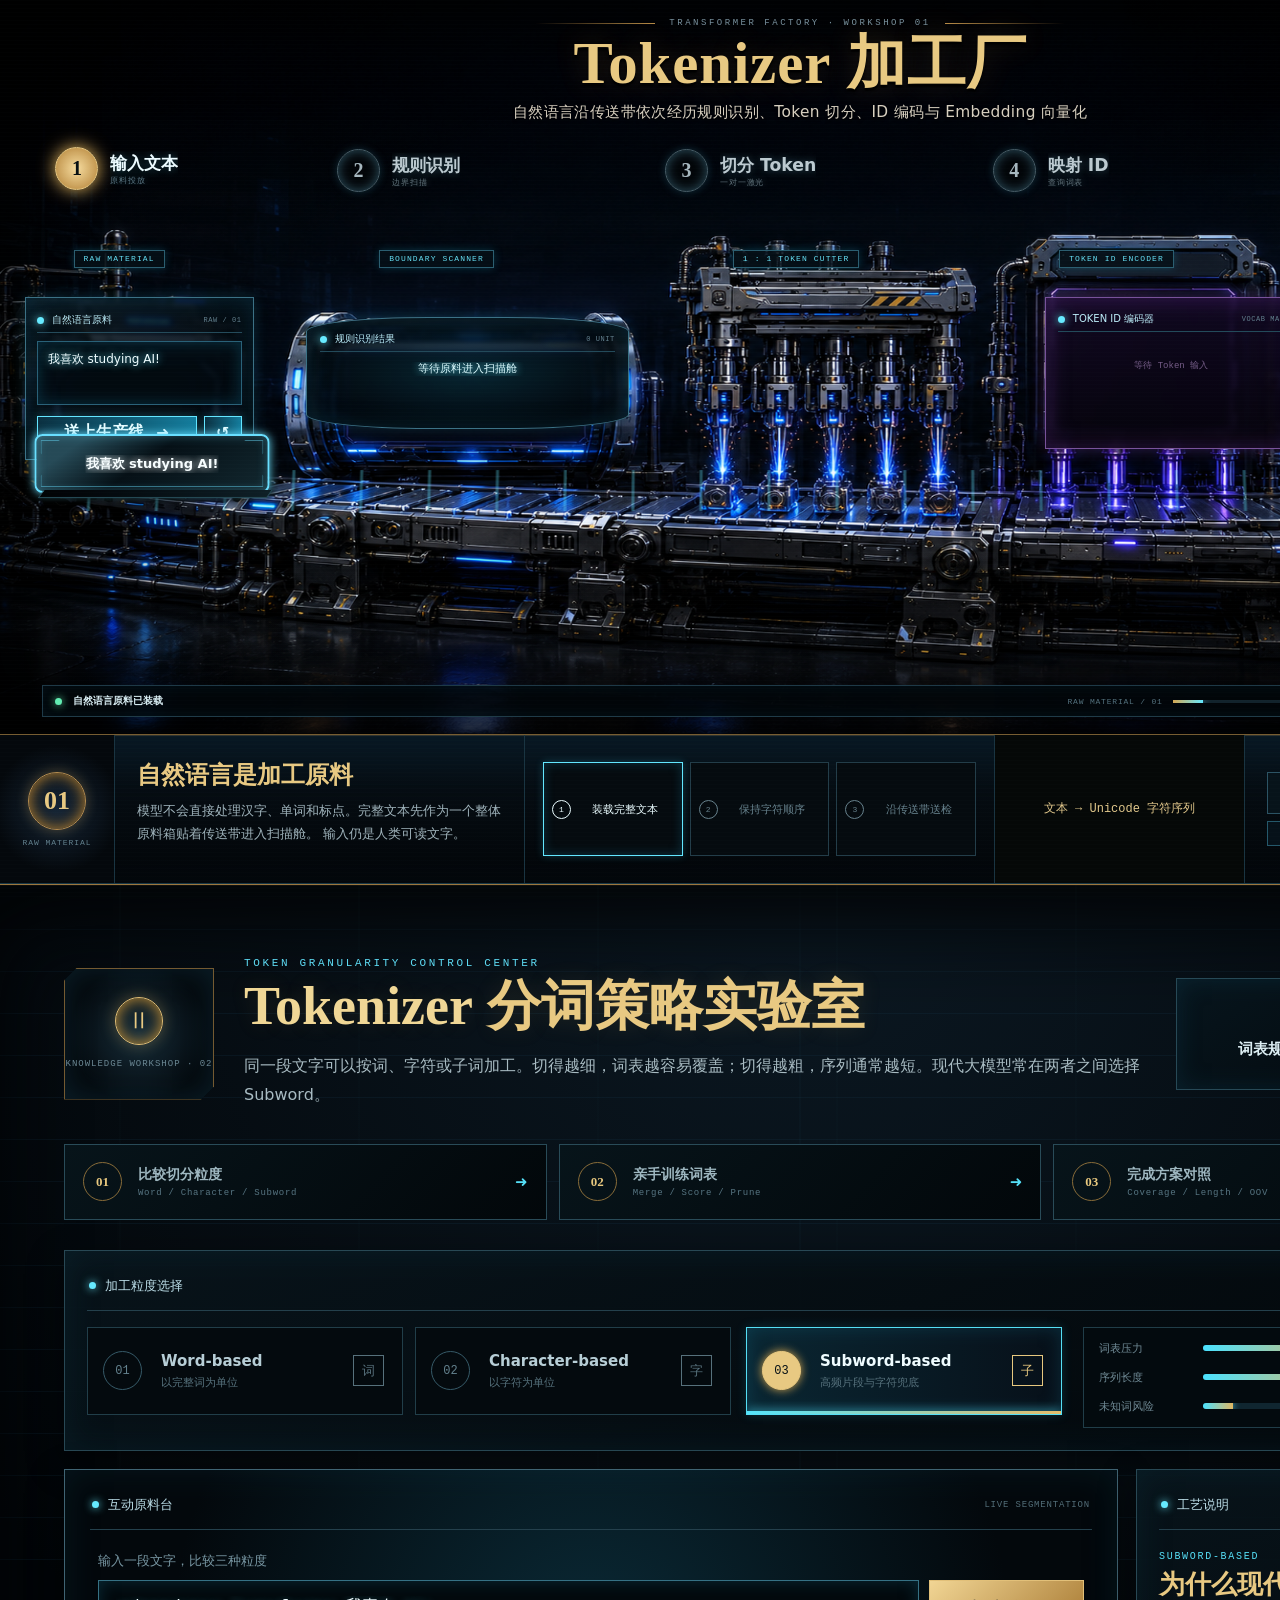
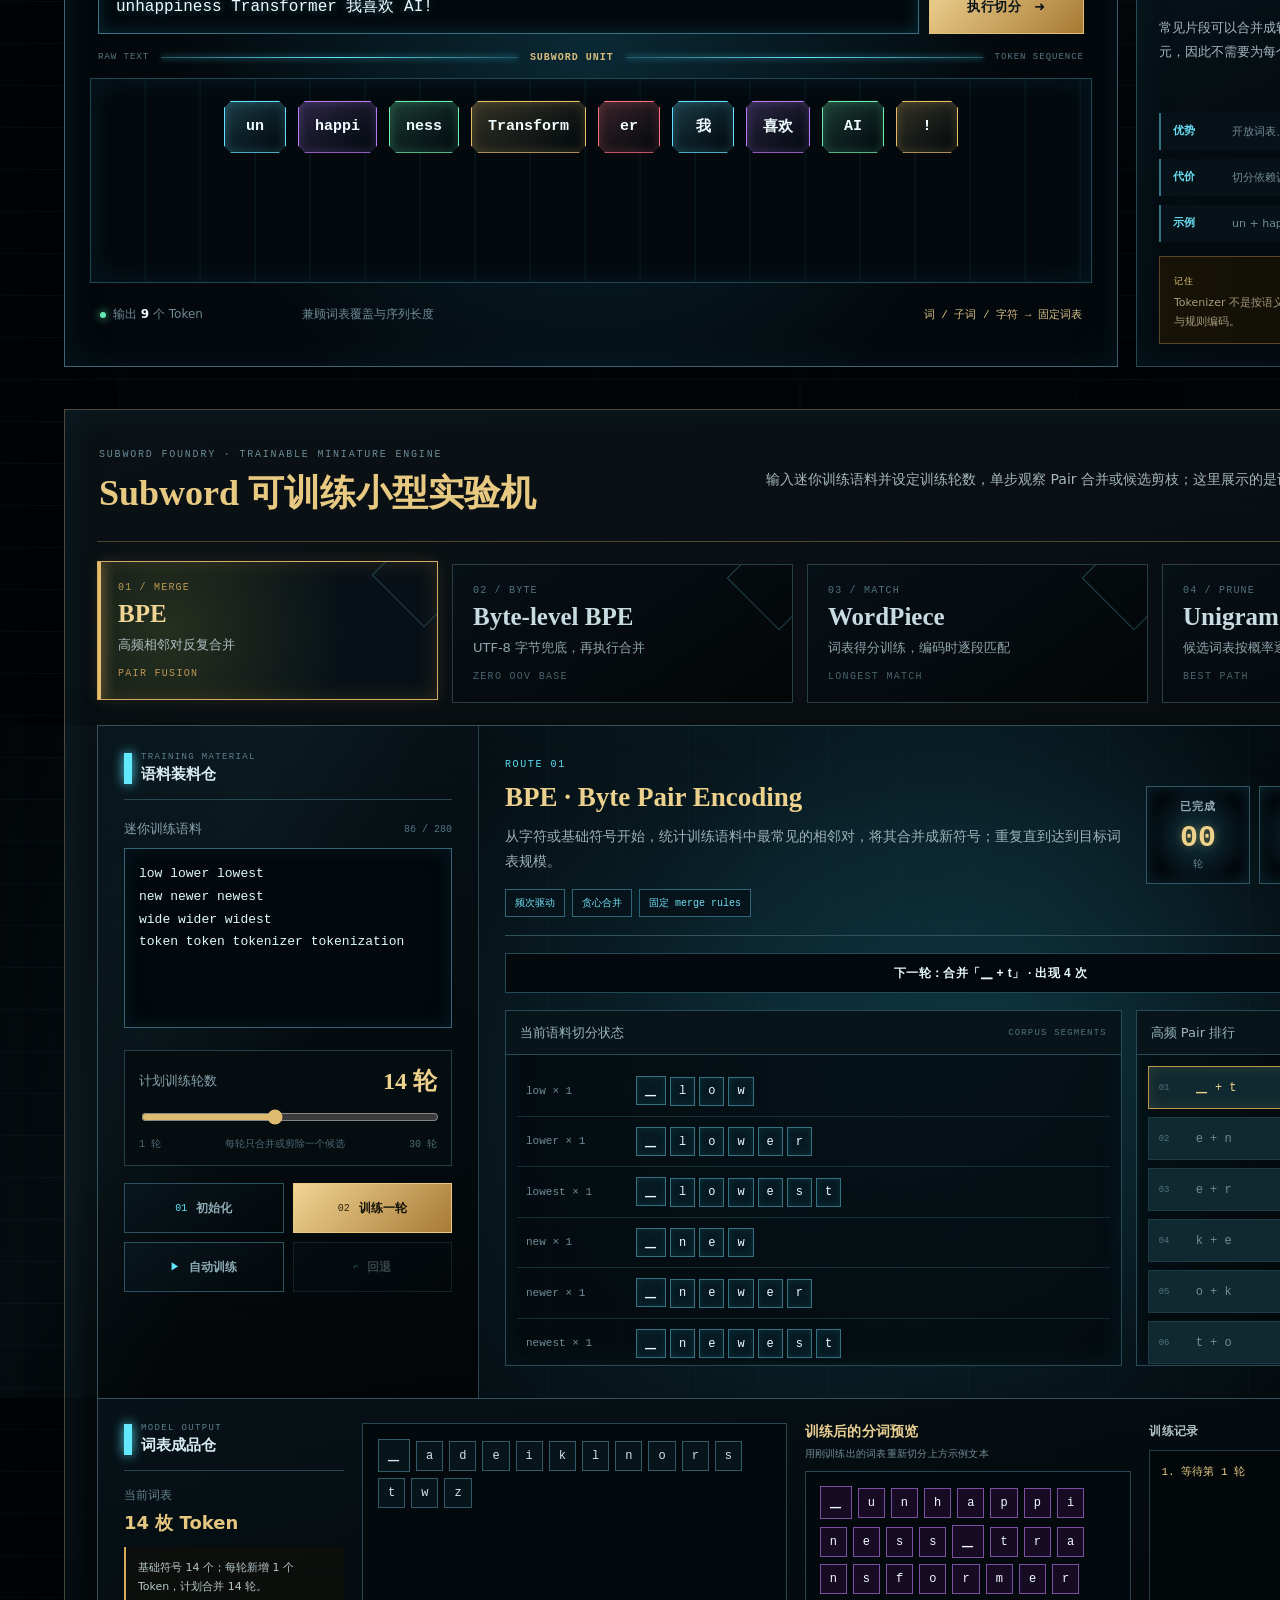
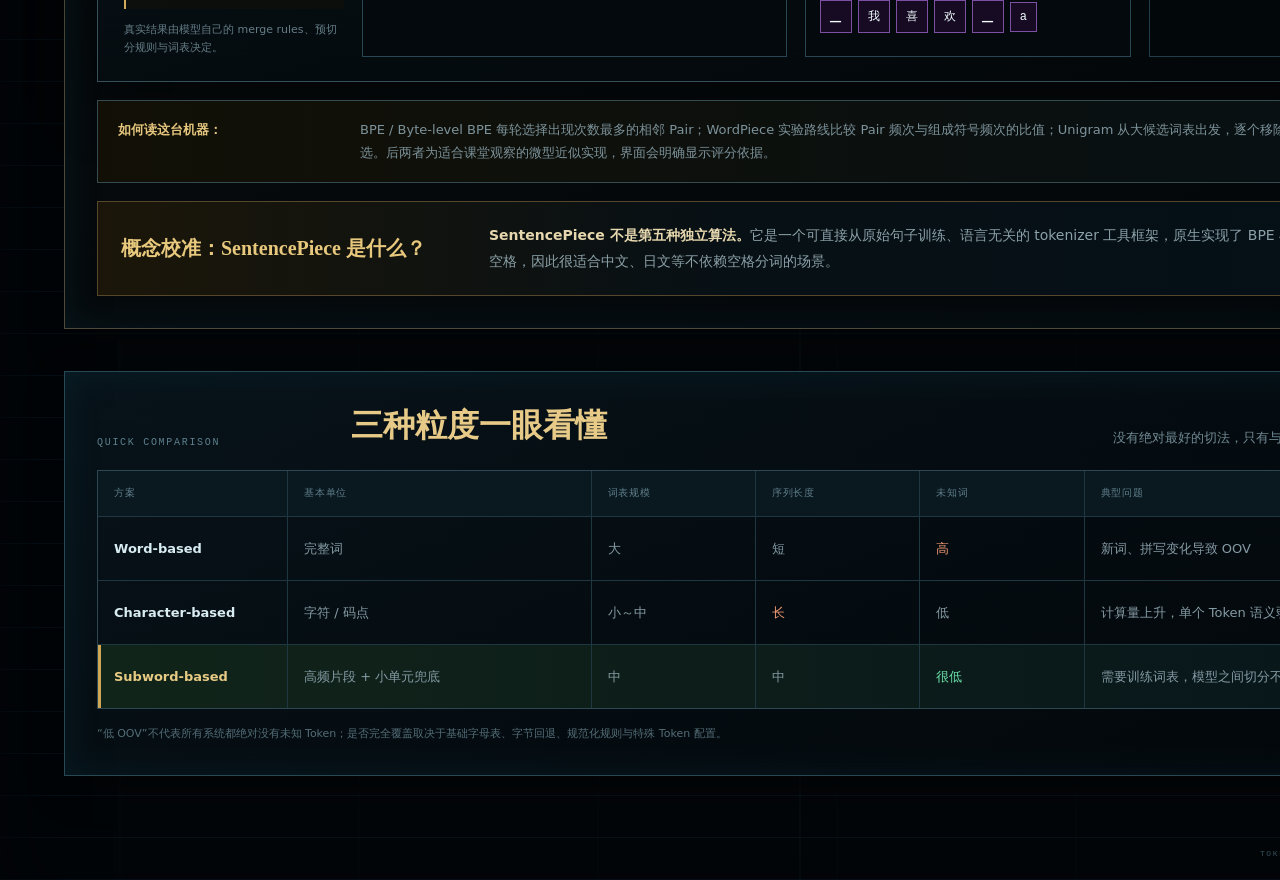
==== commit 5b762415: "Upgrade embedding workshop visual training lab" ====
--- a/index.html
+++ b/index.html
@@ -7,7 +7,6 @@
   <meta name="description" content="用暗黑机械加工厂动态展示 Tokenizer 与 Embedding 完整流程，互动比较分词算法、静态词向量、位置编码与上下文向量。">
   <title>LLM 原理加工厂｜Tokenizer 与 Embedding 动态教学</title>
   <link rel="stylesheet" href="cinematic-belt.css">
-  <link rel="stylesheet" href="embedding-workshop.css">
 </head>
 <body>
   <canvas id="particleCanvas" aria-hidden="true"></canvas>
@@ -29,7 +28,7 @@
         <button data-go="1"><b>2</b><span>规则识别<small>边界扫描</small></span></button>
         <button data-go="2"><b>3</b><span>切分 Token<small>一对一激光</small></span></button>
         <button data-go="3"><b>4</b><span>映射 ID<small>查询词表</small></span></button>
-        <button data-go="4"><b>5</b><span>送入 Embedding<small>向量化</small></span></button>
+        <button class="embedding-station" data-go="4" data-workshop-page="embedding.html"><b>5</b><span>送入 Embedding<small>切换向量车间</small></span></button>
       </nav>
 
       <div class="machine-labels" aria-hidden="true">
@@ -67,6 +66,12 @@
         <p id="embeddingInput">输入 ID：—</p>
         <div class="vector-bars" id="vectorBars"></div>
       </section>
+
+      <button class="embedding-gateway" id="embeddingGateway" type="button" aria-label="进入 Embedding 向量车间">
+        <i class="gateway-reactor" aria-hidden="true"><b></b><b></b><b></b></i>
+        <span><small>NEXT WORKSHOP · 02</small><strong>开启 Embedding 向量舱</strong><em>进入三维语义空间</em></span>
+        <b class="gateway-arrow" aria-hidden="true">→</b>
+      </button>
 
       <div class="laser-overlay" id="laserOverlay" aria-hidden="true"></div>
       <div class="belt-energy" aria-hidden="true"><i></i><i></i><i></i></div>
@@ -274,7 +279,7 @@
       </section>
     </section>
 
-    <section class="embedding-lab" id="embeddingLab" aria-labelledby="embeddingLabTitle">
+    <section class="embedding-lab" id="embeddingLab" aria-labelledby="embeddingLabTitle" hidden>
       <header class="embedding-hero">
         <div class="embedding-badge"><i></i><span>TRANSFORMER FACTORY<br>WORKSHOP 03</span></div>
         <div class="embedding-hero-copy">
@@ -425,6 +430,5 @@
   </main>
 
   <script src="cinematic-belt.js"></script>
-  <script src="embedding-workshop.js"></script>
 </body>
 </html>
--- a/cinematic-belt.css
+++ b/cinematic-belt.css
@@ -27,7 +27,10 @@
 
 #particleCanvas { position: fixed; inset: 0; z-index: 0; width: 100%; height: 100%; pointer-events: none; }
 .scanlines { position: fixed; inset: 0; z-index: 50; pointer-events: none; opacity: .28; mix-blend-mode: screen; background: repeating-linear-gradient(0deg, transparent 0 3px, #c8f5ff09 4px); }
-.workshop-page { position: relative; z-index: 1; width: var(--stage-width); min-width: 1600px; }
+.workshop-page { position: relative; z-index: 1; width: var(--stage-width); min-width: 1600px; transition: transform .36s cubic-bezier(.55,.05,.45,.95), opacity .32s ease, filter .32s ease; }
+body.page-shifting-right { overflow: hidden; }
+body.page-shifting-right .workshop-page { opacity: 0; filter: blur(8px) brightness(1.6); transform: translateX(-13vw) scale(.98); }
+body.page-shifting-right::after { content: ""; position: fixed; inset: 0; z-index: 200; pointer-events: none; background: linear-gradient(100deg, transparent 0 28%, #6de9ff22 38%, #eafcff 49%, #8d6cff88 52%, transparent 66%); transform: translateX(-110%); animation: workshopPortal .42s cubic-bezier(.6,.05,.45,.98) forwards; }
 
 .factory-stage {
   position: relative; width: var(--stage-width); min-width: 1600px; aspect-ratio: 2048 / 940;
@@ -102,6 +105,19 @@
 .vector-bars i { width: 4px; height: var(--h); background: linear-gradient(#f4ffff, #50e4ff 40%, #7057ff); box-shadow: 0 0 6px #51e2ff; animation: vectorPulse .75s ease-in-out infinite alternate; animation-delay: calc(var(--i) * 35ms); }
 .factory-stage.embedding-active .embedding-readout { animation: chamberPulse .75s ease-in-out infinite alternate; }
 .factory-stage.embedding-active .vector-bars { opacity: 1; }
+
+.embedding-gateway { position: absolute; z-index: 24; right: 2.2%; top: 64.8%; width: 15.4%; min-width: 246px; height: 68px; display: grid; grid-template-columns: 54px 1fr 31px; align-items: center; gap: 10px; padding: 7px 12px 7px 7px; overflow: hidden; color: #eafcff; border: 1px solid #52dff7; clip-path: polygon(0 0, calc(100% - 17px) 0, 100% 17px, 100% 100%, 17px 100%, 0 calc(100% - 17px)); background: linear-gradient(105deg, #06141ee8, #0b1830ed 54%, #160a28ed); box-shadow: inset 0 0 24px #1b759a4d, 0 0 16px #4de3ff5c; text-align: left; isolation: isolate; transition: transform .25s ease, filter .25s ease, box-shadow .25s ease; }
+.embedding-gateway::before { content: ""; position: absolute; inset: 0; z-index: -1; opacity: .7; background: linear-gradient(90deg, transparent 0 35%, #65eaff48 49%, transparent 63%); transform: translateX(-110%); animation: gatewayScan 2.4s ease-in-out infinite; }
+.embedding-gateway::after { content: "VECTOR GATE"; position: absolute; right: 11px; top: 4px; color: #846ca0; font: 6px ui-monospace, Consolas, monospace; letter-spacing: .16em; }
+.embedding-gateway:hover, .embedding-gateway:focus-visible { filter: brightness(1.35); transform: translateY(-4px) scale(1.02); box-shadow: inset 0 0 30px #3189b466, 0 0 28px #5ce8ff99, 0 0 48px #8d66ff42; }
+.factory-stage[data-stage="4"] .embedding-gateway { border-color: #f1d286; box-shadow: inset 0 0 28px #66502966, 0 0 22px #f0c96d8a; animation: gatewayReady 1.1s ease-in-out infinite alternate; }
+.gateway-reactor { position: relative; width: 50px; height: 50px; display: grid; place-items: center; border: 1px solid #5ce8ff; border-radius: 50%; background: radial-gradient(circle, #f7ffff 0 5%, #6cecff 7% 14%, #142c54 16% 34%, #070b14 36%); box-shadow: inset 0 0 14px #5ce5ff, 0 0 13px #49dfff; }
+.gateway-reactor::before, .gateway-reactor::after, .gateway-reactor b { content: ""; position: absolute; border: 1px solid #6aeaff; border-radius: 50%; }
+.gateway-reactor::before { inset: 5px; border-left-color: transparent; animation: reactorOrbit 1.8s linear infinite; }.gateway-reactor::after { inset: 12px; border-right-color: #b77aff; border-bottom-color: transparent; animation: reactorOrbit 1.1s linear infinite reverse; }
+.gateway-reactor b:nth-child(1) { width: 5px; height: 5px; top: 5px; left: 22px; background: #fff; box-shadow: 0 0 8px #6aeaff; }.gateway-reactor b:nth-child(2) { width: 4px; height: 4px; right: 7px; bottom: 11px; background: #c985ff; box-shadow: 0 0 8px #c985ff; }.gateway-reactor b:nth-child(3) { width: 3px; height: 3px; left: 8px; bottom: 14px; background: #e8c873; box-shadow: 0 0 8px #e8c873; }
+.embedding-gateway > span { min-width: 0; display: grid; gap: 2px; }.embedding-gateway small { color: #6f91a2; font: 7px ui-monospace, Consolas, monospace; letter-spacing: .08em; }.embedding-gateway strong { overflow: hidden; color: #ecfbff; font-size: clamp(12px, .88vw, 17px); white-space: nowrap; text-overflow: ellipsis; text-shadow: 0 0 10px #62e7ff; }.embedding-gateway em { color: #a897c4; font: normal 8px "Microsoft YaHei", sans-serif; }
+.gateway-arrow { color: #f2d38b; font: 28px/1 Georgia, serif; text-shadow: 0 0 12px #f0ca71; animation: gatewayArrow .8s ease-in-out infinite alternate; }
+.station-nav .embedding-station::after { content: "可进入"; margin-left: auto; padding: 3px 6px; color: #0a1013; background: #efcf82; box-shadow: 0 0 10px #efca73; font: 7px ui-monospace, Consolas, monospace; letter-spacing: .08em; }
 
 .belt-energy { position: absolute; z-index: 3; left: 3.5%; right: 5%; top: 63.6%; height: 7.8%; overflow: hidden; pointer-events: none; transform: perspective(900px) rotateX(4deg); }
 .belt-energy::before { content: ""; position: absolute; inset: 6% 0 24%; opacity: .32; background: repeating-linear-gradient(90deg, transparent 0 31px, #61e8ff 32px 34px, transparent 35px 68px); background-size: 68px 100%; animation: beltDeck .55s linear infinite; }
@@ -342,6 +358,11 @@
 @keyframes laserFlicker { to { opacity: .72; filter: brightness(1.65); } }
 @keyframes sparkDance { to { background-position: 5px 4px; transform: translateX(-50%) scale(1.22); } }
 @keyframes statusBlink { 50% { opacity: .42; } }
+@keyframes gatewayScan { 0%, 32% { transform: translateX(-110%); } 70%, 100% { transform: translateX(115%); } }
+@keyframes gatewayReady { to { filter: brightness(1.22); transform: translateY(-2px); } }
+@keyframes reactorOrbit { to { transform: rotate(360deg); } }
+@keyframes gatewayArrow { to { transform: translateX(7px); filter: brightness(1.5); } }
+@keyframes workshopPortal { 65% { transform: translateX(8%); } 100% { transform: translateX(115%); } }
 
 @media (max-width: 1700px) {
   :root { --stage-width: 1600px; }
